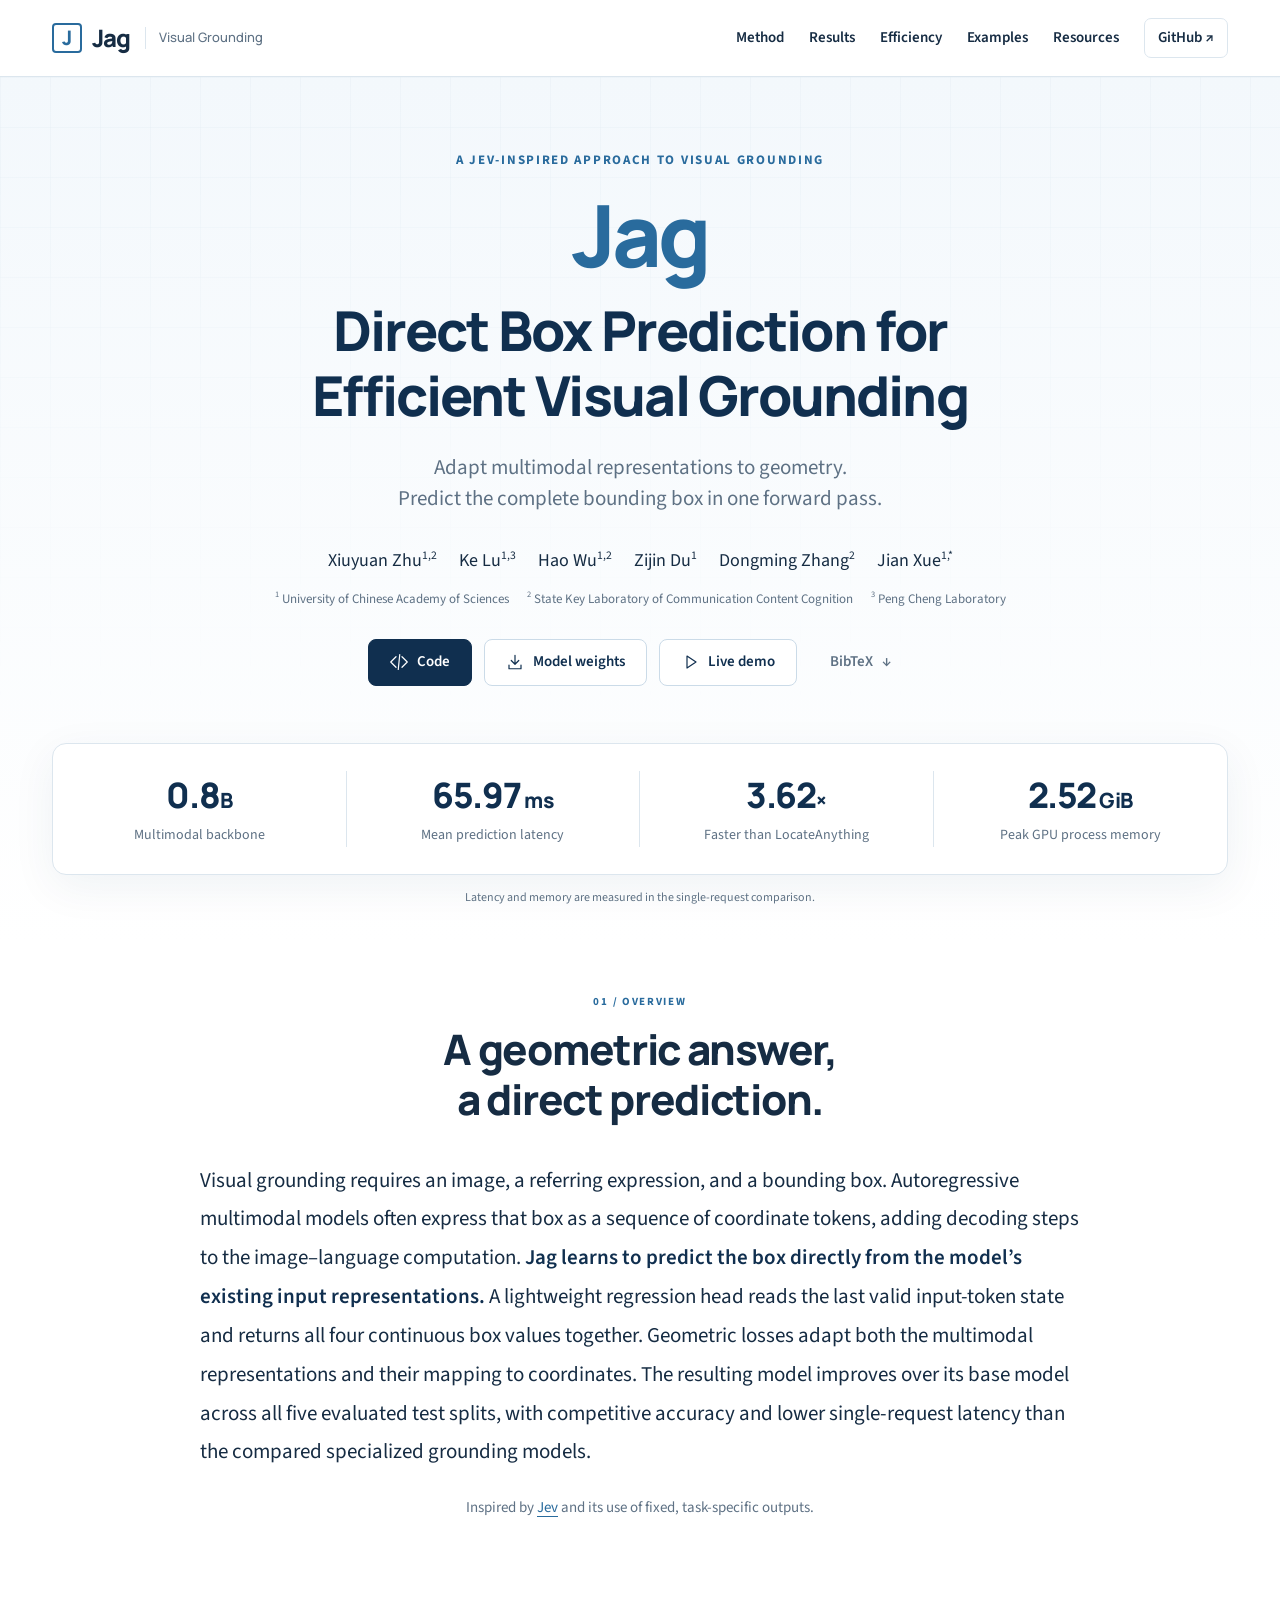
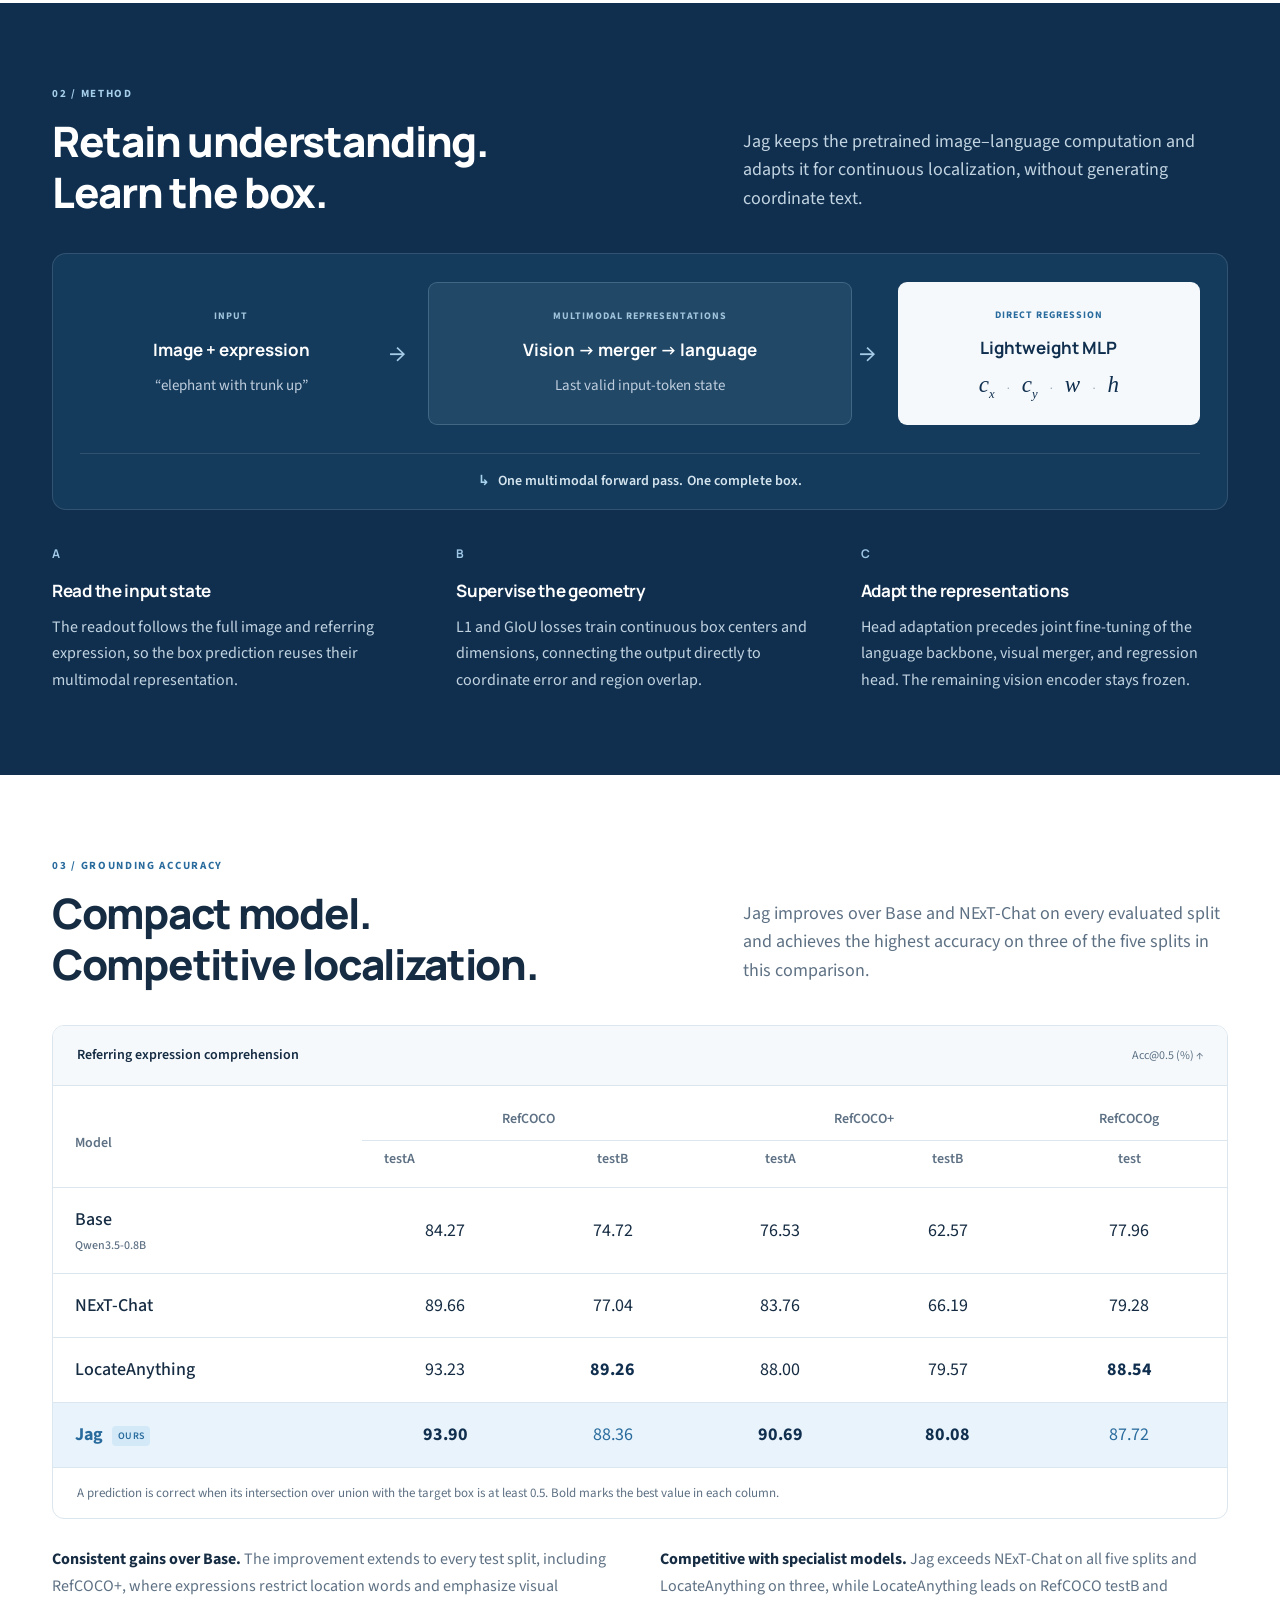
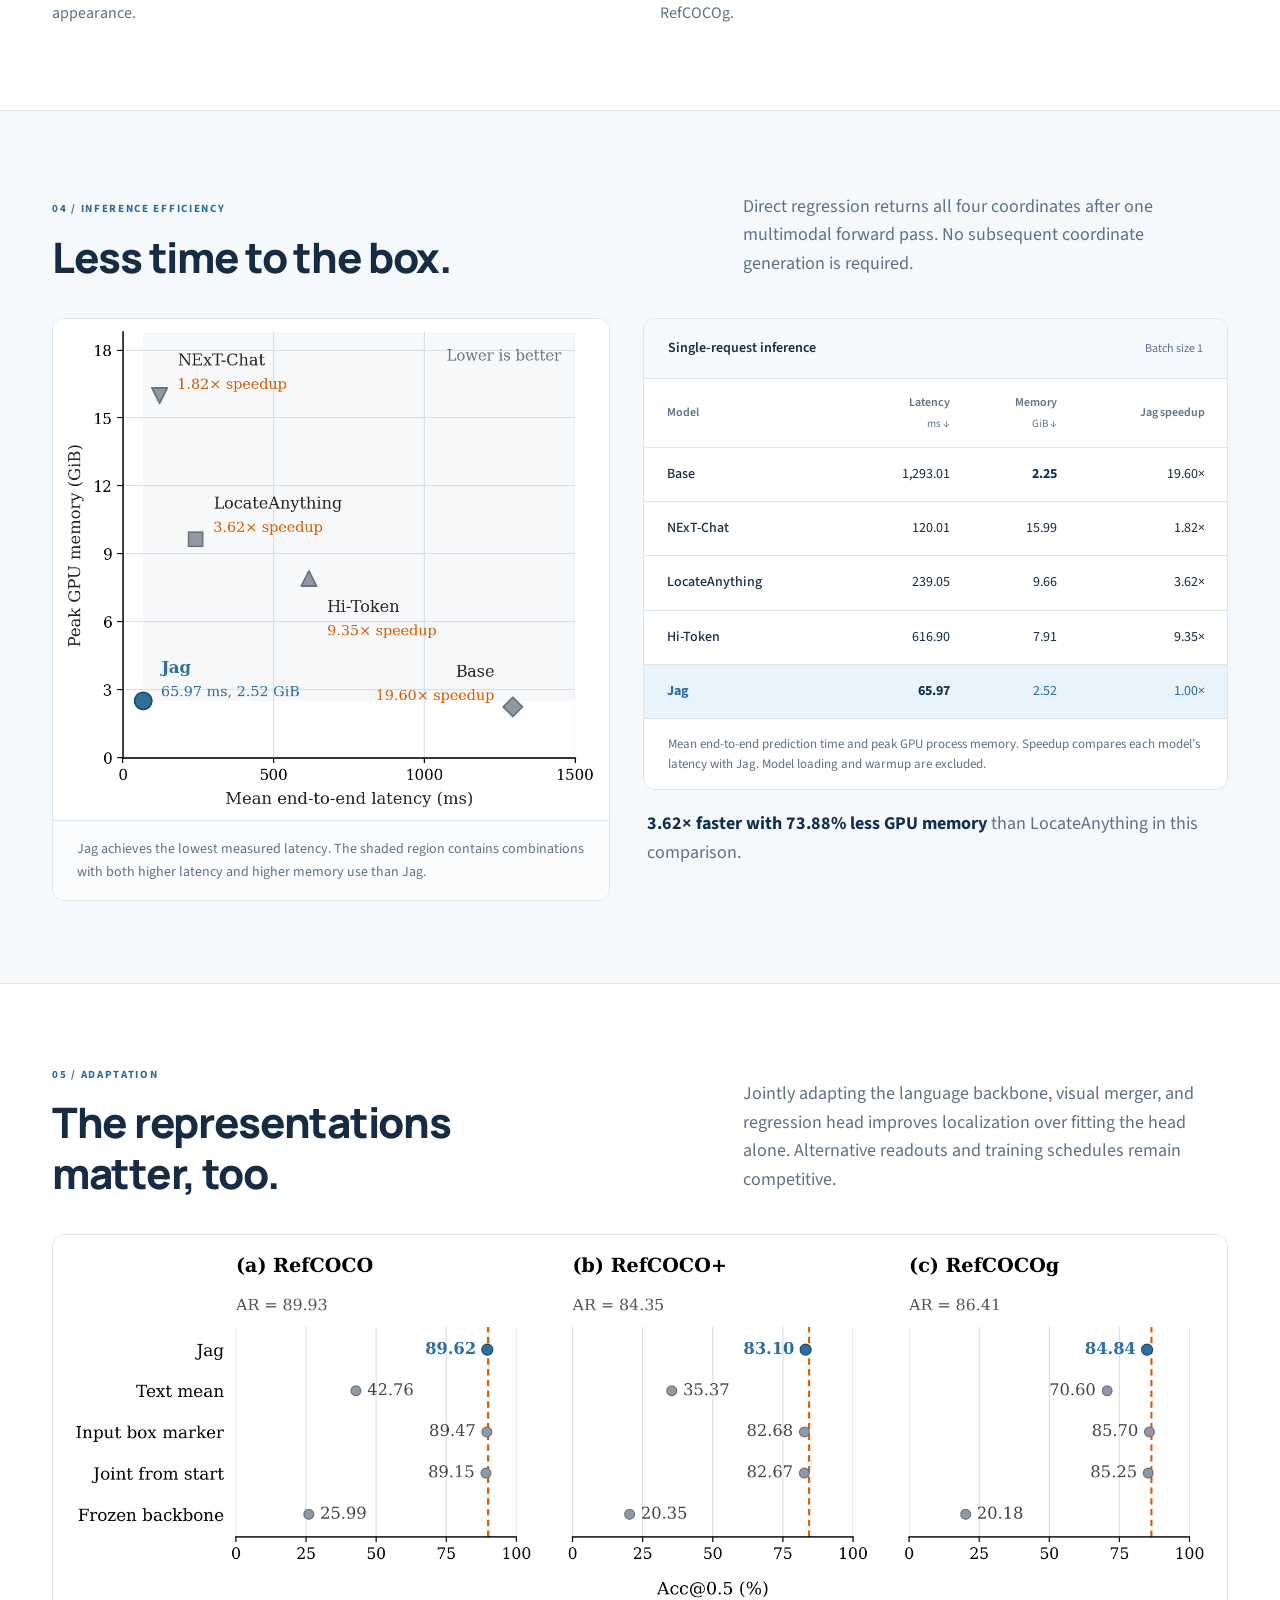
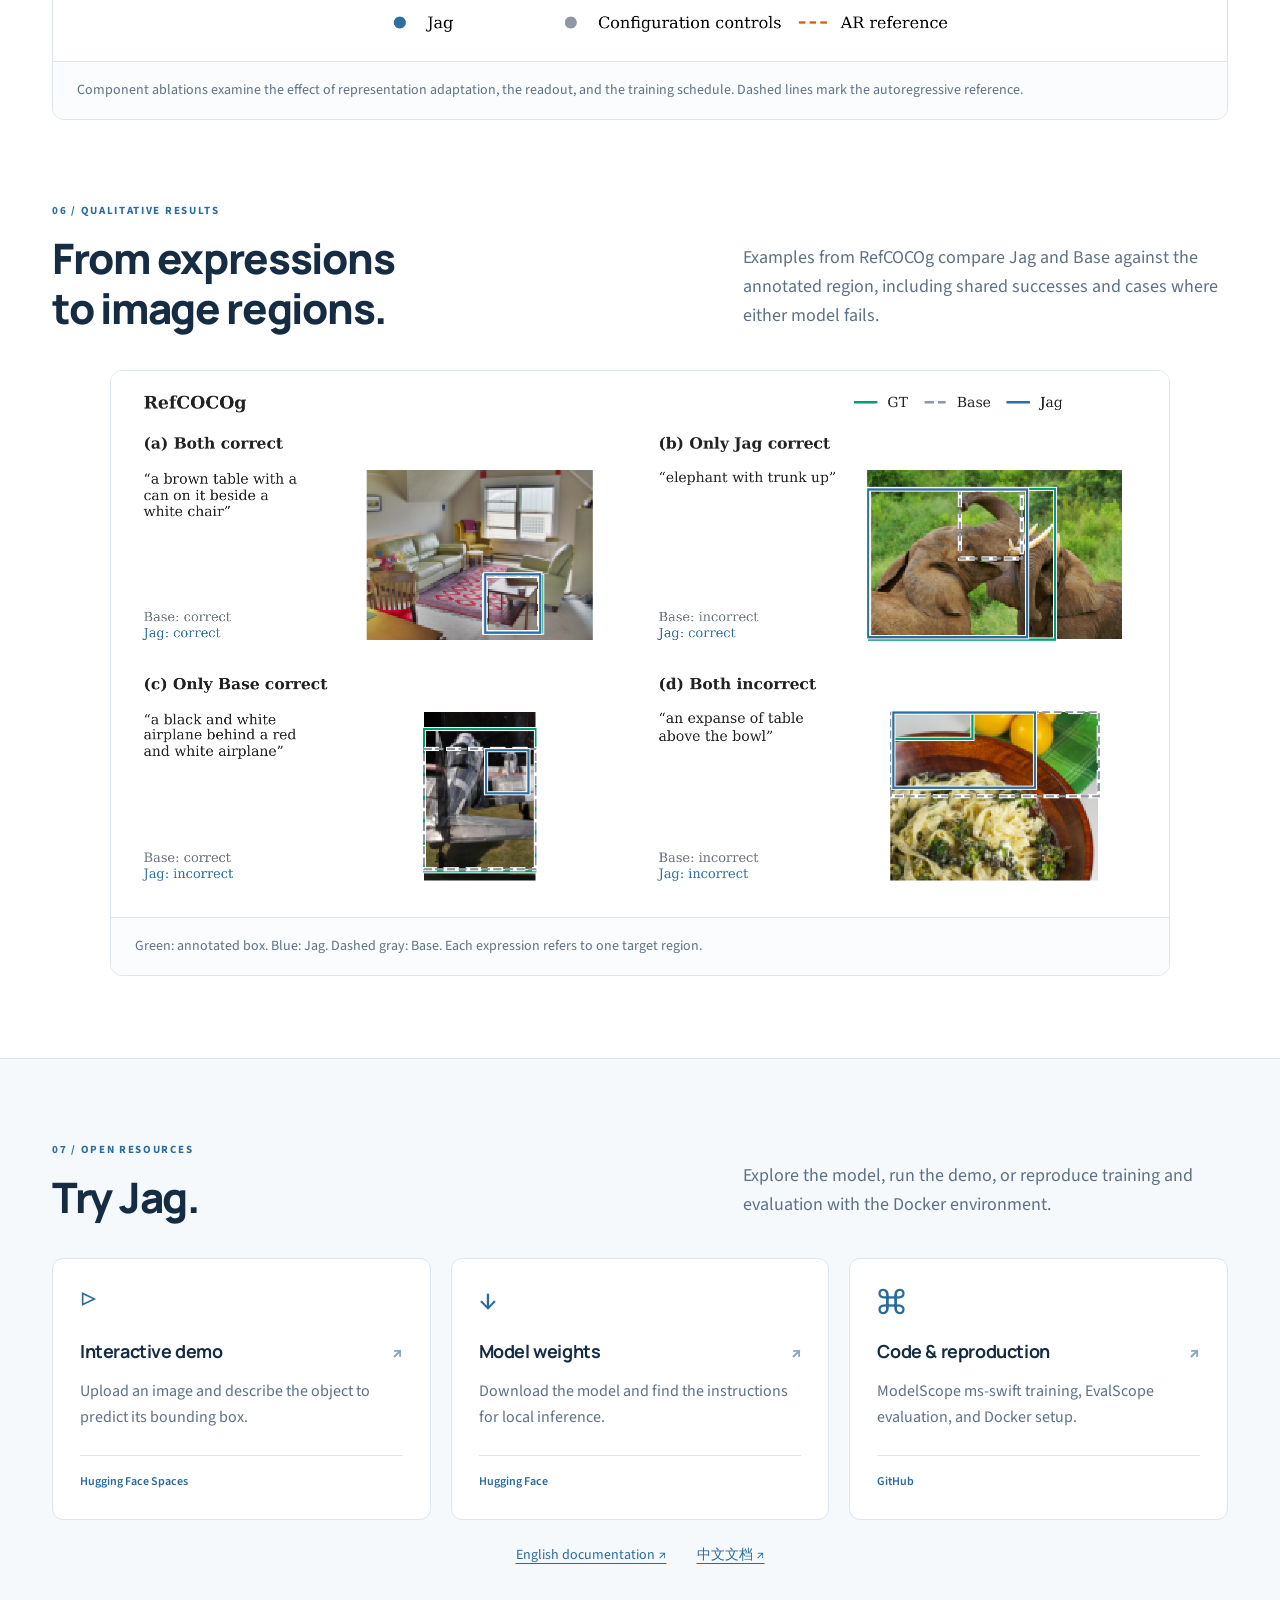
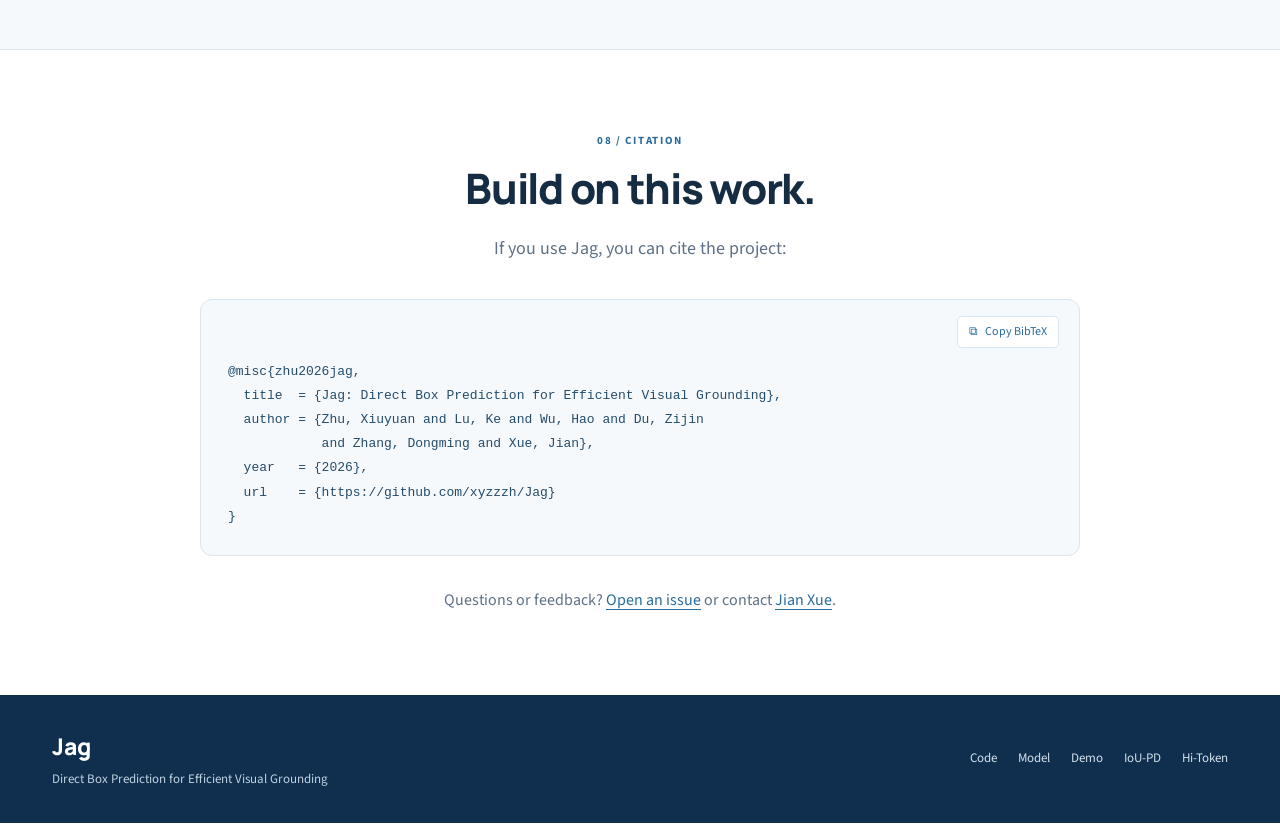
==== docs/site/index.html @ 37e62ee6 "update docs" ====
<!doctype html>
<html lang="en">
<head>
  <meta charset="utf-8">
  <meta name="viewport" content="width=device-width, initial-scale=1">
  <meta name="description" content="Jag adapts a compact multimodal model for direct box prediction. Accurate visual grounding in one forward pass, with lower single-request latency than the compared grounding models.">
  <meta name="theme-color" content="#102f4f">
  <link rel="canonical" href="https://xyzzzh.github.io/Jag/">
  <meta property="og:type" content="website">
  <meta property="og:url" content="https://xyzzzh.github.io/Jag/">
  <meta property="og:title" content="Jag: Direct Box Prediction for Efficient Visual Grounding">
  <meta property="og:description" content="Continuous box prediction from a compact multimodal model. One forward pass, competitive grounding accuracy, and efficient inference.">
  <meta property="og:image" content="https://xyzzzh.github.io/Jag/assets/inference-cost.png">
  <meta name="twitter:card" content="summary_large_image">
  <meta name="twitter:title" content="Jag: Direct Box Prediction for Efficient Visual Grounding">
  <meta name="twitter:description" content="A compact multimodal model for accurate and efficient direct box prediction.">
  <meta name="twitter:image" content="https://xyzzzh.github.io/Jag/assets/inference-cost.png">
  <title>Jag | Direct Box Prediction for Efficient Visual Grounding</title>
  <link rel="icon" type="image/svg+xml" href="assets/favicon.svg">
  <link rel="preconnect" href="https://fonts.googleapis.com">
  <link rel="preconnect" href="https://fonts.gstatic.com" crossorigin>
  <link href="https://fonts.googleapis.com/css2?family=Manrope:wght@400;500;600;700;800&family=Source+Sans+3:wght@400;500;600;700&display=swap" rel="stylesheet">
  <link rel="stylesheet" href="styles.css">
</head>
<body>
  <a class="skip-link" href="#main">Skip to content</a>
  <header class="site-header">
    <div class="nav-shell">
      <a class="brand" href="#top" aria-label="Jag home"><span class="brand-mark" aria-hidden="true">J</span>Jag<span class="brand-description">Visual Grounding</span></a>
      <button class="menu-toggle" type="button" aria-expanded="false" aria-controls="site-nav"><span class="sr-only">Toggle navigation</span><span></span><span></span><span></span></button>
      <nav id="site-nav" class="site-nav" aria-label="Primary navigation">
        <a href="#method">Method</a><a href="#results">Results</a><a href="#efficiency">Efficiency</a><a href="#examples">Examples</a><a href="#resources">Resources</a>
        <a class="nav-code" href="https://github.com/xyzzzh/Jag" target="_blank" rel="noopener">GitHub <span aria-hidden="true">↗</span></a>
      </nav>
    </div>
  </header>

  <main id="main">
    <section class="hero" id="top">
      <div class="hero-grid" aria-hidden="true"></div>
      <div class="container hero-content">
        <p class="eyebrow">A Jev-inspired approach to visual grounding</p>
        <h1><span>Jag</span><br>Direct Box Prediction for<br class="desktop-break"> Efficient Visual Grounding</h1>
        <p class="hero-lead">Adapt multimodal representations to geometry.<br>Predict the complete bounding box in one forward pass.</p>
        <div class="authors" aria-label="Authors">
          <span>Xiuyuan Zhu<sup>1,2</sup></span><span>Ke Lu<sup>1,3</sup></span><span>Hao Wu<sup>1,2</sup></span><span>Zijin Du<sup>1</sup></span><span>Dongming Zhang<sup>2</sup></span><span>Jian Xue<sup>1,*</sup></span>
        </div>
        <div class="affiliations"><span><sup>1</sup> University of Chinese Academy of Sciences</span><span><sup>2</sup> State Key Laboratory of Communication Content Cognition</span><span><sup>3</sup> Peng Cheng Laboratory</span></div>
        <div class="hero-actions" aria-label="Project links">
          <a class="button button-primary" href="https://github.com/xyzzzh/Jag" target="_blank" rel="noopener"><svg aria-hidden="true" viewBox="0 0 24 24"><path d="m8 5-7 7 7 7m8-14 7 7-7 7m-3-17-2 20"/></svg>Code</a>
          <a class="button button-secondary" href="https://huggingface.co/xyzzzh/Jag" target="_blank" rel="noopener"><svg aria-hidden="true" viewBox="0 0 24 24"><path d="M12 3v12m-5-5 5 5 5-5M4 16v5h16v-5"/></svg>Model weights</a>
          <a class="button button-secondary" href="https://huggingface.co/spaces/xyzzzh/Jag" target="_blank" rel="noopener"><svg aria-hidden="true" viewBox="0 0 24 24"><path d="m8 4 12 8-12 8Z"/></svg>Live demo</a>
          <a class="button button-quiet" href="#citation">BibTeX <span aria-hidden="true">↓</span></a>
        </div>
        <div class="hero-stats" aria-label="Measured single-request inference results">
          <div><strong>0.8<span>B</span></strong><span>Multimodal backbone</span></div>
          <div><strong>65.97<span> ms</span></strong><span>Mean prediction latency</span></div>
          <div><strong>3.62<span>×</span></strong><span>Faster than LocateAnything</span></div>
          <div><strong>2.52<span> GiB</span></strong><span>Peak GPU process memory</span></div>
        </div>
        <p class="measurement-caption">Latency and memory are measured in the single-request comparison.</p>
      </div>
    </section>

    <section class="section abstract-section" id="abstract">
      <div class="container narrow">
        <div class="section-heading centered"><span class="section-index">01 / OVERVIEW</span><h2>A geometric answer,<br>a direct prediction.</h2></div>
        <p class="abstract-copy">Visual grounding requires an image, a referring expression, and a bounding box. Autoregressive multimodal models often express that box as a sequence of coordinate tokens, adding decoding steps to the image–language computation. <strong>Jag learns to predict the box directly from the model’s existing input representations.</strong> A lightweight regression head reads the last valid input-token state and returns all four continuous box values together. Geometric losses adapt both the multimodal representations and their mapping to coordinates. The resulting model improves over its base model across all five evaluated test splits, with competitive accuracy and lower single-request latency than the compared specialized grounding models.</p>
        <p class="inspiration">Inspired by <a href="https://typesafe.ai/blog/introducing-system-one-models-and-jev" target="_blank" rel="noopener">Jev</a> and its use of fixed, task-specific outputs.</p>
      </div>
    </section>

    <section class="section method-section" id="method">
      <div class="container">
        <div class="section-heading split-heading"><div><span class="section-index">02 / METHOD</span><h2>Retain understanding.<br>Learn the box.</h2></div><p>Jag keeps the pretrained image–language computation and adapts it for continuous localization, without generating coordinate text.</p></div>
        <div class="method-flow" role="img" aria-label="An image and referring expression enter a compact multimodal backbone. The last valid input state feeds an MLP, which predicts the four normalized box values in one forward pass.">
          <div class="flow-input"><span class="flow-kicker">INPUT</span><strong>Image + expression</strong><span>“elephant with trunk up”</span></div>
          <span class="flow-arrow" aria-hidden="true">→</span>
          <div class="flow-backbone"><span class="flow-kicker">MULTIMODAL REPRESENTATIONS</span><strong>Vision → merger → language</strong><span>Last valid input-token state</span></div>
          <span class="flow-arrow" aria-hidden="true">→</span>
          <div class="flow-output"><span class="flow-kicker">DIRECT REGRESSION</span><strong>Lightweight MLP</strong><span class="box-coordinates">c<sub>x</sub><i>·</i>c<sub>y</sub><i>·</i>w<i>·</i>h</span></div>
          <div class="flow-footer"><span class="forward-icon" aria-hidden="true">↳</span> One multimodal forward pass. One complete box.</div>
        </div>
        <div class="method-notes">
          <article><span class="note-index">A</span><h3>Read the input state</h3><p>The readout follows the full image and referring expression, so the box prediction reuses their multimodal representation.</p></article>
          <article><span class="note-index">B</span><h3>Supervise the geometry</h3><p>L1 and GIoU losses train continuous box centers and dimensions, connecting the output directly to coordinate error and region overlap.</p></article>
          <article><span class="note-index">C</span><h3>Adapt the representations</h3><p>Head adaptation precedes joint fine-tuning of the language backbone, visual merger, and regression head. The remaining vision encoder stays frozen.</p></article>
        </div>
      </div>
    </section>

    <section class="section results-section" id="results">
      <div class="container">
        <div class="section-heading split-heading"><div><span class="section-index">03 / GROUNDING ACCURACY</span><h2>Compact model.<br>Competitive localization.</h2></div><p>Jag improves over Base and NExT-Chat on every evaluated split and achieves the highest accuracy on three of the five splits in this comparison.</p></div>
        <div class="table-card">
          <div class="table-title"><strong>Referring expression comprehension</strong><span>Acc@0.5 (%) ↑</span></div>
          <div class="table-scroll" tabindex="0" role="region" aria-label="Grounding accuracy across five test splits">
            <table class="accuracy-table">
              <thead><tr><th rowspan="2" scope="col">Model</th><th colspan="2" scope="colgroup">RefCOCO</th><th colspan="2" scope="colgroup">RefCOCO+</th><th scope="colgroup">RefCOCOg</th></tr><tr><th scope="col">testA</th><th scope="col">testB</th><th scope="col">testA</th><th scope="col">testB</th><th scope="col">test</th></tr></thead>
              <tbody>
                <tr><th scope="row">Base <small>Qwen3.5-0.8B</small></th><td>84.27</td><td>74.72</td><td>76.53</td><td>62.57</td><td>77.96</td></tr>
                <tr><th scope="row">NExT-Chat</th><td>89.66</td><td>77.04</td><td>83.76</td><td>66.19</td><td>79.28</td></tr>
                <tr><th scope="row">LocateAnything</th><td>93.23</td><td><strong>89.26</strong></td><td>88.00</td><td>79.57</td><td><strong>88.54</strong></td></tr>
                <tr class="ours-row"><th scope="row">Jag <span class="ours-label">Ours</span></th><td><strong>93.90</strong></td><td>88.36</td><td><strong>90.69</strong></td><td><strong>80.08</strong></td><td>87.72</td></tr>
              </tbody>
            </table>
          </div>
          <p class="table-note">A prediction is correct when its intersection over union with the target box is at least 0.5. Bold marks the best value in each column.</p>
        </div>
        <div class="result-observations"><p><strong>Consistent gains over Base.</strong> The improvement extends to every test split, including RefCOCO+, where expressions restrict location words and emphasize visual appearance.</p><p><strong>Competitive with specialist models.</strong> Jag exceeds NExT-Chat on all five splits and LocateAnything on three, while LocateAnything leads on RefCOCO testB and RefCOCOg.</p></div>
      </div>
    </section>

    <section class="section efficiency-section" id="efficiency">
      <div class="container">
        <div class="section-heading split-heading"><div><span class="section-index">04 / INFERENCE EFFICIENCY</span><h2>Less time to the box.</h2></div><p>Direct regression returns all four coordinates after one multimodal forward pass. No subsequent coordinate generation is required.</p></div>
        <div class="efficiency-layout">
          <figure class="paper-figure cost-figure"><a class="figure-zoom" href="assets/inference-cost.png" target="_blank" rel="noopener" aria-label="Open full-size figure"><img src="assets/inference-cost.png" width="976" height="884" loading="lazy" alt="Latency versus peak GPU memory: Jag is the lowest-latency model at 65.97 milliseconds and uses 2.52 GiB, less memory than NExT-Chat, LocateAnything, and Hi-Token. Base uses slightly less memory than Jag."></a><figcaption>Jag achieves the lowest measured latency. The shaded region contains combinations with both higher latency and higher memory use than Jag.</figcaption></figure>
          <div class="cost-data"><div class="table-card"><div class="table-title"><strong>Single-request inference</strong><span>Batch size 1</span></div><div class="table-scroll" tabindex="0" role="region" aria-label="Single-request latency, GPU memory, and Jag speedup"><table class="cost-table"><thead><tr><th scope="col">Model</th><th scope="col">Latency <small>ms ↓</small></th><th scope="col">Memory <small>GiB ↓</small></th><th scope="col">Jag speedup</th></tr></thead><tbody>
            <tr><th scope="row">Base</th><td>1,293.01</td><td><strong>2.25</strong></td><td>19.60×</td></tr>
            <tr><th scope="row">NExT-Chat</th><td>120.01</td><td>15.99</td><td>1.82×</td></tr>
            <tr><th scope="row">LocateAnything</th><td>239.05</td><td>9.66</td><td>3.62×</td></tr>
            <tr><th scope="row">Hi-Token</th><td>616.90</td><td>7.91</td><td>9.35×</td></tr>
            <tr class="ours-row"><th scope="row">Jag</th><td><strong>65.97</strong></td><td>2.52</td><td>1.00×</td></tr>
          </tbody></table></div><p class="table-note">Mean end-to-end prediction time and peak GPU process memory. Speedup compares each model’s latency with Jag. Model loading and warmup are excluded.</p></div><p class="cost-takeaway"><strong>3.62× faster with 73.88% less GPU memory</strong> than LocateAnything in this comparison.</p></div>
        </div>
      </div>
    </section>

    <section class="section analysis-section" id="analysis">
      <div class="container">
        <div class="section-heading split-heading"><div><span class="section-index">05 / ADAPTATION</span><h2>The representations<br>matter, too.</h2></div><p>Jointly adapting the language backbone, visual merger, and regression head improves localization over fitting the head alone. Alternative readouts and training schedules remain competitive.</p></div>
        <figure class="paper-figure"><a class="figure-zoom" href="assets/component-ablation.png" target="_blank" rel="noopener" aria-label="Open full-size figure"><img src="assets/component-ablation.png" width="1978" height="676" loading="lazy" alt="Component ablations comparing joint adaptation, head-only training, readout positions, and training schedules using Acc@0.5."></a><figcaption>Component ablations examine the effect of representation adaptation, the readout, and the training schedule. Dashed lines mark the autoregressive reference.</figcaption></figure>
      </div>
    </section>

    <section class="section examples-section" id="examples">
      <div class="container">
        <div class="section-heading split-heading"><div><span class="section-index">06 / QUALITATIVE RESULTS</span><h2>From expressions<br>to image regions.</h2></div><p>Examples from RefCOCOg compare Jag and Base against the annotated region, including shared successes and cases where either model fails.</p></div>
        <figure class="paper-figure"><a class="figure-zoom" href="assets/qualitative-cases.png" target="_blank" rel="noopener" aria-label="Open full-size figure"><img src="assets/qualitative-cases.png" width="2055" height="1035" loading="lazy" alt="Four RefCOCOg examples: both models correctly localize a table; only Jag correctly localizes an elephant with its trunk up; only Base correctly localizes an airplane; both models fail on an expanse of table above a bowl."></a><figcaption>Green: annotated box. Blue: Jag. Dashed gray: Base. Each expression refers to one target region.</figcaption></figure>
      </div>
    </section>

    <section class="section resources-section" id="resources">
      <div class="container">
        <div class="section-heading split-heading"><div><span class="section-index">07 / OPEN RESOURCES</span><h2>Try Jag.</h2></div><p>Explore the model, run the demo, or reproduce training and evaluation with the Docker environment.</p></div>
        <div class="resource-grid">
          <a class="resource-card" href="https://huggingface.co/spaces/xyzzzh/Jag" target="_blank" rel="noopener"><span class="resource-symbol" aria-hidden="true">▷</span><h3>Interactive demo <span aria-hidden="true">↗</span></h3><p>Upload an image and describe the object to predict its bounding box.</p><small>Hugging Face Spaces</small></a>
          <a class="resource-card" href="https://huggingface.co/xyzzzh/Jag" target="_blank" rel="noopener"><span class="resource-symbol" aria-hidden="true">↓</span><h3>Model weights <span aria-hidden="true">↗</span></h3><p>Download the model and find the instructions for local inference.</p><small>Hugging Face</small></a>
          <a class="resource-card" href="https://github.com/xyzzzh/Jag#quick-start" target="_blank" rel="noopener"><span class="resource-symbol" aria-hidden="true">⌘</span><h3>Code &amp; reproduction <span aria-hidden="true">↗</span></h3><p>ModelScope ms-swift training, EvalScope evaluation, and Docker setup.</p><small>GitHub</small></a>
        </div>
        <p class="documentation-links"><a href="https://github.com/xyzzzh/Jag/blob/main/README.md" target="_blank" rel="noopener">English documentation ↗</a><a href="https://github.com/xyzzzh/Jag/blob/main/README_zh.md" lang="zh-CN" target="_blank" rel="noopener">中文文档 ↗</a></p>
      </div>
    </section>

    <section class="section citation-section" id="citation">
      <div class="container narrow"><div class="section-heading centered"><span class="section-index">08 / CITATION</span><h2>Build on this work.</h2><p>If you use Jag, you can cite the project:</p></div>
        <div class="citation-box"><button class="copy-button" type="button" data-copy="bibtex"><span aria-hidden="true">⧉</span> <span data-copy-label>Copy BibTeX</span></button><pre id="bibtex"><code>@misc{zhu2026jag,
  title  = {Jag: Direct Box Prediction for Efficient Visual Grounding},
  author = {Zhu, Xiuyuan and Lu, Ke and Wu, Hao and Du, Zijin
            and Zhang, Dongming and Xue, Jian},
  year   = {2026},
  url    = {https://github.com/xyzzzh/Jag}
}</code></pre><span class="copy-status sr-only" role="status" aria-live="polite"></span></div>
        <p class="contact">Questions or feedback? <a href="https://github.com/xyzzzh/Jag/issues" target="_blank" rel="noopener">Open an issue</a> or contact <a href="mailto:xuejian@ucas.ac.cn">Jian Xue</a>.</p>
      </div>
    </section>
  </main>
  <footer class="site-footer"><div class="container footer-inner"><div><a class="footer-brand" href="#top">Jag</a><p>Direct Box Prediction for Efficient Visual Grounding</p></div><div class="footer-links"><a href="https://github.com/xyzzzh/Jag" target="_blank" rel="noopener">Code</a><a href="https://huggingface.co/xyzzzh/Jag" target="_blank" rel="noopener">Model</a><a href="https://huggingface.co/spaces/xyzzzh/Jag" target="_blank" rel="noopener">Demo</a><a href="https://xyzzzh.github.io/IoU-PD/" target="_blank" rel="noopener">IoU-PD</a><a href="https://xyzzzh.github.io/Hi-Token/" target="_blank" rel="noopener">Hi-Token</a></div></div></footer>
  <script src="script.js"></script>
</body>
</html>
---- docs/site/styles.css ----
:root{--ink:#162c43;--muted:#5e7184;--navy:#102f4f;--blue:#296b9d;--blue-soft:#e9f3fb;--pale:#f5f9fc;--line:#dce6ee;--orange:#cd7529;--white:#fff;--container:1176px;--sans:"Source Sans 3",system-ui,-apple-system,BlinkMacSystemFont,"Segoe UI",sans-serif;--heading:"Manrope",var(--sans)}
*{box-sizing:border-box}html{scroll-behavior:smooth;scroll-padding-top:90px}body{margin:0;color:var(--ink);background:var(--white);font-family:var(--sans);font-size:18px;line-height:1.65;text-rendering:optimizeLegibility}a{color:inherit;text-underline-offset:4px}button{font:inherit}img{display:block;max-width:100%;height:auto}button,a{-webkit-tap-highlight-color:transparent}button:focus-visible,a:focus-visible,[tabindex]:focus-visible{outline:3px solid #317baa;outline-offset:5px}h1,h2,h3,p,figure{margin:0}h1,h2,h3{font-family:var(--heading)}a:hover{color:var(--blue)}sup{font-size:.65em;line-height:0;position:relative;vertical-align:super}strong{font-weight:700}.container{width:min(calc(100% - 48px),var(--container));margin:0 auto}.narrow{max-width:880px}.sr-only{position:absolute;width:1px;height:1px;padding:0;margin:-1px;overflow:hidden;clip:rect(0,0,0,0);white-space:nowrap;border:0}.skip-link{position:fixed;z-index:1000;top:12px;left:12px;padding:10px 16px;color:white;background:var(--navy);transform:translateY(-160%);border-radius:6px}.skip-link:focus{transform:translateY(0)}
.site-header{position:sticky;z-index:50;top:0;background:rgba(255,255,255,.95);border-bottom:1px solid var(--line);backdrop-filter:blur(16px)}.nav-shell{width:min(calc(100% - 48px),var(--container));height:76px;margin:auto;display:flex;align-items:center;justify-content:space-between;gap:24px}.brand{display:flex;align-items:center;gap:10px;font-family:var(--heading);font-weight:800;font-size:24px;letter-spacing:-.8px;text-decoration:none}.brand-mark{width:30px;height:30px;border:2px solid var(--blue);border-radius:4px;display:grid;place-items:center;color:var(--blue);font-size:20px;line-height:1}.brand-description{padding-left:13px;margin-left:4px;border-left:1px solid var(--line);font-size:13px;font-weight:500;letter-spacing:.05px;color:var(--muted)}.site-nav{display:flex;align-items:center;gap:25px}.site-nav a{font-size:15px;font-weight:600;text-decoration:none}.site-nav a:hover{color:var(--blue)}.site-nav .nav-code{border:1px solid var(--line);border-radius:7px;padding:7px 13px}.menu-toggle{display:none;background:none;border:0;padding:10px;cursor:pointer}.menu-toggle>span:not(.sr-only){display:block;width:22px;height:2px;background:var(--navy);margin:4px}
.hero{position:relative;overflow:hidden;background:linear-gradient(180deg,#f3f8fc 0%,#fff 100%);padding:73px 0 36px}.hero-grid{position:absolute;inset:0;pointer-events:none;background-image:linear-gradient(#b6cdda26 1px,transparent 1px),linear-gradient(90deg,#b6cdda26 1px,transparent 1px);background-size:50px 50px;mask-image:linear-gradient(#0009,transparent 73%)}.hero-content{position:relative;text-align:center}.eyebrow{color:var(--blue);font-size:13px;font-weight:700;letter-spacing:1.7px;text-transform:uppercase;margin-bottom:15px}h1{font-size:clamp(31px,4.4vw,55px);font-weight:800;line-height:1.18;letter-spacing:-1.7px;color:var(--navy)}h1>span{font-size:1.56em;letter-spacing:-4px;color:var(--blue);line-height:1.15;display:inline-block;margin-bottom:13px}.hero-lead{margin-top:24px;color:var(--muted);font-size:21px;line-height:1.5}.authors{display:flex;justify-content:center;flex-wrap:wrap;gap:8px 22px;font-size:18px;margin:31px auto 13px}.affiliations{display:flex;justify-content:center;flex-wrap:wrap;gap:4px 18px;font-size:13px;color:var(--muted);max-width:940px;margin:auto}.hero-actions{display:flex;align-items:center;justify-content:center;flex-wrap:wrap;gap:12px;margin-top:29px}.button{display:inline-flex;align-items:center;justify-content:center;gap:9px;min-height:46px;border-radius:8px;padding:10px 21px;text-decoration:none;font-size:15px;font-weight:600;transition:transform .15s,background .15s}.button:hover{transform:translateY(-2px)}.button svg{width:18px;height:18px;fill:none;stroke:currentColor;stroke-width:1.6;stroke-linejoin:round;stroke-linecap:round}.button-primary{color:white;background:var(--navy);border:1px solid var(--navy)}.button-primary:hover{color:white;background:#1c4a72}.button-secondary{color:var(--navy);border:1px solid #cbdbe8;background:white}.button-secondary:hover{background:var(--blue-soft)}.button-quiet{color:var(--muted)}.hero-stats{display:grid;grid-template-columns:repeat(4,1fr);margin-top:57px;background:white;border:1px solid var(--line);border-radius:14px;box-shadow:0 12px 44px #163d5910;padding:27px 0}.hero-stats>div{display:flex;flex-direction:column;align-items:center;padding:0 12px;border-right:1px solid var(--line)}.hero-stats>div:last-child{border-right:0}.hero-stats strong{font-family:var(--heading);font-size:35px;font-weight:800;letter-spacing:-1.3px;color:var(--navy);line-height:1.4}.hero-stats strong span{font-size:.6em;letter-spacing:-.4px}.hero-stats>div>span{font-size:14px;color:var(--muted);margin-top:4px}.measurement-caption{font-size:12px;color:var(--muted);margin-top:13px}
.section{padding:82px 0;scroll-margin-top:15px}.section-heading{margin-bottom:36px}.section-index{display:block;font-size:11px;font-weight:700;letter-spacing:1.7px;color:var(--blue);margin-bottom:13px}h2{font-size:clamp(29px,3.5vw,42px);line-height:1.2;font-weight:800;letter-spacing:-1.3px}.centered{text-align:center}.section-heading>p{margin-top:20px;color:var(--muted)}.split-heading{display:flex;justify-content:space-between;align-items:flex-end;gap:60px}.split-heading>div{flex:1}.split-heading>p{flex:1;max-width:485px;color:var(--muted);font-size:18px;line-height:1.6;margin:0;padding-bottom:3px}.abstract-section{padding-top:49px}.abstract-copy{font-size:21px;line-height:1.85}.abstract-copy strong{color:var(--navy);font-weight:600}.inspiration{margin-top:25px;font-size:15px;color:var(--muted);text-align:center}.inspiration a{color:var(--blue)}.method-section{background:var(--navy);color:white;position:relative}.method-section .section-index{color:#a6cfe9}.method-section .split-heading>p{color:#c2d4e1}.method-flow{display:grid;grid-template-columns:1fr 32px 1.4fr 32px 1fr;align-items:stretch;background:#153b5c;border:1px solid #58748c6b;border-radius:14px;padding:28px 27px 0;overflow:hidden;gap:7px}.flow-input,.flow-backbone,.flow-output{display:flex;flex-direction:column;justify-content:center;gap:12px;min-height:143px;padding:12px 8px;text-align:center}.flow-kicker{font-size:10px;letter-spacing:1px;color:#a1c5dd;font-weight:700}.method-flow strong{font-family:var(--heading);font-size:17px;line-height:1.5}.flow-input>span:last-child,.flow-backbone>span:last-child{font-size:15px;color:#bfcede}.flow-backbone{background:#214867;border:1px solid #7196b266;border-radius:9px}.flow-output{background:#f5f9fc;color:var(--navy);border-radius:9px}.flow-output .flow-kicker{color:var(--blue)}.flow-arrow{align-self:center;font-size:27px;color:#a7cce8}.box-coordinates{font-family:Georgia,serif;font-size:23px;font-style:italic;line-height:1}.box-coordinates sub{font-size:.55em}.box-coordinates i{color:#9cabb8;font-size:13px;margin:0 12px}.flow-footer{grid-column:1/-1;text-align:center;font-size:14px;font-weight:600;letter-spacing:.1px;margin-top:21px;padding:16px;border-top:1px solid #7895aa42;color:#d4e5ef}.forward-icon{color:#a8d3ee;margin-right:5px}.method-notes{display:grid;grid-template-columns:repeat(3,1fr);gap:37px;margin-top:34px}.note-index{display:block;color:#9ec8e6;font-family:var(--heading);font-size:12px;font-weight:700;margin-bottom:13px}.method-notes h3{font-size:17px;font-weight:700;margin-bottom:9px;letter-spacing:-.3px}.method-notes p{font-size:16px;line-height:1.65;color:#c2d4e1}
.table-card{border:1px solid var(--line);border-radius:12px;overflow:hidden;background:white}.table-title{display:flex;align-items:center;justify-content:space-between;gap:15px;padding:18px 24px;background:var(--pale);border-bottom:1px solid var(--line);font-size:14px}.table-title strong{font-weight:600}.table-title>span{font-size:12px;color:var(--muted)}.table-scroll{overflow:auto}table{width:100%;border-collapse:collapse;font-variant-numeric:tabular-nums}th,td{text-align:right;padding:17px 22px;white-space:nowrap;border-bottom:1px solid var(--line);font-size:18px}thead th{font-weight:600;font-size:14px;color:var(--muted)}thead tr:first-child th{padding-top:22px;padding-bottom:9px}thead tr:last-child th{padding-top:7px;padding-bottom:16px}th:first-child,td:first-child{text-align:left}tbody th{font-weight:500}tbody th small{display:block;font-size:12px;color:var(--muted);margin-top:1px}thead th:not(:first-child){text-align:center}td strong{font-weight:700;color:var(--navy)}.accuracy-table tbody td{text-align:center}.ours-row{background:var(--blue-soft)}.ours-row th,.ours-row td{color:var(--blue)}.ours-row th{font-weight:700}.ours-label{display:inline-block;font-size:10px;line-height:1.6;font-weight:600;letter-spacing:.3px;text-transform:uppercase;vertical-align:middle;margin-left:5px;color:var(--blue);background:#d4e9f8;padding:2px 6px;border-radius:4px}tbody tr:last-child th,tbody tr:last-child td{border-bottom:0}.table-note{padding:15px 24px;font-size:13px;line-height:1.55;color:var(--muted);border-top:1px solid var(--line)}.result-observations{display:grid;grid-template-columns:1fr 1fr;gap:40px;margin-top:27px}.result-observations p{font-size:16px;line-height:1.7;color:var(--muted)}.result-observations strong{color:var(--ink)}
.efficiency-section{background:var(--pale);border-top:1px solid var(--line);border-bottom:1px solid var(--line)}.efficiency-layout{display:grid;grid-template-columns:1fr 1.05fr;gap:33px;align-items:start}.paper-figure{border:1px solid var(--line);border-radius:12px;overflow:hidden;background:white}.paper-figure img{width:100%;padding:19px;background:white}.paper-figure figcaption{padding:17px 24px;font-size:14px;line-height:1.6;color:var(--muted);background:#fbfcfd;border-top:1px solid var(--line)}.cost-figure img{padding:10px 12px}.cost-table th,.cost-table td{padding:15px 14px;font-size:14px}.cost-table th:first-child{padding-left:23px}.cost-table th:last-child,.cost-table td:last-child{padding-right:22px}.cost-table thead th{font-size:12px;white-space:normal;line-height:1.4;text-align:right;padding-top:16px!important;padding-bottom:16px!important}.cost-table thead th:first-child{text-align:left}.cost-table thead small{display:block;font-size:11px;font-weight:400;margin-top:4px}.cost-takeaway{margin:20px 4px 0;font-size:18px;color:var(--muted);line-height:1.6}.cost-takeaway strong{color:var(--navy)}.analysis-section{padding-bottom:0}.examples-section .paper-figure img{padding:14px}.examples-section .paper-figure{max-width:1060px;margin:auto}.resources-section{background:var(--pale);border-top:1px solid var(--line);border-bottom:1px solid var(--line)}.resource-grid{display:grid;grid-template-columns:repeat(3,1fr);gap:20px}.resource-card{display:block;text-decoration:none;border:1px solid var(--line);border-radius:11px;background:white;padding:27px;transition:transform .15s,border-color .15s;display:flex;flex-direction:column}.resource-card:hover{transform:translateY(-3px);border-color:#8eb4cf}.resource-symbol{font-size:29px;color:var(--blue);font-weight:500;margin-bottom:22px;line-height:1}.resource-card h3{font-size:18px;font-weight:700;letter-spacing:-.4px;margin-bottom:12px;display:flex;justify-content:space-between;gap:7px}.resource-card h3>span{color:#8ba9bf}.resource-card p{font-size:16px;color:var(--muted);line-height:1.6}.resource-card small{font-size:12px;font-weight:600;color:var(--blue);margin-top:25px;padding-top:16px;border-top:1px solid var(--line)}.documentation-links{display:flex;justify-content:center;gap:30px;flex-wrap:wrap;margin-top:24px;font-size:14px;color:var(--blue)}.citation-box{position:relative;border:1px solid var(--line);border-radius:12px;background:#f6f9fc;padding:60px 27px 26px}.citation-box pre{margin:0;overflow:auto;color:#244c6b;font-size:13px;line-height:1.85;tab-size:2}.citation-box code{font-family:"SFMono-Regular",Consolas,"Liberation Mono",monospace}.copy-button{position:absolute;top:16px;right:20px;display:inline-flex;gap:7px;align-items:center;border:1px solid var(--line);border-radius:5px;background:white;padding:5px 11px;font-size:12px;color:var(--blue);cursor:pointer}.copy-button:hover{background:var(--blue-soft)}.contact{font-size:16px;text-align:center;color:var(--muted);margin-top:31px}.contact a{color:var(--blue)}.site-footer{background:var(--navy);color:white;padding:33px 0}.footer-inner{display:flex;align-items:center;justify-content:space-between;gap:30px}.footer-brand{font-family:var(--heading);font-size:23px;font-weight:800;text-decoration:none}.footer-inner p{color:#bed1e0;font-size:13px;margin-top:3px}.footer-links{display:flex;gap:21px;flex-wrap:wrap}.footer-links a{color:#d0dfeb;font-size:13px;text-decoration:none}.footer-links a:hover{color:white;text-decoration:underline}
@media(min-width:1400px){.hero{padding-top:89px}}@media(max-width:1100px){.brand-description{display:none}.site-nav{gap:21px}.hero-stats strong{font-size:31px}.efficiency-layout{grid-template-columns:1fr 1.12fr;gap:22px}.cost-table th,.cost-table td{padding-left:10px;padding-right:10px}.cost-table th:first-child{padding-left:17px}.cost-table th:last-child,.cost-table td:last-child{padding-right:16px}.split-heading{gap:35px}.method-flow{padding-left:16px;padding-right:16px}.method-flow strong{font-size:15px}.flow-kicker{font-size:9px}.flow-input>span:last-child,.flow-backbone>span:last-child{font-size:13px}}
@media(max-width:800px){.nav-shell{height:66px}.site-nav{gap:16px}.site-nav a{font-size:13px}.hero{padding-top:48px}.hero-lead{font-size:18px}.authors{font-size:16px;gap:9px 18px}.hero-stats{grid-template-columns:repeat(2,1fr);row-gap:25px;margin-top:39px}.hero-stats>div:nth-child(2){border-right:0}.hero-stats strong{font-size:30px}.section{padding:60px 0}.abstract-section{padding-top:35px}.section-heading{margin-bottom:28px}.split-heading{display:block}.split-heading>p{max-width:unset;margin-top:20px;font-size:17px}.abstract-copy{font-size:19px}.efficiency-layout{grid-template-columns:1fr;gap:23px}.cost-figure{max-width:550px;justify-self:center}.cost-table th,.cost-table td{padding:15px 22px;font-size:16px}.cost-table thead th{font-size:13px}.cost-table thead small{font-size:12px}.method-flow{grid-template-columns:1fr 24px 1.15fr 24px 1fr;padding:17px 11px 0;gap:4px}.method-flow strong{font-size:13px}.flow-input>span:last-child,.flow-backbone>span:last-child{font-size:12px}.flow-kicker{font-size:8px}.box-coordinates{font-size:21px}.box-coordinates i{margin:0 8px}.method-notes{gap:20px}.method-notes p{font-size:14px}.method-notes h3{font-size:15px}.result-observations{gap:25px}.analysis-section{padding-bottom:0}.resource-grid{gap:13px}.resource-card{padding:20px}.resource-card h3{font-size:16px}.resource-card p{font-size:14px}.footer-inner{align-items:flex-start;flex-direction:column;gap:22px}}
@media(max-width:620px){html{scroll-padding-top:77px}.container,.nav-shell{width:calc(100% - 36px)}.brand-description{display:inline;font-size:12px}.site-nav{display:none;position:absolute;left:0;right:0;top:66px;background:white;flex-direction:column;align-items:stretch;gap:0;padding:9px 18px 17px;border-bottom:1px solid var(--line);box-shadow:0 14px 20px #1738510b}.site-nav.is-open{display:flex}.site-nav a{padding:12px 14px;font-size:16px}.site-nav .nav-code{margin:9px 13px 0;text-align:center;padding:9px 13px}.menu-toggle{display:block}.hero{padding-top:40px;padding-bottom:22px}.eyebrow{font-size:10px;letter-spacing:1.25px}.desktop-break{display:none}h1{font-size:31px;letter-spacing:-1px;line-height:1.2}h1>span{font-size:2em;letter-spacing:-3px;margin-bottom:16px}.hero-lead{font-size:17px;margin-top:22px}.authors{margin-top:24px;font-size:15px;gap:6px 15px;max-width:400px}.affiliations{font-size:11px;line-height:1.7;gap:2px}.hero-actions{gap:9px;margin-top:24px}.button{font-size:13px;min-height:42px;padding:9px 15px}.button svg{width:15px;height:15px}.hero-stats{margin-top:32px;padding:20px 0;row-gap:23px;border-radius:10px}.hero-stats strong{font-size:27px}.hero-stats>div>span{font-size:11px;margin-top:3px}.measurement-caption{font-size:10px}.section{padding:49px 0}.abstract-section{padding-top:27px}.section-index{font-size:10px;margin-bottom:11px}h2{font-size:29px;letter-spacing:-.8px}.abstract-copy{font-size:18px;line-height:1.8}.inspiration{font-size:14px}.section-heading{margin-bottom:25px}.split-heading>p{font-size:16px}.method-flow{grid-template-columns:1fr;padding:20px 20px 0;gap:12px}.flow-input,.flow-backbone,.flow-output{min-height:115px;padding:15px;gap:8px}.flow-arrow{transform:rotate(90deg);font-size:24px;line-height:1;justify-self:center}.method-flow strong{font-size:18px}.flow-input>span:last-child,.flow-backbone>span:last-child{font-size:15px}.flow-kicker{font-size:9px}.box-coordinates{font-size:23px}.box-coordinates i{margin:0 15px}.flow-footer{margin-top:0;font-size:12px;padding-left:0;padding-right:0}.method-notes{grid-template-columns:1fr;gap:25px;margin-top:27px}.note-index{margin-bottom:6px}.method-notes h3{font-size:17px;margin-bottom:7px}.method-notes p{font-size:16px}.table-title{padding:15px 17px;align-items:flex-start;font-size:13px;gap:12px}.table-title>span{font-size:11px;white-space:nowrap}.accuracy-table th,.accuracy-table td{padding:16px 17px;font-size:16px}.accuracy-table thead th{font-size:13px}.accuracy-table th:first-child{position:sticky;left:0;background:white;box-shadow:1px 0 0 var(--line);z-index:1}.accuracy-table .ours-row th{background:var(--blue-soft)}.accuracy-table tbody th small{font-size:10px}.table-note{padding:13px 17px;font-size:12px}.result-observations{grid-template-columns:1fr;gap:19px;margin-top:22px}.result-observations p{font-size:15px}.paper-figure img{padding:8px}.paper-figure figcaption{font-size:12px;padding:13px 17px}.cost-table th,.cost-table td{padding:14px 12px;font-size:13px}.cost-table thead th{font-size:11px}.cost-table thead small{font-size:10px}.cost-table th:first-child{padding-left:15px}.cost-table th:last-child,.cost-table td:last-child{padding-right:15px}.cost-takeaway{font-size:16px;margin-top:17px}.analysis-section{padding-bottom:0}.resource-grid{grid-template-columns:1fr;gap:15px}.resource-card{padding:23px}.resource-symbol{margin-bottom:17px}.resource-card h3{font-size:18px}.resource-card p{font-size:16px}.resource-card small{margin-top:20px}.documentation-links{gap:20px;font-size:13px}.citation-box{padding:58px 18px 20px}.citation-box pre{font-size:11px;line-height:1.8}.contact{font-size:14px;margin-top:25px}.footer-inner p{font-size:12px}.footer-links{gap:21px}.footer-links a{font-size:12px}.site-footer{padding:26px 0}}
@media(prefers-reduced-motion:reduce){html{scroll-behavior:auto}*,*::before,*::after{transition:none!important;animation:none!important}}

.figure-zoom{display:block;cursor:zoom-in}.figure-zoom:focus-visible{outline-offset:-4px}
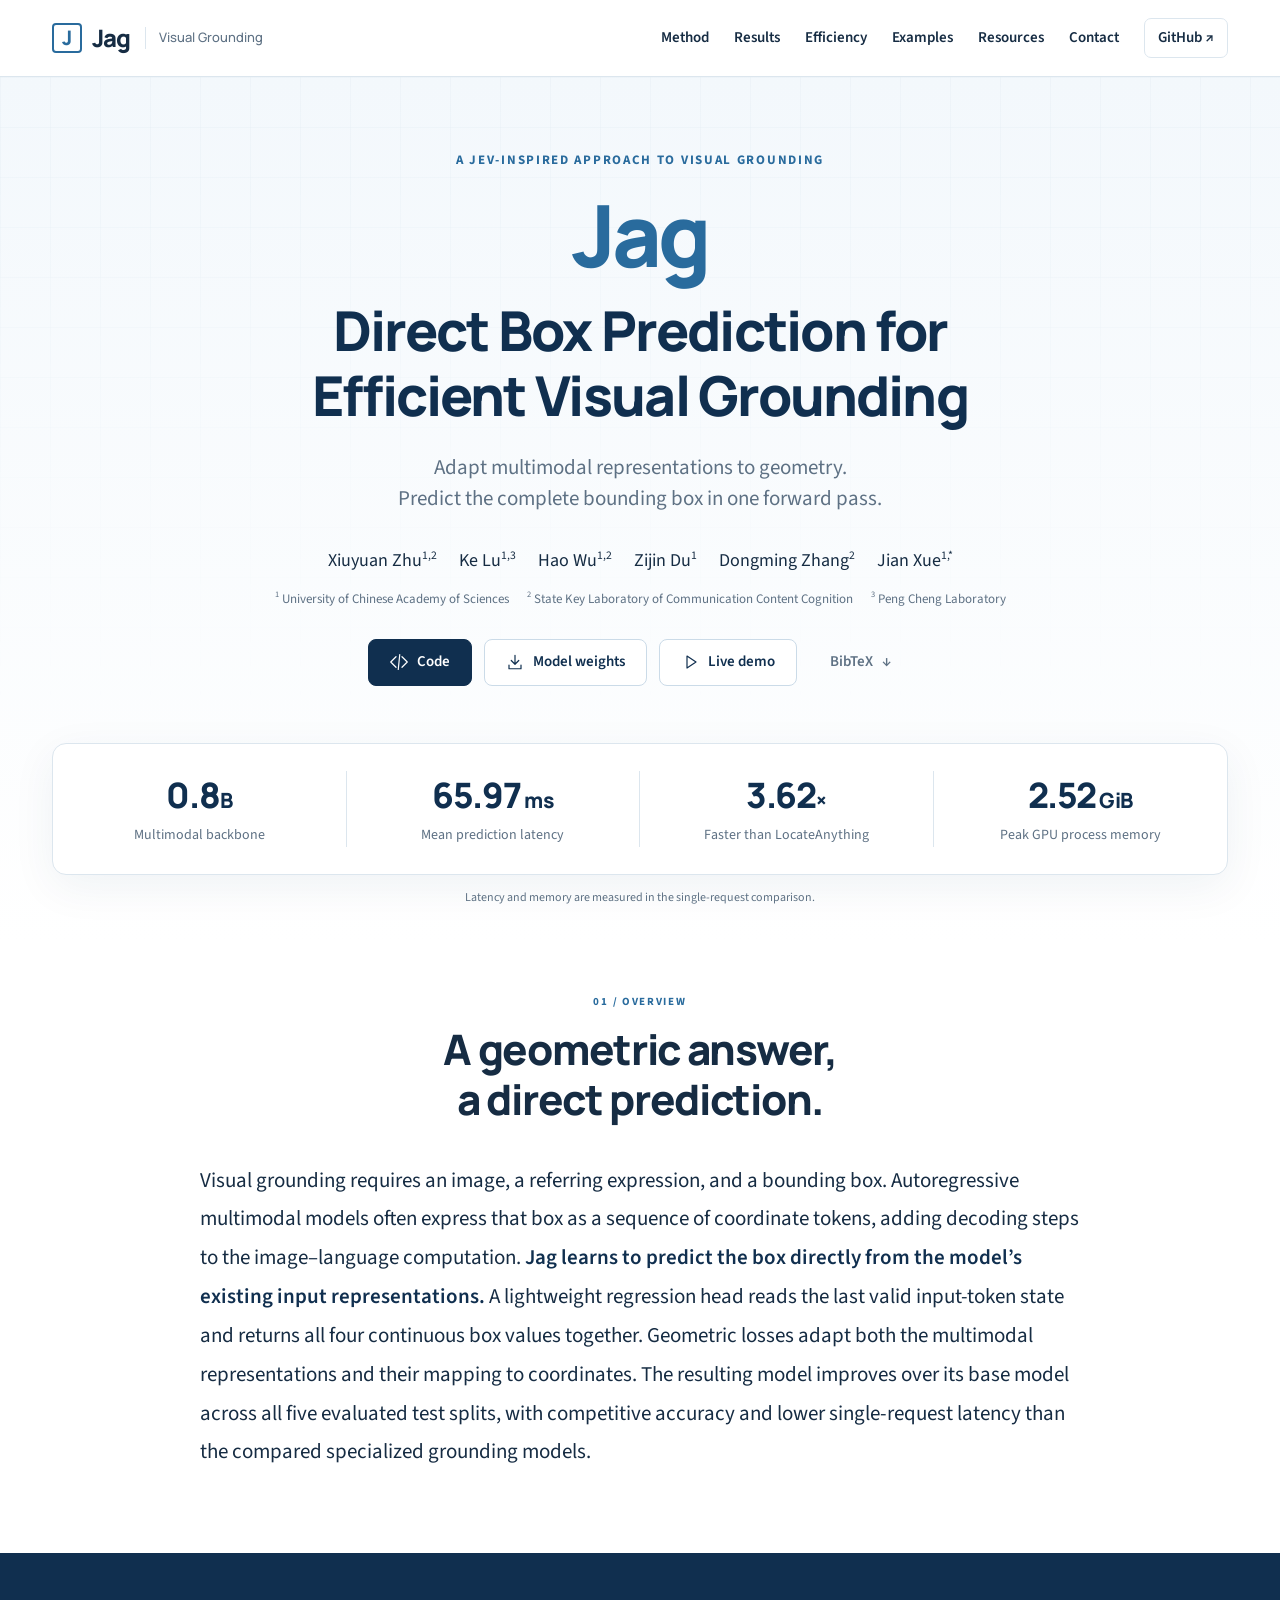
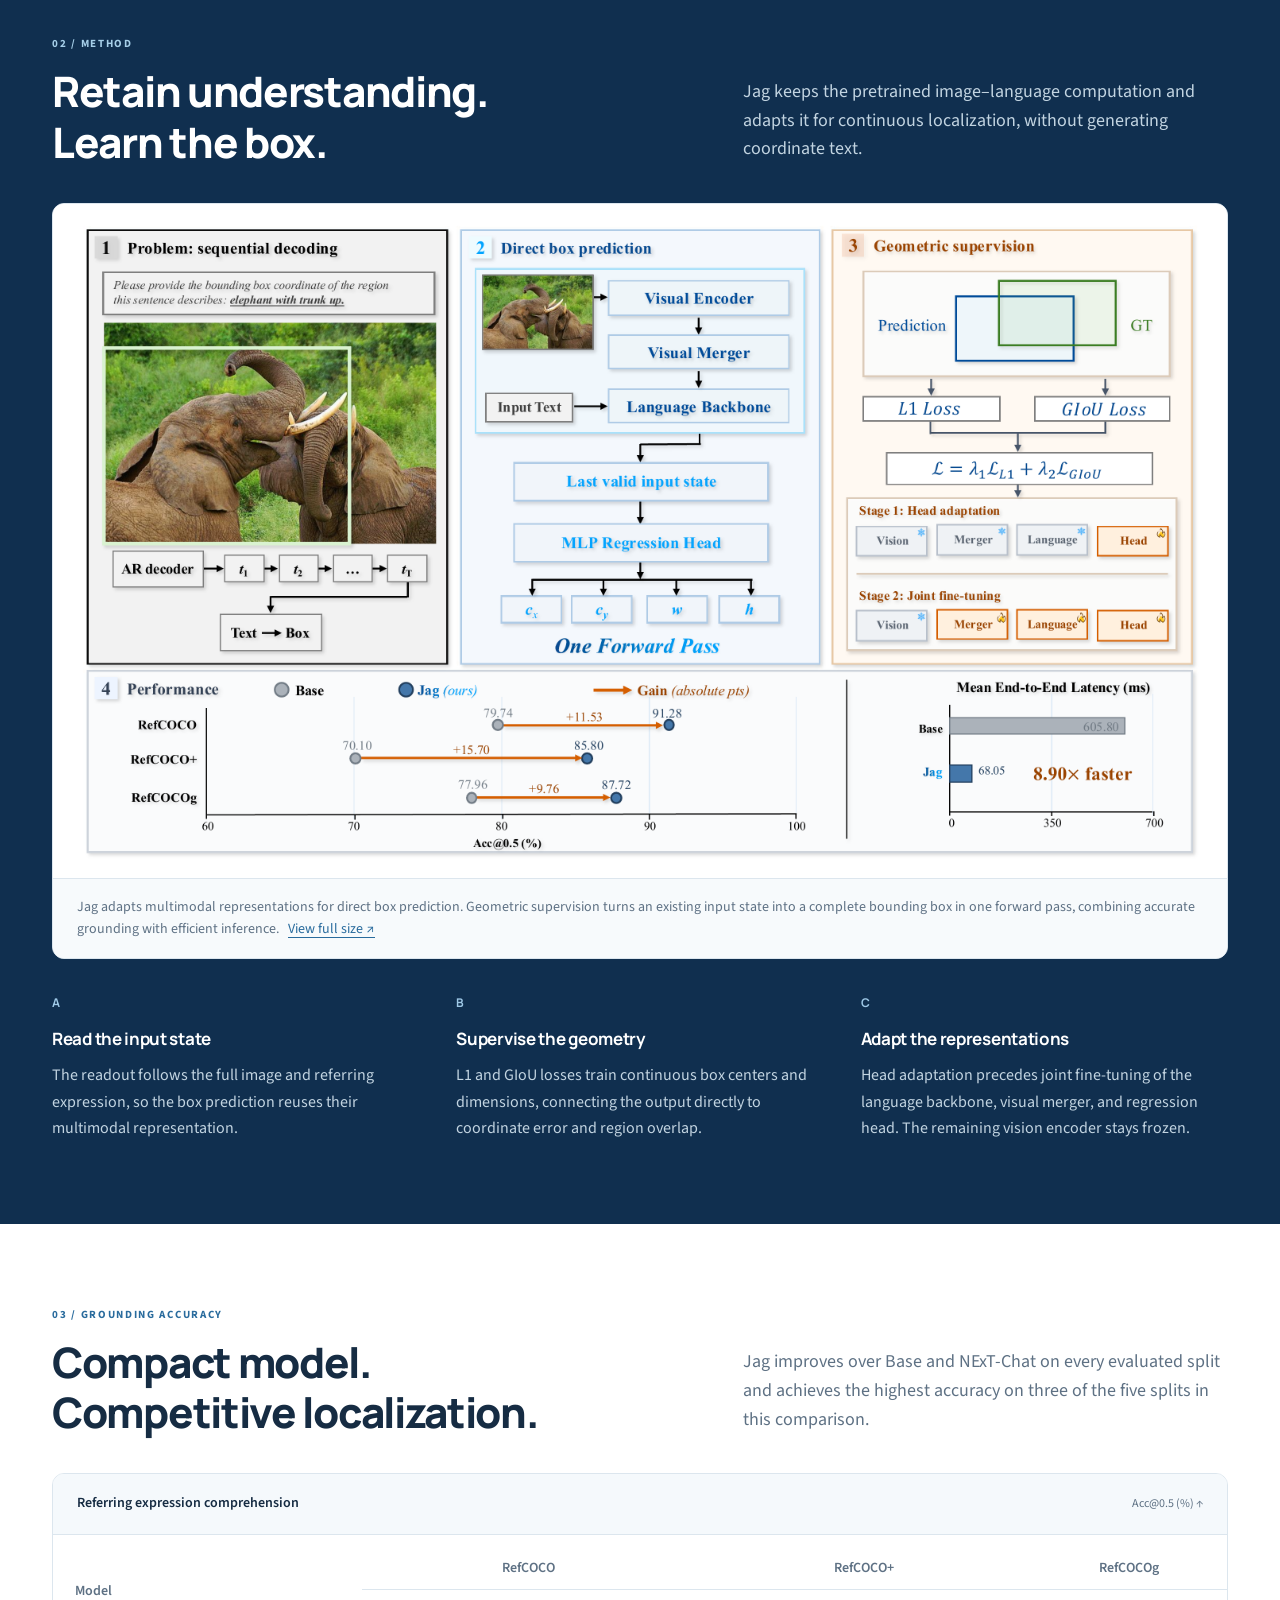
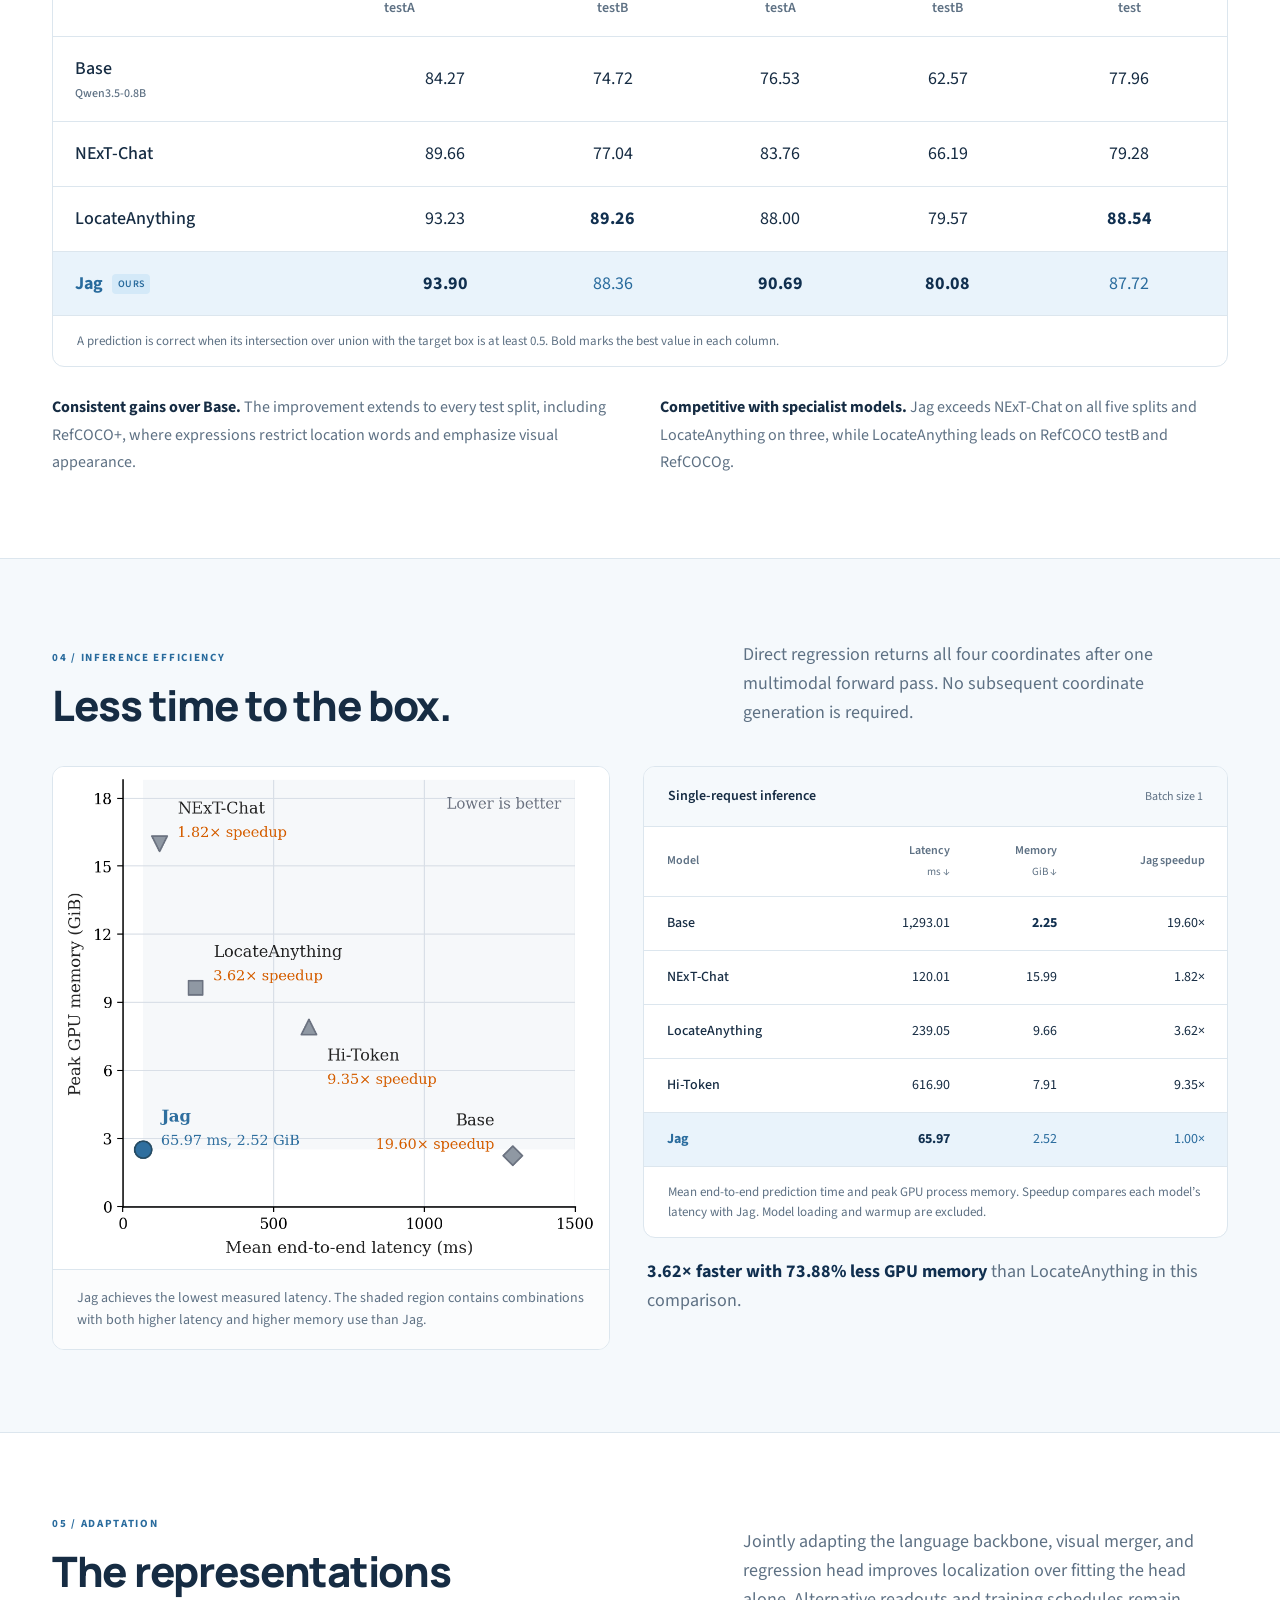
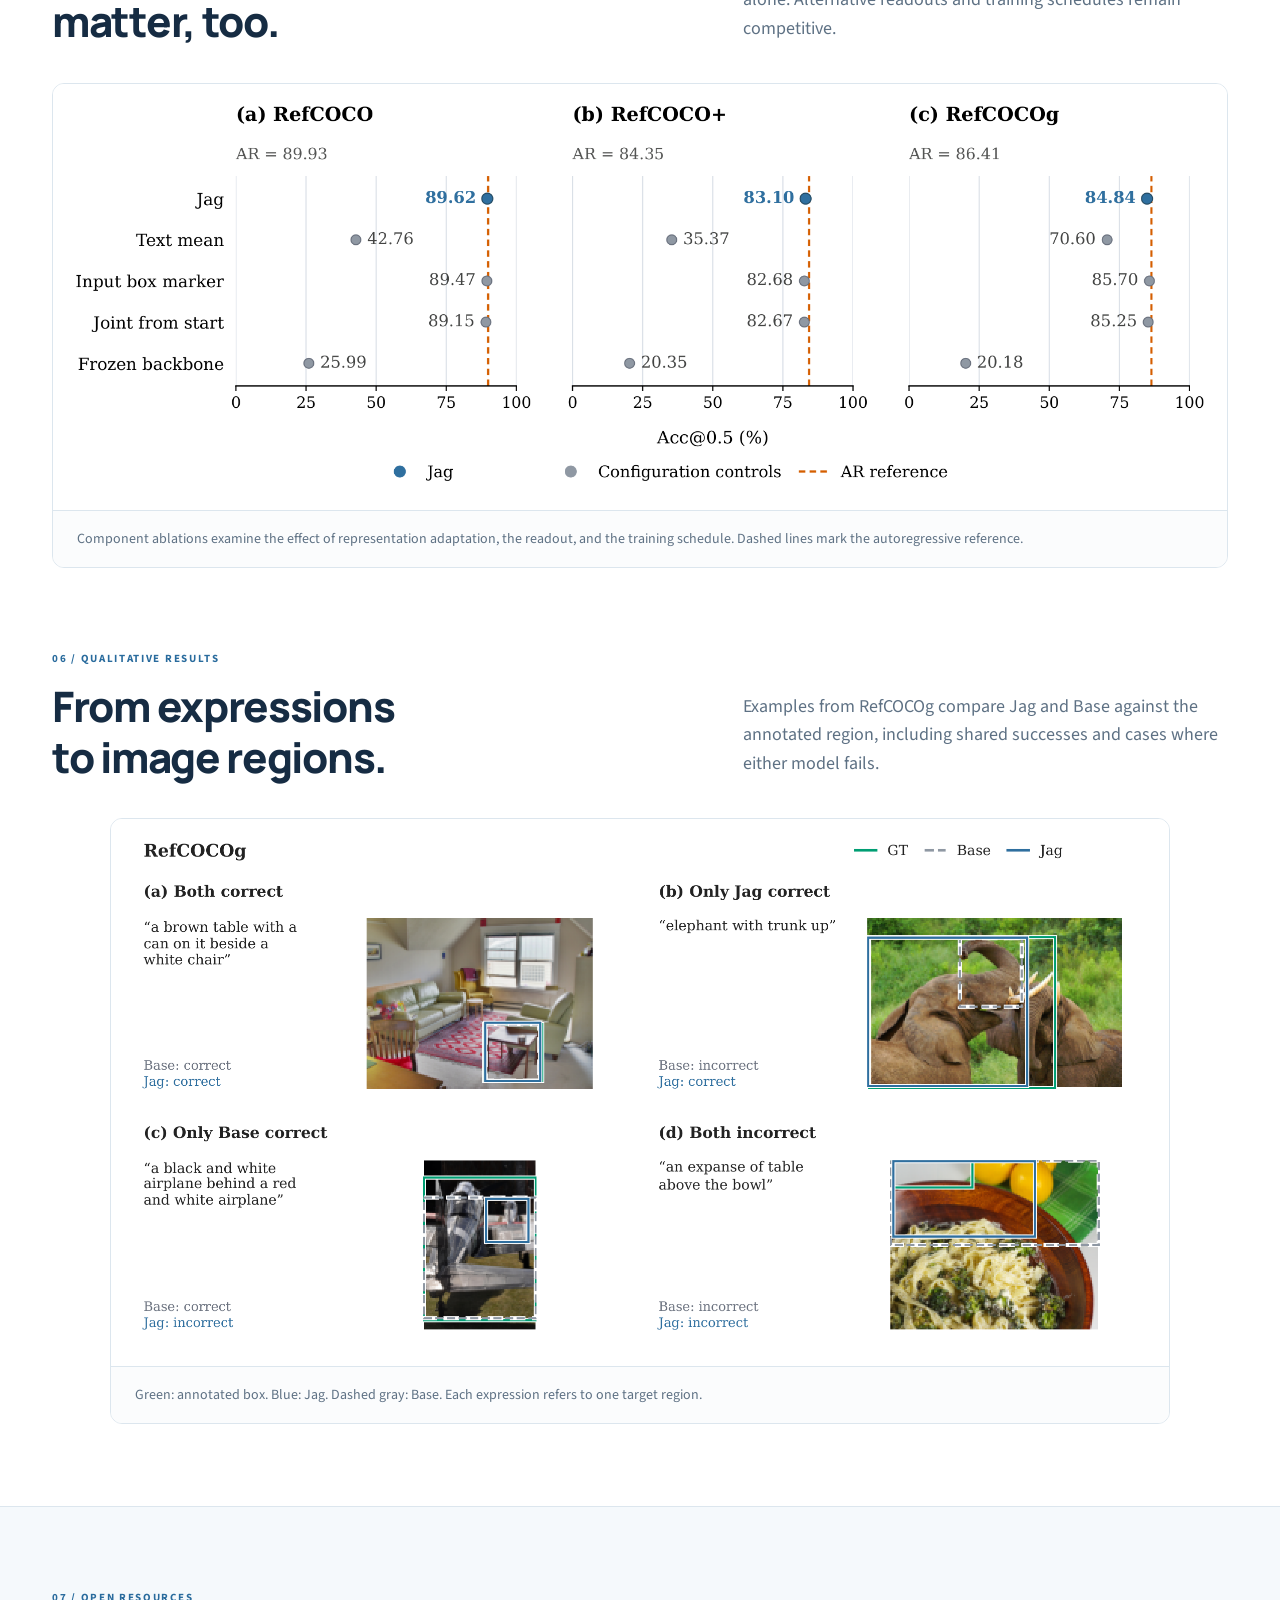
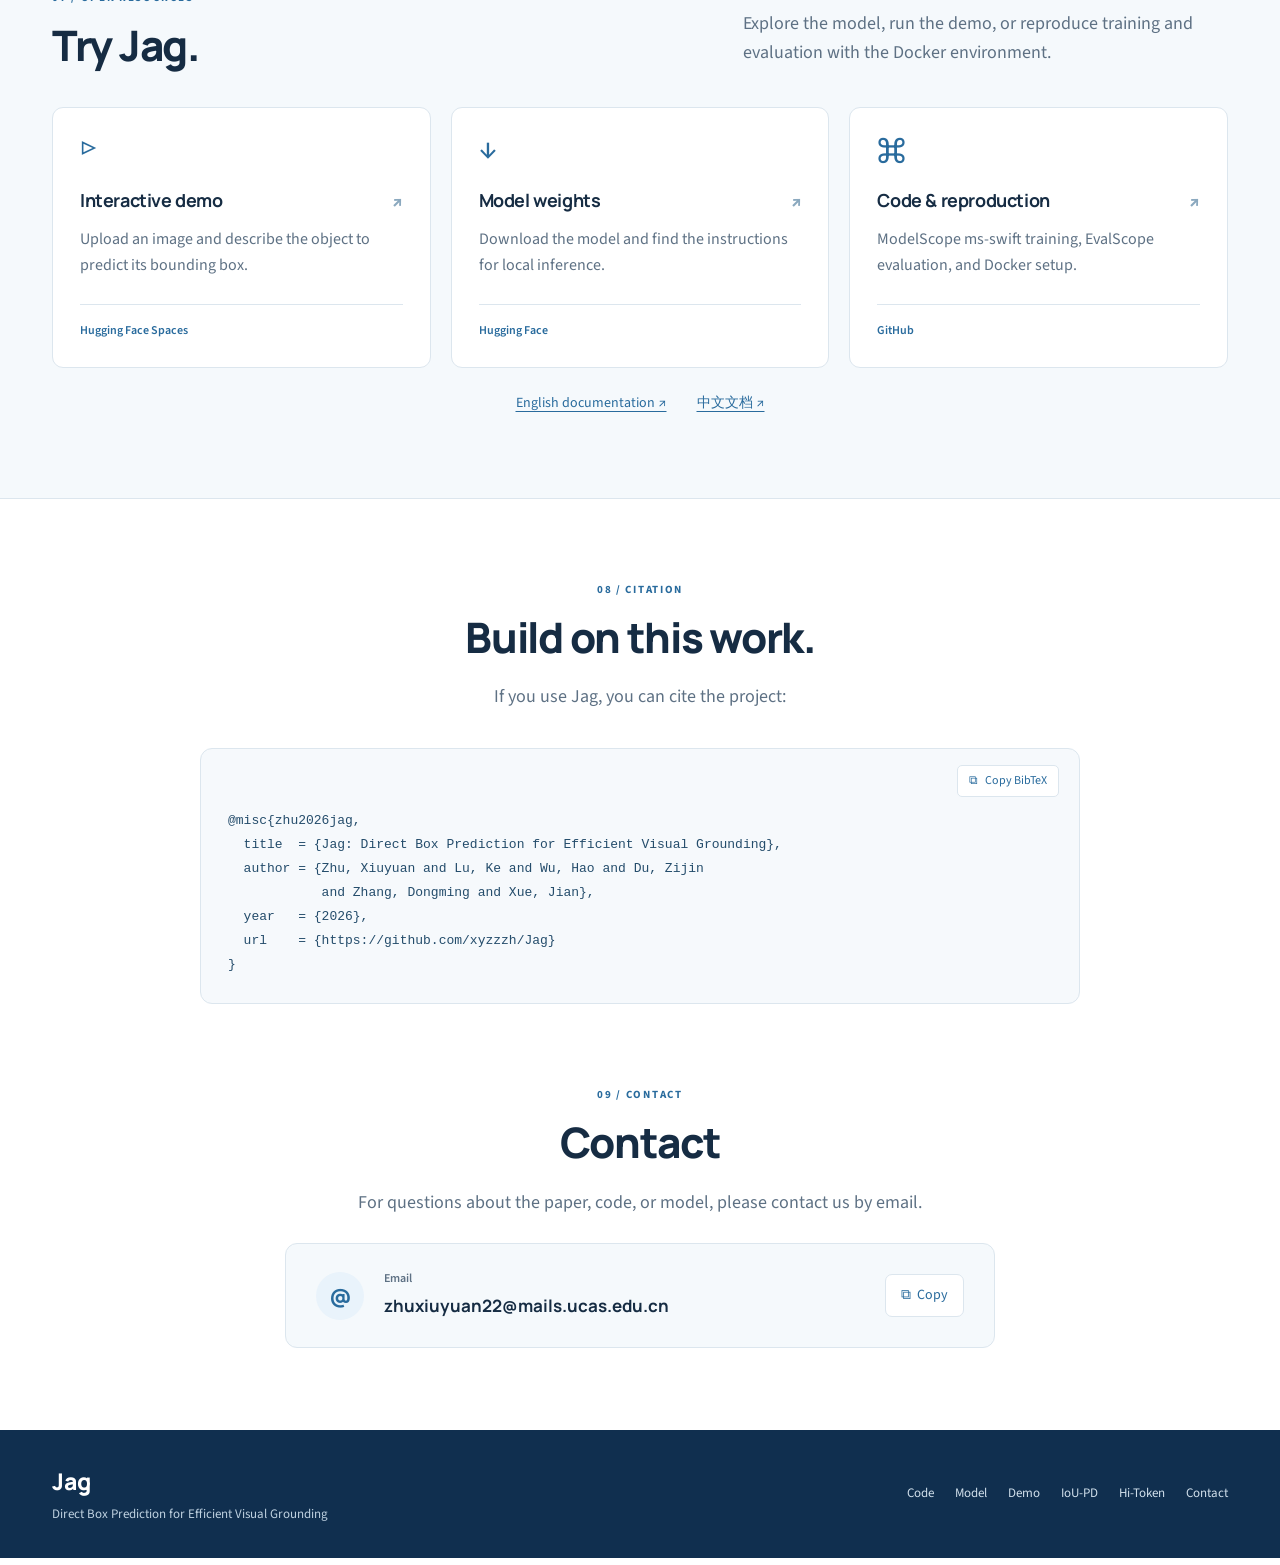
==== commit 5a51588e: "update docs" ====
--- a/docs/site/index.html
+++ b/docs/site/index.html
@@ -10,11 +10,11 @@
   <meta property="og:url" content="https://xyzzzh.github.io/Jag/">
   <meta property="og:title" content="Jag: Direct Box Prediction for Efficient Visual Grounding">
   <meta property="og:description" content="Continuous box prediction from a compact multimodal model. One forward pass, competitive grounding accuracy, and efficient inference.">
-  <meta property="og:image" content="https://xyzzzh.github.io/Jag/assets/inference-cost.png">
+  <meta property="og:image" content="https://xyzzzh.github.io/Jag/assets/framework.png">
   <meta name="twitter:card" content="summary_large_image">
   <meta name="twitter:title" content="Jag: Direct Box Prediction for Efficient Visual Grounding">
   <meta name="twitter:description" content="A compact multimodal model for accurate and efficient direct box prediction.">
-  <meta name="twitter:image" content="https://xyzzzh.github.io/Jag/assets/inference-cost.png">
+  <meta name="twitter:image" content="https://xyzzzh.github.io/Jag/assets/framework.png">
   <title>Jag | Direct Box Prediction for Efficient Visual Grounding</title>
   <link rel="icon" type="image/svg+xml" href="assets/favicon.svg">
   <link rel="preconnect" href="https://fonts.googleapis.com">
@@ -29,7 +29,7 @@
       <a class="brand" href="#top" aria-label="Jag home"><span class="brand-mark" aria-hidden="true">J</span>Jag<span class="brand-description">Visual Grounding</span></a>
       <button class="menu-toggle" type="button" aria-expanded="false" aria-controls="site-nav"><span class="sr-only">Toggle navigation</span><span></span><span></span><span></span></button>
       <nav id="site-nav" class="site-nav" aria-label="Primary navigation">
-        <a href="#method">Method</a><a href="#results">Results</a><a href="#efficiency">Efficiency</a><a href="#examples">Examples</a><a href="#resources">Resources</a>
+        <a href="#method">Method</a><a href="#results">Results</a><a href="#efficiency">Efficiency</a><a href="#examples">Examples</a><a href="#resources">Resources</a><a href="#contact">Contact</a>
         <a class="nav-code" href="https://github.com/xyzzzh/Jag" target="_blank" rel="noopener">GitHub <span aria-hidden="true">↗</span></a>
       </nav>
     </div>
@@ -66,21 +66,16 @@
       <div class="container narrow">
         <div class="section-heading centered"><span class="section-index">01 / OVERVIEW</span><h2>A geometric answer,<br>a direct prediction.</h2></div>
         <p class="abstract-copy">Visual grounding requires an image, a referring expression, and a bounding box. Autoregressive multimodal models often express that box as a sequence of coordinate tokens, adding decoding steps to the image–language computation. <strong>Jag learns to predict the box directly from the model’s existing input representations.</strong> A lightweight regression head reads the last valid input-token state and returns all four continuous box values together. Geometric losses adapt both the multimodal representations and their mapping to coordinates. The resulting model improves over its base model across all five evaluated test splits, with competitive accuracy and lower single-request latency than the compared specialized grounding models.</p>
-        <p class="inspiration">Inspired by <a href="https://typesafe.ai/blog/introducing-system-one-models-and-jev" target="_blank" rel="noopener">Jev</a> and its use of fixed, task-specific outputs.</p>
       </div>
     </section>
 
     <section class="section method-section" id="method">
       <div class="container">
         <div class="section-heading split-heading"><div><span class="section-index">02 / METHOD</span><h2>Retain understanding.<br>Learn the box.</h2></div><p>Jag keeps the pretrained image–language computation and adapts it for continuous localization, without generating coordinate text.</p></div>
-        <div class="method-flow" role="img" aria-label="An image and referring expression enter a compact multimodal backbone. The last valid input state feeds an MLP, which predicts the four normalized box values in one forward pass.">
-          <div class="flow-input"><span class="flow-kicker">INPUT</span><strong>Image + expression</strong><span>“elephant with trunk up”</span></div>
-          <span class="flow-arrow" aria-hidden="true">→</span>
-          <div class="flow-backbone"><span class="flow-kicker">MULTIMODAL REPRESENTATIONS</span><strong>Vision → merger → language</strong><span>Last valid input-token state</span></div>
-          <span class="flow-arrow" aria-hidden="true">→</span>
-          <div class="flow-output"><span class="flow-kicker">DIRECT REGRESSION</span><strong>Lightweight MLP</strong><span class="box-coordinates">c<sub>x</sub><i>·</i>c<sub>y</sub><i>·</i>w<i>·</i>h</span></div>
-          <div class="flow-footer"><span class="forward-icon" aria-hidden="true">↳</span> One multimodal forward pass. One complete box.</div>
-        </div>
+        <figure class="paper-figure framework-figure">
+          <a class="figure-zoom" href="assets/framework.png" target="_blank" rel="noopener" aria-label="Open the Jag framework at full resolution"><img src="assets/framework.png" width="2880" height="1620" alt="Jag replaces sequential coordinate decoding with direct continuous box prediction from the last valid input-token state. L1 and GIoU losses train the regression head and adapt the multimodal representations, improving grounding accuracy and inference efficiency."></a>
+          <figcaption>Jag adapts multimodal representations for direct box prediction. Geometric supervision turns an existing input state into a complete bounding box in one forward pass, combining accurate grounding with efficient inference. <a href="assets/framework.png" target="_blank" rel="noopener">View full size ↗</a></figcaption>
+        </figure>
         <div class="method-notes">
           <article><span class="note-index">A</span><h3>Read the input state</h3><p>The readout follows the full image and referring expression, so the box prediction reuses their multimodal representation.</p></article>
           <article><span class="note-index">B</span><h3>Supervise the geometry</h3><p>L1 and GIoU losses train continuous box centers and dimensions, connecting the output directly to coordinate error and region overlap.</p></article>
@@ -155,18 +150,28 @@
 
     <section class="section citation-section" id="citation">
       <div class="container narrow"><div class="section-heading centered"><span class="section-index">08 / CITATION</span><h2>Build on this work.</h2><p>If you use Jag, you can cite the project:</p></div>
-        <div class="citation-box"><button class="copy-button" type="button" data-copy="bibtex"><span aria-hidden="true">⧉</span> <span data-copy-label>Copy BibTeX</span></button><pre id="bibtex"><code>@misc{zhu2026jag,
+        <div class="citation-box"><button class="copy-button" type="button" data-copy="bibtex" data-copy-name="BibTeX"><span aria-hidden="true">⧉</span> <span data-copy-label>Copy BibTeX</span></button><pre id="bibtex"><code>@misc{zhu2026jag,
   title  = {Jag: Direct Box Prediction for Efficient Visual Grounding},
   author = {Zhu, Xiuyuan and Lu, Ke and Wu, Hao and Du, Zijin
             and Zhang, Dongming and Xue, Jian},
   year   = {2026},
   url    = {https://github.com/xyzzzh/Jag}
 }</code></pre><span class="copy-status sr-only" role="status" aria-live="polite"></span></div>
-        <p class="contact">Questions or feedback? <a href="https://github.com/xyzzzh/Jag/issues" target="_blank" rel="noopener">Open an issue</a> or contact <a href="mailto:xuejian@ucas.ac.cn">Jian Xue</a>.</p>
+      </div>
+    </section>
+    <section class="section contact-section" id="contact">
+      <div class="container narrow">
+        <div class="section-heading centered"><span class="section-index">09 / CONTACT</span><h2>Contact</h2><p>For questions about the paper, code, or model, please contact us by email.</p></div>
+        <div class="contact-address">
+          <span class="contact-address-icon" aria-hidden="true">@</span>
+          <div class="contact-address-copy"><small>Email</small><a id="contact-email" href="mailto:zhuxiuyuan22@mails.ucas.edu.cn">zhuxiuyuan22@mails.ucas.edu.cn</a></div>
+          <button class="contact-copy-button" type="button" data-copy="contact-email" data-copy-name="Email" aria-label="Copy email address"><span aria-hidden="true">⧉</span> <span data-copy-label>Copy</span></button>
+          <span class="copy-status sr-only" role="status" aria-live="polite"></span>
+        </div>
       </div>
     </section>
   </main>
-  <footer class="site-footer"><div class="container footer-inner"><div><a class="footer-brand" href="#top">Jag</a><p>Direct Box Prediction for Efficient Visual Grounding</p></div><div class="footer-links"><a href="https://github.com/xyzzzh/Jag" target="_blank" rel="noopener">Code</a><a href="https://huggingface.co/xyzzzh/Jag" target="_blank" rel="noopener">Model</a><a href="https://huggingface.co/spaces/xyzzzh/Jag" target="_blank" rel="noopener">Demo</a><a href="https://xyzzzh.github.io/IoU-PD/" target="_blank" rel="noopener">IoU-PD</a><a href="https://xyzzzh.github.io/Hi-Token/" target="_blank" rel="noopener">Hi-Token</a></div></div></footer>
+  <footer class="site-footer"><div class="container footer-inner"><div><a class="footer-brand" href="#top">Jag</a><p>Direct Box Prediction for Efficient Visual Grounding</p></div><div class="footer-links"><a href="https://github.com/xyzzzh/Jag" target="_blank" rel="noopener">Code</a><a href="https://huggingface.co/xyzzzh/Jag" target="_blank" rel="noopener">Model</a><a href="https://huggingface.co/spaces/xyzzzh/Jag" target="_blank" rel="noopener">Demo</a><a href="https://xyzzzh.github.io/IoU-PD/" target="_blank" rel="noopener">IoU-PD</a><a href="https://xyzzzh.github.io/Hi-Token/" target="_blank" rel="noopener">Hi-Token</a><a href="#contact">Contact</a></div></div></footer>
   <script src="script.js"></script>
 </body>
 </html>
--- a/docs/site/styles.css
+++ b/docs/site/styles.css
@@ -11,3 +11,8 @@
 @media(prefers-reduced-motion:reduce){html{scroll-behavior:auto}*,*::before,*::after{transition:none!important;animation:none!important}}
 
 .figure-zoom{display:block;cursor:zoom-in}.figure-zoom:focus-visible{outline-offset:-4px}
+
+.framework-figure img{padding:15px}.framework-figure figcaption{background:#f7fafc;color:var(--muted)}.framework-figure figcaption a{color:var(--blue);white-space:nowrap;margin-left:6px}.contact-section{padding-top:0}.contact-section .section-heading{margin-bottom:26px}.contact-address{position:relative;display:flex;align-items:center;gap:20px;margin:auto;padding:25px 30px;border:1px solid var(--line);border-radius:12px;background:var(--pale);max-width:710px}.contact-address-icon{display:grid;place-items:center;width:48px;height:48px;flex-shrink:0;border-radius:50%;background:var(--blue-soft);color:var(--blue);font-family:var(--heading);font-size:25px;font-weight:700}.contact-address-copy{flex:1;min-width:0}.contact-address-copy small{display:block;font-size:12px;font-weight:600;color:var(--muted);margin-bottom:3px}.contact-address-copy a{font-family:var(--heading);font-size:17px;font-weight:700;text-decoration:none;overflow-wrap:anywhere}.contact-copy-button{display:inline-flex;align-items:center;gap:6px;flex-shrink:0;border:1px solid var(--line);border-radius:7px;background:white;padding:9px 15px;font-size:14px;color:var(--blue);cursor:pointer}.contact-copy-button:hover{background:var(--blue-soft)}
+@media(max-width:800px){.site-nav{gap:13px}.framework-figure img{padding:8px}.contact-address{padding:22px;gap:15px}.contact-address-copy a{font-size:15px}}
+@media(max-width:620px){.framework-figure img{padding:5px}.contact-address{display:grid;grid-template-columns:36px minmax(0,1fr);padding:21px 18px;gap:12px}.contact-address-icon{width:36px;height:36px;font-size:21px}.contact-address-copy a{font-size:14px}.contact-copy-button{grid-column:2;justify-self:start;font-size:13px;padding:7px 15px}.contact-section .section-heading p{font-size:16px}.contact-section{padding-top:0}}
+.efficiency-layout>*{min-width:0;max-width:100%}.cost-figure{width:100%}
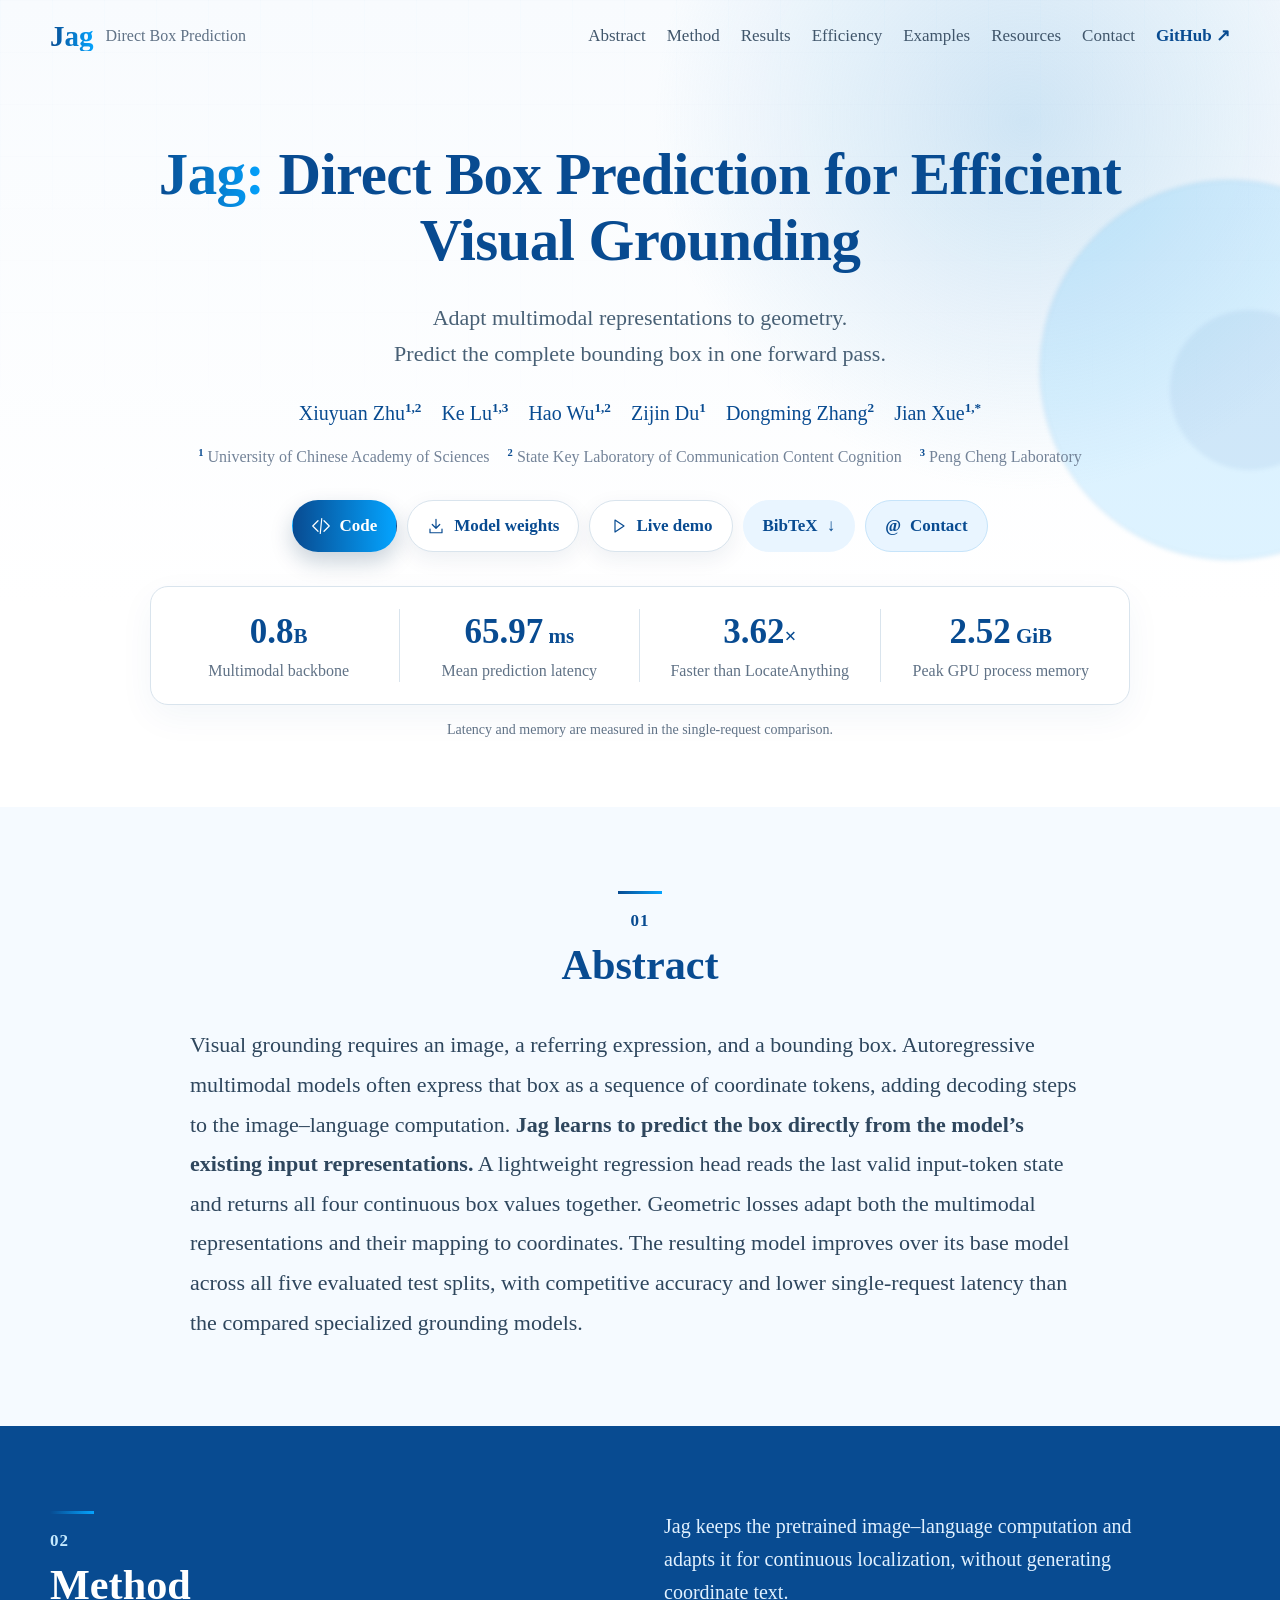
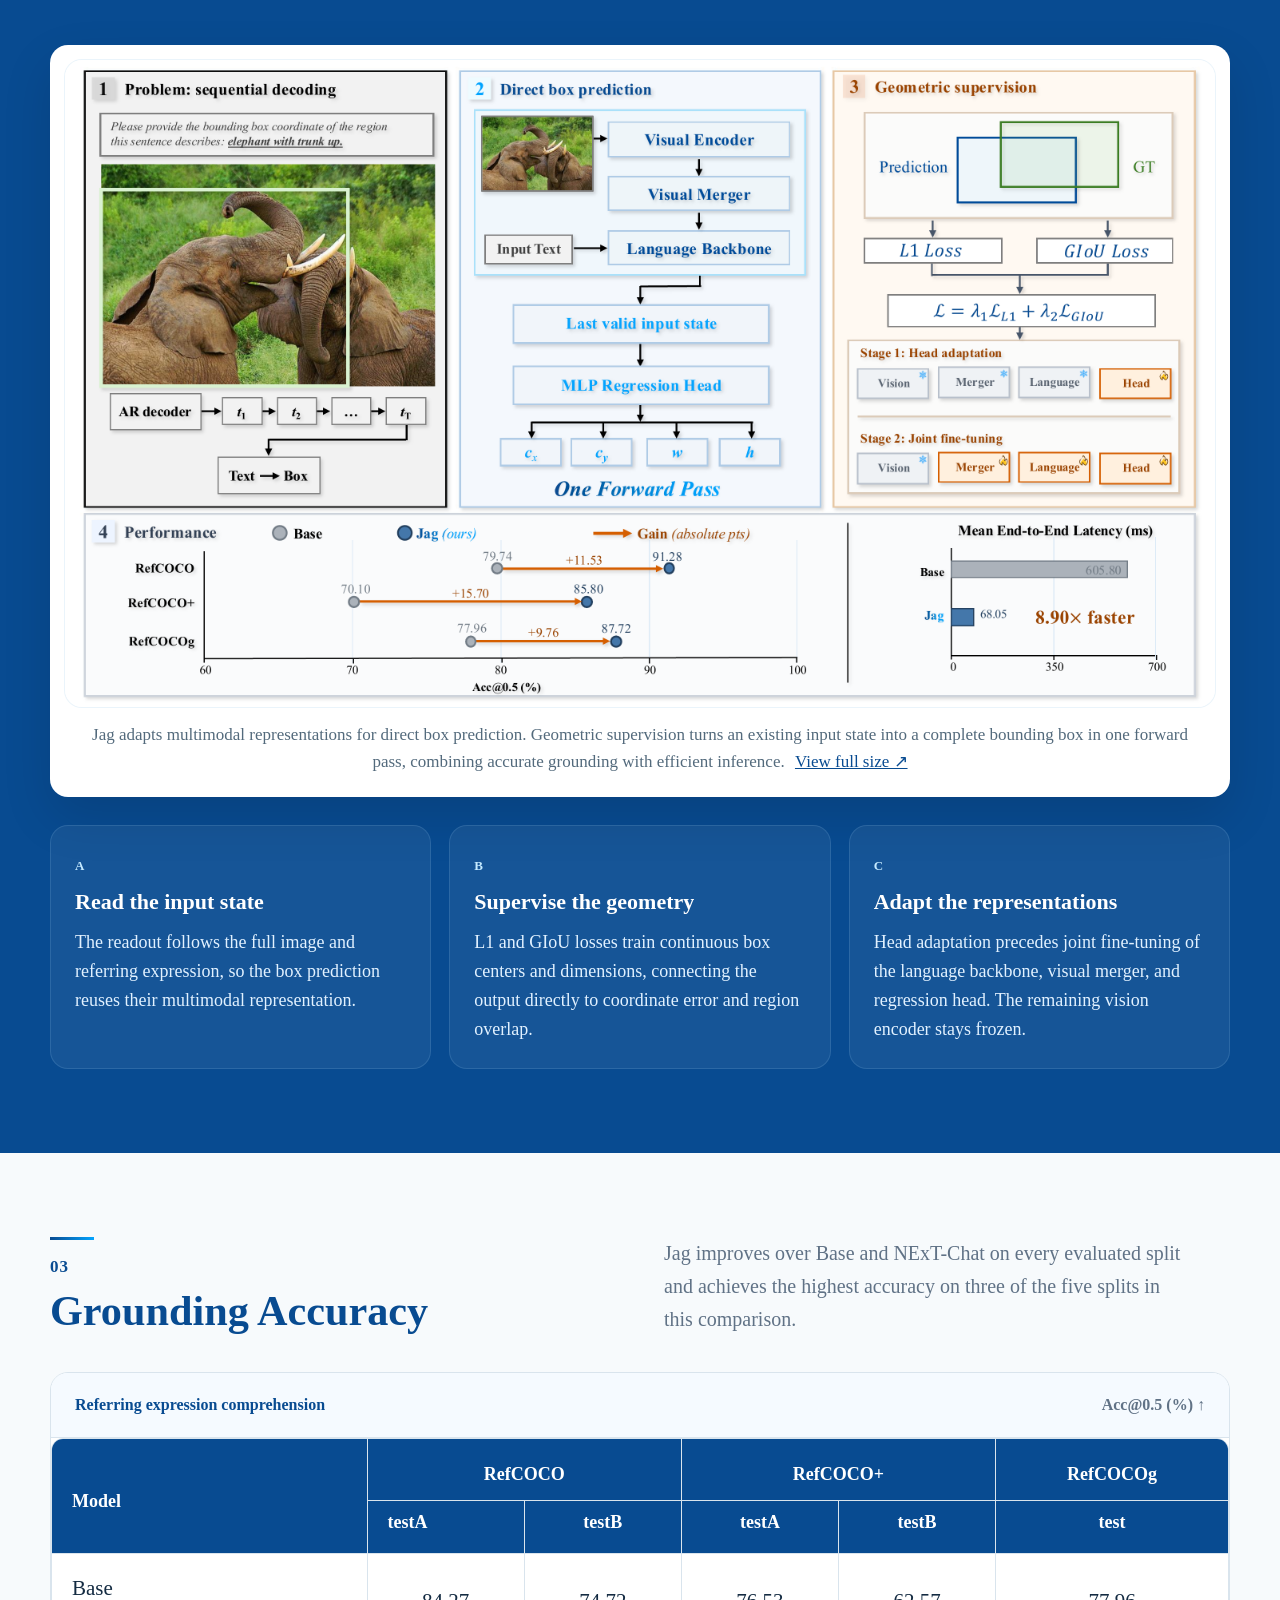
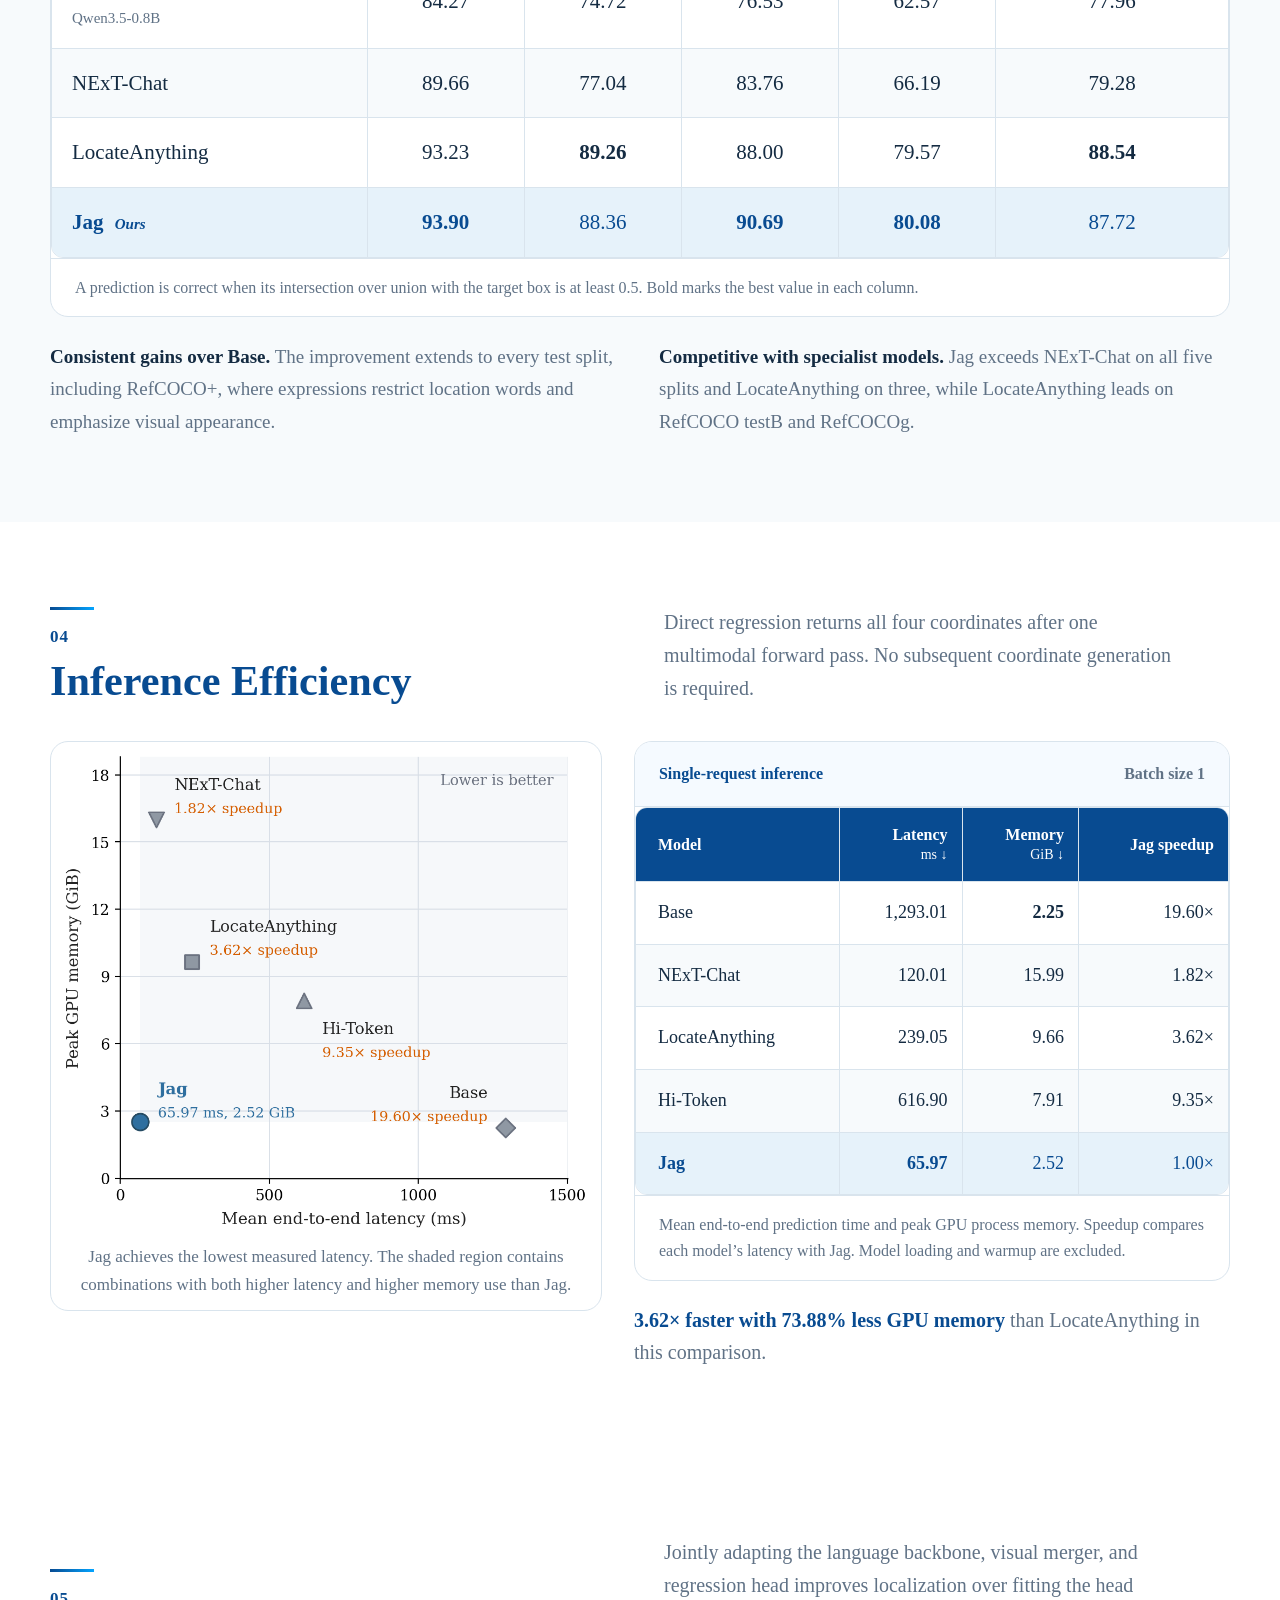
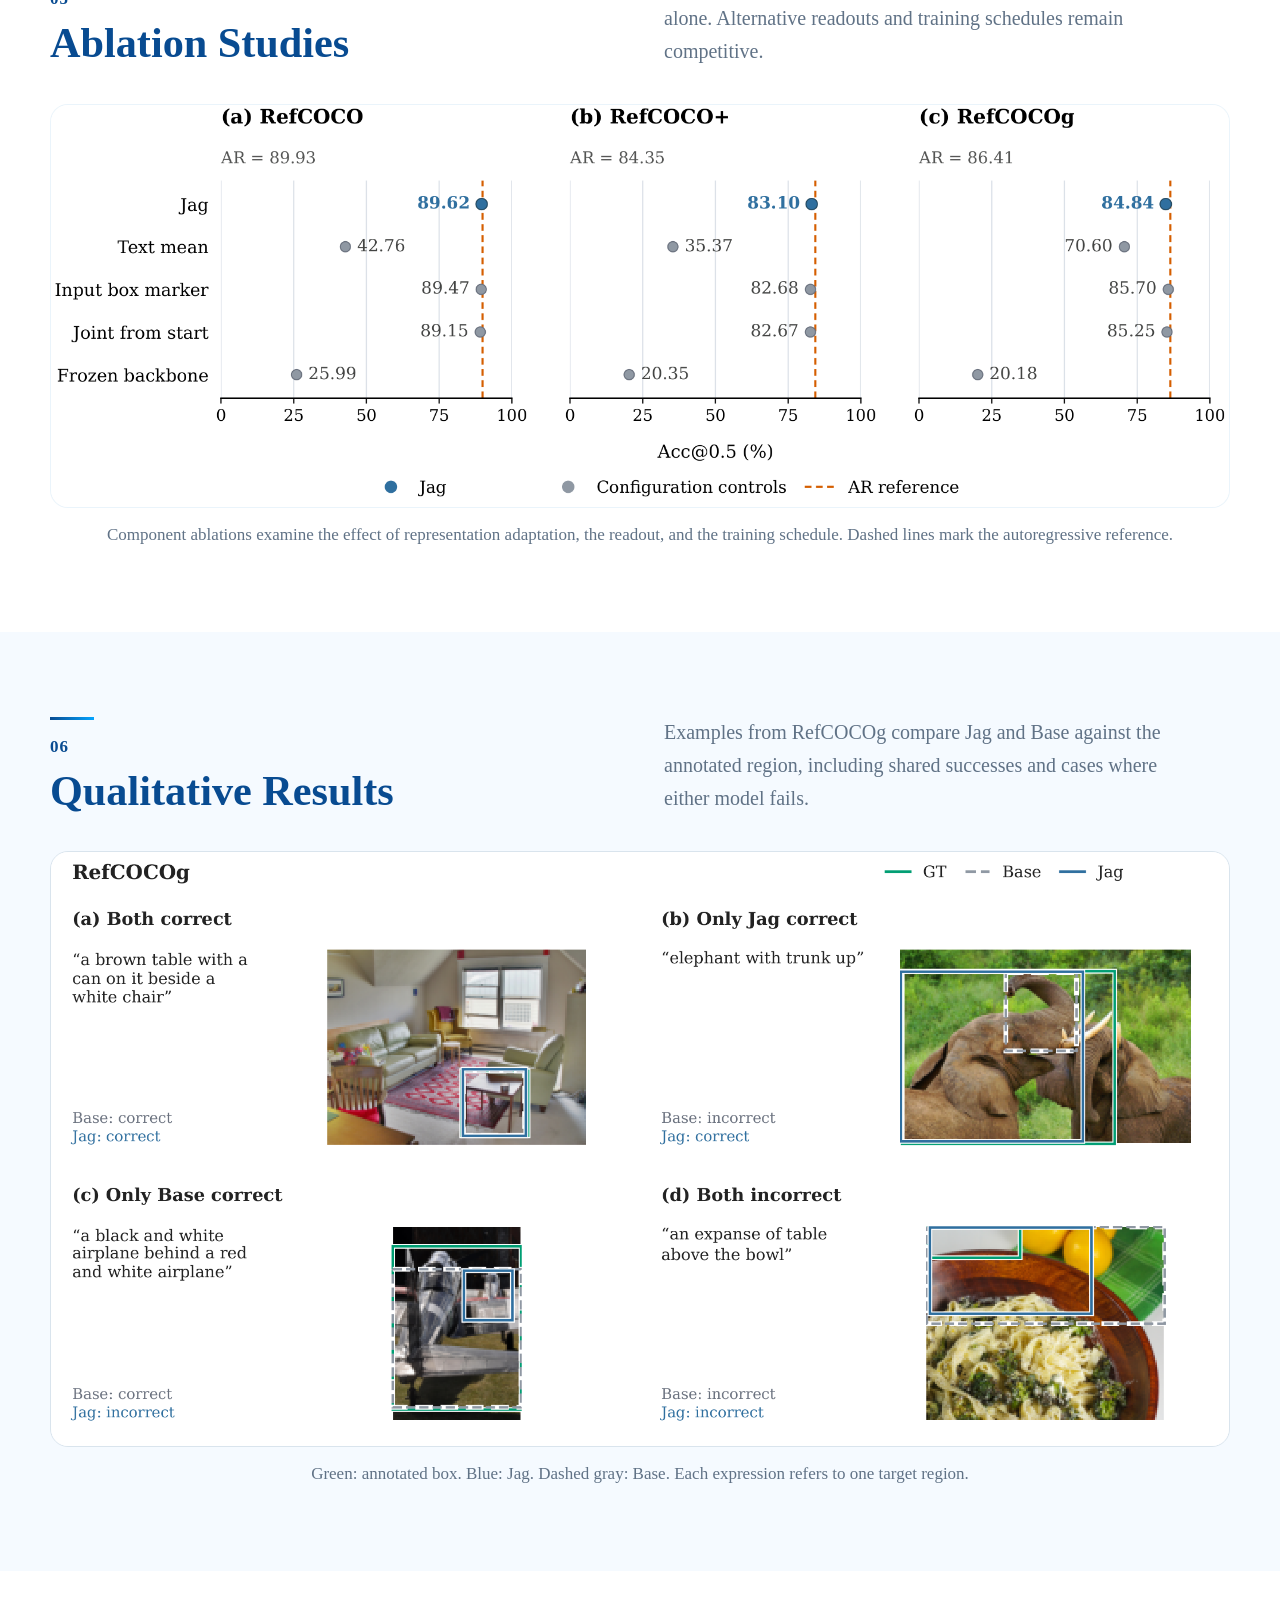
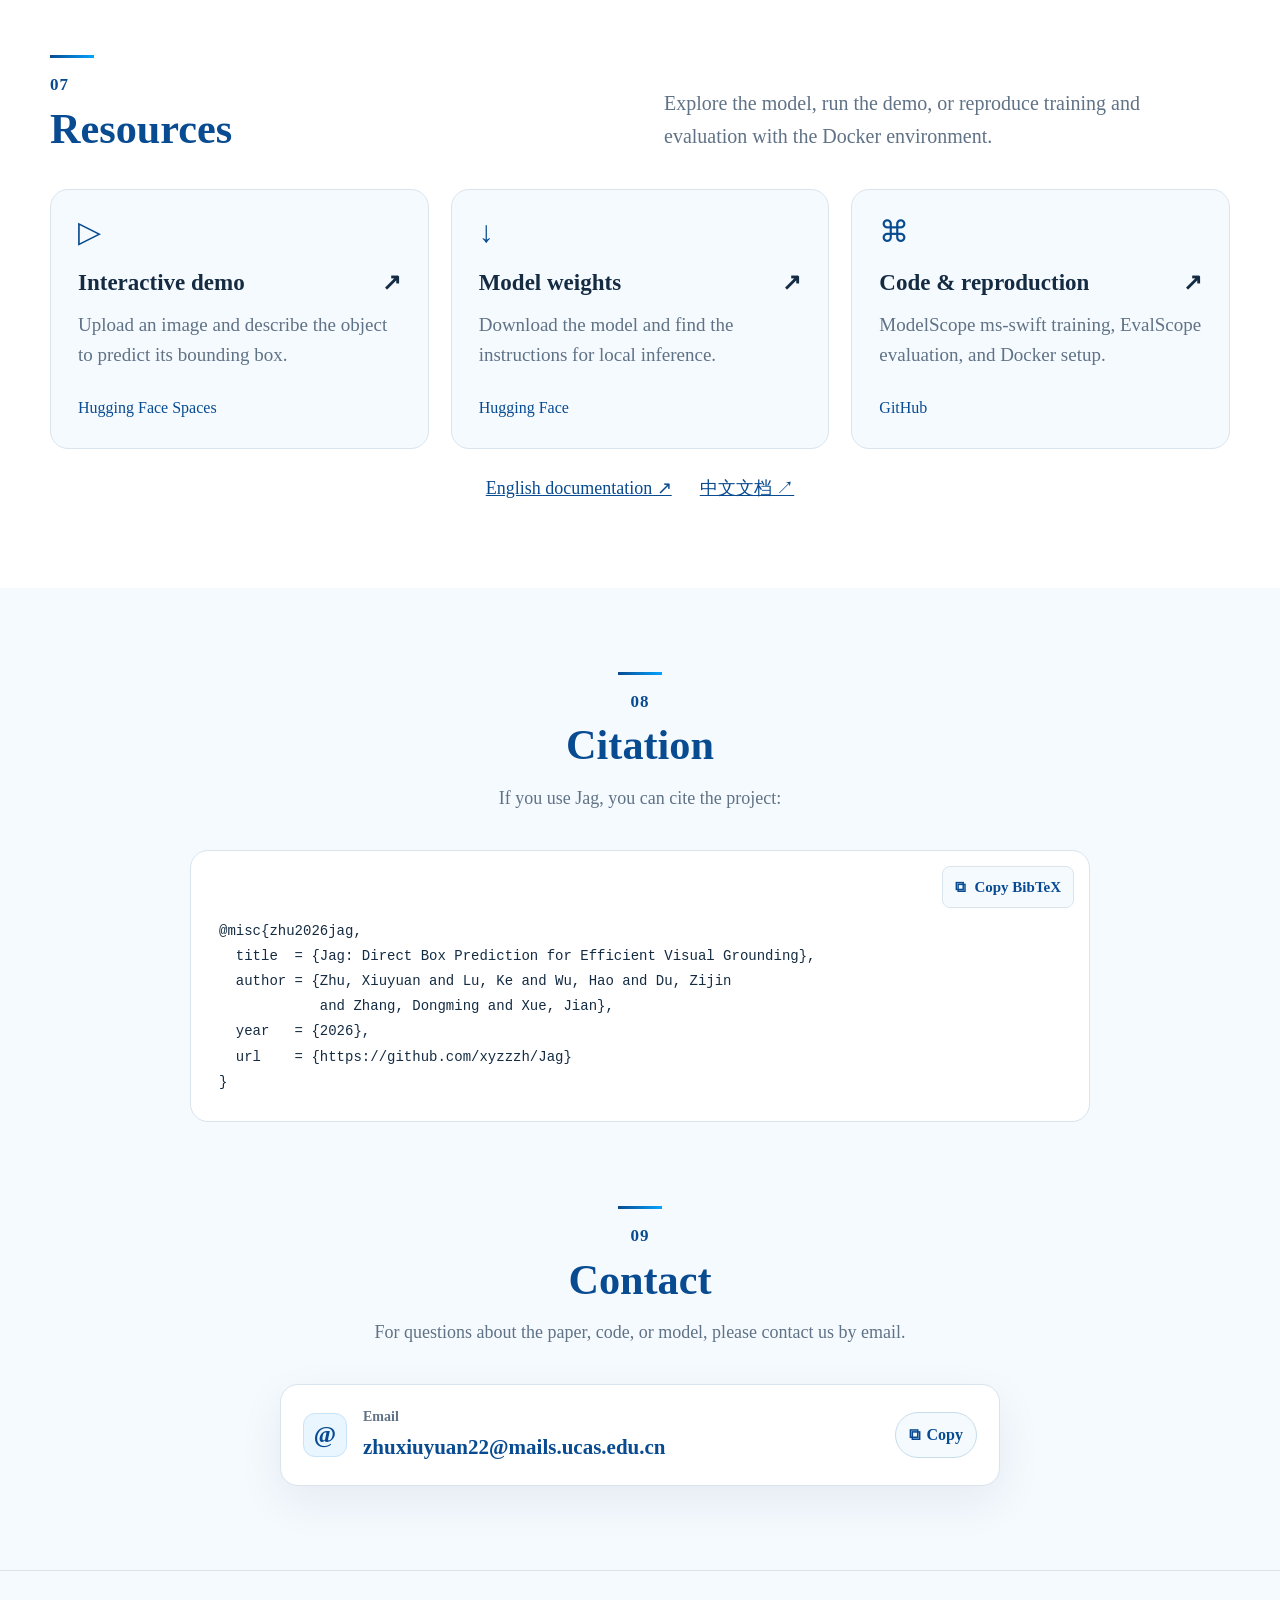
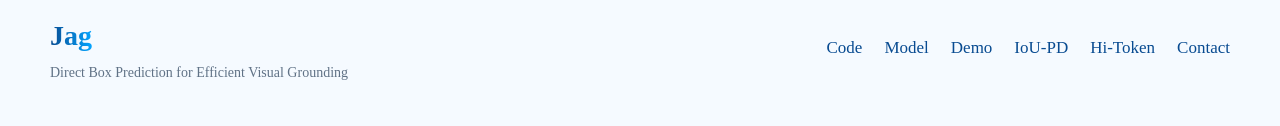
==== commit 6b40d4ce: "update docs" ====
--- a/docs/site/index.html
+++ b/docs/site/index.html
@@ -4,7 +4,7 @@
   <meta charset="utf-8">
   <meta name="viewport" content="width=device-width, initial-scale=1">
   <meta name="description" content="Jag adapts a compact multimodal model for direct box prediction. Accurate visual grounding in one forward pass, with lower single-request latency than the compared grounding models.">
-  <meta name="theme-color" content="#102f4f">
+  <meta name="theme-color" content="#084B91">
   <link rel="canonical" href="https://xyzzzh.github.io/Jag/">
   <meta property="og:type" content="website">
   <meta property="og:url" content="https://xyzzzh.github.io/Jag/">
@@ -17,19 +17,16 @@
   <meta name="twitter:image" content="https://xyzzzh.github.io/Jag/assets/framework.png">
   <title>Jag | Direct Box Prediction for Efficient Visual Grounding</title>
   <link rel="icon" type="image/svg+xml" href="assets/favicon.svg">
-  <link rel="preconnect" href="https://fonts.googleapis.com">
-  <link rel="preconnect" href="https://fonts.gstatic.com" crossorigin>
-  <link href="https://fonts.googleapis.com/css2?family=Manrope:wght@400;500;600;700;800&family=Source+Sans+3:wght@400;500;600;700&display=swap" rel="stylesheet">
   <link rel="stylesheet" href="styles.css">
 </head>
 <body>
   <a class="skip-link" href="#main">Skip to content</a>
-  <header class="site-header">
+  <header class="site-header" data-header>
     <div class="nav-shell">
-      <a class="brand" href="#top" aria-label="Jag home"><span class="brand-mark" aria-hidden="true">J</span>Jag<span class="brand-description">Visual Grounding</span></a>
+      <a class="brand" href="#top" aria-label="Jag home"><span class="brand-wordmark">Jag</span><span class="brand-description">Direct Box Prediction</span></a>
       <button class="menu-toggle" type="button" aria-expanded="false" aria-controls="site-nav"><span class="sr-only">Toggle navigation</span><span></span><span></span><span></span></button>
       <nav id="site-nav" class="site-nav" aria-label="Primary navigation">
-        <a href="#method">Method</a><a href="#results">Results</a><a href="#efficiency">Efficiency</a><a href="#examples">Examples</a><a href="#resources">Resources</a><a href="#contact">Contact</a>
+        <a href="#abstract">Abstract</a><a href="#method">Method</a><a href="#results">Results</a><a href="#efficiency">Efficiency</a><a href="#examples">Examples</a><a href="#resources">Resources</a><a href="#contact">Contact</a>
         <a class="nav-code" href="https://github.com/xyzzzh/Jag" target="_blank" rel="noopener">GitHub <span aria-hidden="true">↗</span></a>
       </nav>
     </div>
@@ -38,9 +35,10 @@
   <main id="main">
     <section class="hero" id="top">
       <div class="hero-grid" aria-hidden="true"></div>
+      <div class="hero-orb hero-orb-one" aria-hidden="true"></div>
+      <div class="hero-orb hero-orb-two" aria-hidden="true"></div>
       <div class="container hero-content">
-        <p class="eyebrow">A Jev-inspired approach to visual grounding</p>
-        <h1><span>Jag</span><br>Direct Box Prediction for<br class="desktop-break"> Efficient Visual Grounding</h1>
+        <h1><span class="title-accent">Jag:</span> Direct Box Prediction for Efficient Visual Grounding</h1>
         <p class="hero-lead">Adapt multimodal representations to geometry.<br>Predict the complete bounding box in one forward pass.</p>
         <div class="authors" aria-label="Authors">
           <span>Xiuyuan Zhu<sup>1,2</sup></span><span>Ke Lu<sup>1,3</sup></span><span>Hao Wu<sup>1,2</sup></span><span>Zijin Du<sup>1</sup></span><span>Dongming Zhang<sup>2</sup></span><span>Jian Xue<sup>1,*</sup></span>
@@ -51,6 +49,7 @@
           <a class="button button-secondary" href="https://huggingface.co/xyzzzh/Jag" target="_blank" rel="noopener"><svg aria-hidden="true" viewBox="0 0 24 24"><path d="M12 3v12m-5-5 5 5 5-5M4 16v5h16v-5"/></svg>Model weights</a>
           <a class="button button-secondary" href="https://huggingface.co/spaces/xyzzzh/Jag" target="_blank" rel="noopener"><svg aria-hidden="true" viewBox="0 0 24 24"><path d="m8 4 12 8-12 8Z"/></svg>Live demo</a>
           <a class="button button-quiet" href="#citation">BibTeX <span aria-hidden="true">↓</span></a>
+          <a class="button button-contact" href="#contact"><span aria-hidden="true">@</span>Contact</a>
         </div>
         <div class="hero-stats" aria-label="Measured single-request inference results">
           <div><strong>0.8<span>B</span></strong><span>Multimodal backbone</span></div>
@@ -64,14 +63,14 @@
 
     <section class="section abstract-section" id="abstract">
       <div class="container narrow">
-        <div class="section-heading centered"><span class="section-index">01 / OVERVIEW</span><h2>A geometric answer,<br>a direct prediction.</h2></div>
+        <div class="section-heading centered"><span class="section-index">01</span><h2>Abstract</h2></div>
         <p class="abstract-copy">Visual grounding requires an image, a referring expression, and a bounding box. Autoregressive multimodal models often express that box as a sequence of coordinate tokens, adding decoding steps to the image–language computation. <strong>Jag learns to predict the box directly from the model’s existing input representations.</strong> A lightweight regression head reads the last valid input-token state and returns all four continuous box values together. Geometric losses adapt both the multimodal representations and their mapping to coordinates. The resulting model improves over its base model across all five evaluated test splits, with competitive accuracy and lower single-request latency than the compared specialized grounding models.</p>
       </div>
     </section>
 
     <section class="section method-section" id="method">
       <div class="container">
-        <div class="section-heading split-heading"><div><span class="section-index">02 / METHOD</span><h2>Retain understanding.<br>Learn the box.</h2></div><p>Jag keeps the pretrained image–language computation and adapts it for continuous localization, without generating coordinate text.</p></div>
+        <div class="section-heading split-heading light-heading"><div><span class="section-index">02</span><h2>Method</h2></div><p>Jag keeps the pretrained image–language computation and adapts it for continuous localization, without generating coordinate text.</p></div>
         <figure class="paper-figure framework-figure">
           <a class="figure-zoom" href="assets/framework.png" target="_blank" rel="noopener" aria-label="Open the Jag framework at full resolution"><img src="assets/framework.png" width="2880" height="1620" alt="Jag replaces sequential coordinate decoding with direct continuous box prediction from the last valid input-token state. L1 and GIoU losses train the regression head and adapt the multimodal representations, improving grounding accuracy and inference efficiency."></a>
           <figcaption>Jag adapts multimodal representations for direct box prediction. Geometric supervision turns an existing input state into a complete bounding box in one forward pass, combining accurate grounding with efficient inference. <a href="assets/framework.png" target="_blank" rel="noopener">View full size ↗</a></figcaption>
@@ -86,7 +85,7 @@
 
     <section class="section results-section" id="results">
       <div class="container">
-        <div class="section-heading split-heading"><div><span class="section-index">03 / GROUNDING ACCURACY</span><h2>Compact model.<br>Competitive localization.</h2></div><p>Jag improves over Base and NExT-Chat on every evaluated split and achieves the highest accuracy on three of the five splits in this comparison.</p></div>
+        <div class="section-heading split-heading"><div><span class="section-index">03</span><h2>Grounding Accuracy</h2></div><p>Jag improves over Base and NExT-Chat on every evaluated split and achieves the highest accuracy on three of the five splits in this comparison.</p></div>
         <div class="table-card">
           <div class="table-title"><strong>Referring expression comprehension</strong><span>Acc@0.5 (%) ↑</span></div>
           <div class="table-scroll" tabindex="0" role="region" aria-label="Grounding accuracy across five test splits">
@@ -108,7 +107,7 @@
 
     <section class="section efficiency-section" id="efficiency">
       <div class="container">
-        <div class="section-heading split-heading"><div><span class="section-index">04 / INFERENCE EFFICIENCY</span><h2>Less time to the box.</h2></div><p>Direct regression returns all four coordinates after one multimodal forward pass. No subsequent coordinate generation is required.</p></div>
+        <div class="section-heading split-heading"><div><span class="section-index">04</span><h2>Inference Efficiency</h2></div><p>Direct regression returns all four coordinates after one multimodal forward pass. No subsequent coordinate generation is required.</p></div>
         <div class="efficiency-layout">
           <figure class="paper-figure cost-figure"><a class="figure-zoom" href="assets/inference-cost.png" target="_blank" rel="noopener" aria-label="Open full-size figure"><img src="assets/inference-cost.png" width="976" height="884" loading="lazy" alt="Latency versus peak GPU memory: Jag is the lowest-latency model at 65.97 milliseconds and uses 2.52 GiB, less memory than NExT-Chat, LocateAnything, and Hi-Token. Base uses slightly less memory than Jag."></a><figcaption>Jag achieves the lowest measured latency. The shaded region contains combinations with both higher latency and higher memory use than Jag.</figcaption></figure>
           <div class="cost-data"><div class="table-card"><div class="table-title"><strong>Single-request inference</strong><span>Batch size 1</span></div><div class="table-scroll" tabindex="0" role="region" aria-label="Single-request latency, GPU memory, and Jag speedup"><table class="cost-table"><thead><tr><th scope="col">Model</th><th scope="col">Latency <small>ms ↓</small></th><th scope="col">Memory <small>GiB ↓</small></th><th scope="col">Jag speedup</th></tr></thead><tbody>
@@ -124,21 +123,21 @@
 
     <section class="section analysis-section" id="analysis">
       <div class="container">
-        <div class="section-heading split-heading"><div><span class="section-index">05 / ADAPTATION</span><h2>The representations<br>matter, too.</h2></div><p>Jointly adapting the language backbone, visual merger, and regression head improves localization over fitting the head alone. Alternative readouts and training schedules remain competitive.</p></div>
+        <div class="section-heading split-heading"><div><span class="section-index">05</span><h2>Ablation Studies</h2></div><p>Jointly adapting the language backbone, visual merger, and regression head improves localization over fitting the head alone. Alternative readouts and training schedules remain competitive.</p></div>
         <figure class="paper-figure"><a class="figure-zoom" href="assets/component-ablation.png" target="_blank" rel="noopener" aria-label="Open full-size figure"><img src="assets/component-ablation.png" width="1978" height="676" loading="lazy" alt="Component ablations comparing joint adaptation, head-only training, readout positions, and training schedules using Acc@0.5."></a><figcaption>Component ablations examine the effect of representation adaptation, the readout, and the training schedule. Dashed lines mark the autoregressive reference.</figcaption></figure>
       </div>
     </section>
 
     <section class="section examples-section" id="examples">
       <div class="container">
-        <div class="section-heading split-heading"><div><span class="section-index">06 / QUALITATIVE RESULTS</span><h2>From expressions<br>to image regions.</h2></div><p>Examples from RefCOCOg compare Jag and Base against the annotated region, including shared successes and cases where either model fails.</p></div>
+        <div class="section-heading split-heading"><div><span class="section-index">06</span><h2>Qualitative Results</h2></div><p>Examples from RefCOCOg compare Jag and Base against the annotated region, including shared successes and cases where either model fails.</p></div>
         <figure class="paper-figure"><a class="figure-zoom" href="assets/qualitative-cases.png" target="_blank" rel="noopener" aria-label="Open full-size figure"><img src="assets/qualitative-cases.png" width="2055" height="1035" loading="lazy" alt="Four RefCOCOg examples: both models correctly localize a table; only Jag correctly localizes an elephant with its trunk up; only Base correctly localizes an airplane; both models fail on an expanse of table above a bowl."></a><figcaption>Green: annotated box. Blue: Jag. Dashed gray: Base. Each expression refers to one target region.</figcaption></figure>
       </div>
     </section>
 
     <section class="section resources-section" id="resources">
       <div class="container">
-        <div class="section-heading split-heading"><div><span class="section-index">07 / OPEN RESOURCES</span><h2>Try Jag.</h2></div><p>Explore the model, run the demo, or reproduce training and evaluation with the Docker environment.</p></div>
+        <div class="section-heading split-heading"><div><span class="section-index">07</span><h2>Resources</h2></div><p>Explore the model, run the demo, or reproduce training and evaluation with the Docker environment.</p></div>
         <div class="resource-grid">
           <a class="resource-card" href="https://huggingface.co/spaces/xyzzzh/Jag" target="_blank" rel="noopener"><span class="resource-symbol" aria-hidden="true">▷</span><h3>Interactive demo <span aria-hidden="true">↗</span></h3><p>Upload an image and describe the object to predict its bounding box.</p><small>Hugging Face Spaces</small></a>
           <a class="resource-card" href="https://huggingface.co/xyzzzh/Jag" target="_blank" rel="noopener"><span class="resource-symbol" aria-hidden="true">↓</span><h3>Model weights <span aria-hidden="true">↗</span></h3><p>Download the model and find the instructions for local inference.</p><small>Hugging Face</small></a>
@@ -149,8 +148,8 @@
     </section>
 
     <section class="section citation-section" id="citation">
-      <div class="container narrow"><div class="section-heading centered"><span class="section-index">08 / CITATION</span><h2>Build on this work.</h2><p>If you use Jag, you can cite the project:</p></div>
-        <div class="citation-box"><button class="copy-button" type="button" data-copy="bibtex" data-copy-name="BibTeX"><span aria-hidden="true">⧉</span> <span data-copy-label>Copy BibTeX</span></button><pre id="bibtex"><code>@misc{zhu2026jag,
+      <div class="container narrow"><div class="section-heading centered"><span class="section-index">08</span><h2>Citation</h2><p>If you use Jag, you can cite the project:</p></div>
+        <div class="citation-box"><button class="copy-button" type="button" data-copy="bibtex" data-copy-name="BibTeX" data-copy-button><span aria-hidden="true">⧉</span> <span data-copy-label>Copy BibTeX</span></button><pre id="bibtex"><code>@misc{zhu2026jag,
   title  = {Jag: Direct Box Prediction for Efficient Visual Grounding},
   author = {Zhu, Xiuyuan and Lu, Ke and Wu, Hao and Du, Zijin
             and Zhang, Dongming and Xue, Jian},
@@ -161,11 +160,11 @@
     </section>
     <section class="section contact-section" id="contact">
       <div class="container narrow">
-        <div class="section-heading centered"><span class="section-index">09 / CONTACT</span><h2>Contact</h2><p>For questions about the paper, code, or model, please contact us by email.</p></div>
+        <div class="section-heading centered"><span class="section-index">09</span><h2>Contact</h2><p>For questions about the paper, code, or model, please contact us by email.</p></div>
         <div class="contact-address">
           <span class="contact-address-icon" aria-hidden="true">@</span>
           <div class="contact-address-copy"><small>Email</small><a id="contact-email" href="mailto:zhuxiuyuan22@mails.ucas.edu.cn">zhuxiuyuan22@mails.ucas.edu.cn</a></div>
-          <button class="contact-copy-button" type="button" data-copy="contact-email" data-copy-name="Email" aria-label="Copy email address"><span aria-hidden="true">⧉</span> <span data-copy-label>Copy</span></button>
+          <button class="contact-copy-button" type="button" data-copy="contact-email" data-copy-name="Email" data-copy-contact data-email="zhuxiuyuan22@mails.ucas.edu.cn" aria-label="Copy email address"><span aria-hidden="true">⧉</span> <span data-copy-label data-contact-copy-label>Copy</span></button>
           <span class="copy-status sr-only" role="status" aria-live="polite"></span>
         </div>
       </div>
--- a/docs/site/styles.css
+++ b/docs/site/styles.css
@@ -1,18 +1,1768 @@
-:root{--ink:#162c43;--muted:#5e7184;--navy:#102f4f;--blue:#296b9d;--blue-soft:#e9f3fb;--pale:#f5f9fc;--line:#dce6ee;--orange:#cd7529;--white:#fff;--container:1176px;--sans:"Source Sans 3",system-ui,-apple-system,BlinkMacSystemFont,"Segoe UI",sans-serif;--heading:"Manrope",var(--sans)}
-*{box-sizing:border-box}html{scroll-behavior:smooth;scroll-padding-top:90px}body{margin:0;color:var(--ink);background:var(--white);font-family:var(--sans);font-size:18px;line-height:1.65;text-rendering:optimizeLegibility}a{color:inherit;text-underline-offset:4px}button{font:inherit}img{display:block;max-width:100%;height:auto}button,a{-webkit-tap-highlight-color:transparent}button:focus-visible,a:focus-visible,[tabindex]:focus-visible{outline:3px solid #317baa;outline-offset:5px}h1,h2,h3,p,figure{margin:0}h1,h2,h3{font-family:var(--heading)}a:hover{color:var(--blue)}sup{font-size:.65em;line-height:0;position:relative;vertical-align:super}strong{font-weight:700}.container{width:min(calc(100% - 48px),var(--container));margin:0 auto}.narrow{max-width:880px}.sr-only{position:absolute;width:1px;height:1px;padding:0;margin:-1px;overflow:hidden;clip:rect(0,0,0,0);white-space:nowrap;border:0}.skip-link{position:fixed;z-index:1000;top:12px;left:12px;padding:10px 16px;color:white;background:var(--navy);transform:translateY(-160%);border-radius:6px}.skip-link:focus{transform:translateY(0)}
-.site-header{position:sticky;z-index:50;top:0;background:rgba(255,255,255,.95);border-bottom:1px solid var(--line);backdrop-filter:blur(16px)}.nav-shell{width:min(calc(100% - 48px),var(--container));height:76px;margin:auto;display:flex;align-items:center;justify-content:space-between;gap:24px}.brand{display:flex;align-items:center;gap:10px;font-family:var(--heading);font-weight:800;font-size:24px;letter-spacing:-.8px;text-decoration:none}.brand-mark{width:30px;height:30px;border:2px solid var(--blue);border-radius:4px;display:grid;place-items:center;color:var(--blue);font-size:20px;line-height:1}.brand-description{padding-left:13px;margin-left:4px;border-left:1px solid var(--line);font-size:13px;font-weight:500;letter-spacing:.05px;color:var(--muted)}.site-nav{display:flex;align-items:center;gap:25px}.site-nav a{font-size:15px;font-weight:600;text-decoration:none}.site-nav a:hover{color:var(--blue)}.site-nav .nav-code{border:1px solid var(--line);border-radius:7px;padding:7px 13px}.menu-toggle{display:none;background:none;border:0;padding:10px;cursor:pointer}.menu-toggle>span:not(.sr-only){display:block;width:22px;height:2px;background:var(--navy);margin:4px}
-.hero{position:relative;overflow:hidden;background:linear-gradient(180deg,#f3f8fc 0%,#fff 100%);padding:73px 0 36px}.hero-grid{position:absolute;inset:0;pointer-events:none;background-image:linear-gradient(#b6cdda26 1px,transparent 1px),linear-gradient(90deg,#b6cdda26 1px,transparent 1px);background-size:50px 50px;mask-image:linear-gradient(#0009,transparent 73%)}.hero-content{position:relative;text-align:center}.eyebrow{color:var(--blue);font-size:13px;font-weight:700;letter-spacing:1.7px;text-transform:uppercase;margin-bottom:15px}h1{font-size:clamp(31px,4.4vw,55px);font-weight:800;line-height:1.18;letter-spacing:-1.7px;color:var(--navy)}h1>span{font-size:1.56em;letter-spacing:-4px;color:var(--blue);line-height:1.15;display:inline-block;margin-bottom:13px}.hero-lead{margin-top:24px;color:var(--muted);font-size:21px;line-height:1.5}.authors{display:flex;justify-content:center;flex-wrap:wrap;gap:8px 22px;font-size:18px;margin:31px auto 13px}.affiliations{display:flex;justify-content:center;flex-wrap:wrap;gap:4px 18px;font-size:13px;color:var(--muted);max-width:940px;margin:auto}.hero-actions{display:flex;align-items:center;justify-content:center;flex-wrap:wrap;gap:12px;margin-top:29px}.button{display:inline-flex;align-items:center;justify-content:center;gap:9px;min-height:46px;border-radius:8px;padding:10px 21px;text-decoration:none;font-size:15px;font-weight:600;transition:transform .15s,background .15s}.button:hover{transform:translateY(-2px)}.button svg{width:18px;height:18px;fill:none;stroke:currentColor;stroke-width:1.6;stroke-linejoin:round;stroke-linecap:round}.button-primary{color:white;background:var(--navy);border:1px solid var(--navy)}.button-primary:hover{color:white;background:#1c4a72}.button-secondary{color:var(--navy);border:1px solid #cbdbe8;background:white}.button-secondary:hover{background:var(--blue-soft)}.button-quiet{color:var(--muted)}.hero-stats{display:grid;grid-template-columns:repeat(4,1fr);margin-top:57px;background:white;border:1px solid var(--line);border-radius:14px;box-shadow:0 12px 44px #163d5910;padding:27px 0}.hero-stats>div{display:flex;flex-direction:column;align-items:center;padding:0 12px;border-right:1px solid var(--line)}.hero-stats>div:last-child{border-right:0}.hero-stats strong{font-family:var(--heading);font-size:35px;font-weight:800;letter-spacing:-1.3px;color:var(--navy);line-height:1.4}.hero-stats strong span{font-size:.6em;letter-spacing:-.4px}.hero-stats>div>span{font-size:14px;color:var(--muted);margin-top:4px}.measurement-caption{font-size:12px;color:var(--muted);margin-top:13px}
-.section{padding:82px 0;scroll-margin-top:15px}.section-heading{margin-bottom:36px}.section-index{display:block;font-size:11px;font-weight:700;letter-spacing:1.7px;color:var(--blue);margin-bottom:13px}h2{font-size:clamp(29px,3.5vw,42px);line-height:1.2;font-weight:800;letter-spacing:-1.3px}.centered{text-align:center}.section-heading>p{margin-top:20px;color:var(--muted)}.split-heading{display:flex;justify-content:space-between;align-items:flex-end;gap:60px}.split-heading>div{flex:1}.split-heading>p{flex:1;max-width:485px;color:var(--muted);font-size:18px;line-height:1.6;margin:0;padding-bottom:3px}.abstract-section{padding-top:49px}.abstract-copy{font-size:21px;line-height:1.85}.abstract-copy strong{color:var(--navy);font-weight:600}.inspiration{margin-top:25px;font-size:15px;color:var(--muted);text-align:center}.inspiration a{color:var(--blue)}.method-section{background:var(--navy);color:white;position:relative}.method-section .section-index{color:#a6cfe9}.method-section .split-heading>p{color:#c2d4e1}.method-flow{display:grid;grid-template-columns:1fr 32px 1.4fr 32px 1fr;align-items:stretch;background:#153b5c;border:1px solid #58748c6b;border-radius:14px;padding:28px 27px 0;overflow:hidden;gap:7px}.flow-input,.flow-backbone,.flow-output{display:flex;flex-direction:column;justify-content:center;gap:12px;min-height:143px;padding:12px 8px;text-align:center}.flow-kicker{font-size:10px;letter-spacing:1px;color:#a1c5dd;font-weight:700}.method-flow strong{font-family:var(--heading);font-size:17px;line-height:1.5}.flow-input>span:last-child,.flow-backbone>span:last-child{font-size:15px;color:#bfcede}.flow-backbone{background:#214867;border:1px solid #7196b266;border-radius:9px}.flow-output{background:#f5f9fc;color:var(--navy);border-radius:9px}.flow-output .flow-kicker{color:var(--blue)}.flow-arrow{align-self:center;font-size:27px;color:#a7cce8}.box-coordinates{font-family:Georgia,serif;font-size:23px;font-style:italic;line-height:1}.box-coordinates sub{font-size:.55em}.box-coordinates i{color:#9cabb8;font-size:13px;margin:0 12px}.flow-footer{grid-column:1/-1;text-align:center;font-size:14px;font-weight:600;letter-spacing:.1px;margin-top:21px;padding:16px;border-top:1px solid #7895aa42;color:#d4e5ef}.forward-icon{color:#a8d3ee;margin-right:5px}.method-notes{display:grid;grid-template-columns:repeat(3,1fr);gap:37px;margin-top:34px}.note-index{display:block;color:#9ec8e6;font-family:var(--heading);font-size:12px;font-weight:700;margin-bottom:13px}.method-notes h3{font-size:17px;font-weight:700;margin-bottom:9px;letter-spacing:-.3px}.method-notes p{font-size:16px;line-height:1.65;color:#c2d4e1}
-.table-card{border:1px solid var(--line);border-radius:12px;overflow:hidden;background:white}.table-title{display:flex;align-items:center;justify-content:space-between;gap:15px;padding:18px 24px;background:var(--pale);border-bottom:1px solid var(--line);font-size:14px}.table-title strong{font-weight:600}.table-title>span{font-size:12px;color:var(--muted)}.table-scroll{overflow:auto}table{width:100%;border-collapse:collapse;font-variant-numeric:tabular-nums}th,td{text-align:right;padding:17px 22px;white-space:nowrap;border-bottom:1px solid var(--line);font-size:18px}thead th{font-weight:600;font-size:14px;color:var(--muted)}thead tr:first-child th{padding-top:22px;padding-bottom:9px}thead tr:last-child th{padding-top:7px;padding-bottom:16px}th:first-child,td:first-child{text-align:left}tbody th{font-weight:500}tbody th small{display:block;font-size:12px;color:var(--muted);margin-top:1px}thead th:not(:first-child){text-align:center}td strong{font-weight:700;color:var(--navy)}.accuracy-table tbody td{text-align:center}.ours-row{background:var(--blue-soft)}.ours-row th,.ours-row td{color:var(--blue)}.ours-row th{font-weight:700}.ours-label{display:inline-block;font-size:10px;line-height:1.6;font-weight:600;letter-spacing:.3px;text-transform:uppercase;vertical-align:middle;margin-left:5px;color:var(--blue);background:#d4e9f8;padding:2px 6px;border-radius:4px}tbody tr:last-child th,tbody tr:last-child td{border-bottom:0}.table-note{padding:15px 24px;font-size:13px;line-height:1.55;color:var(--muted);border-top:1px solid var(--line)}.result-observations{display:grid;grid-template-columns:1fr 1fr;gap:40px;margin-top:27px}.result-observations p{font-size:16px;line-height:1.7;color:var(--muted)}.result-observations strong{color:var(--ink)}
-.efficiency-section{background:var(--pale);border-top:1px solid var(--line);border-bottom:1px solid var(--line)}.efficiency-layout{display:grid;grid-template-columns:1fr 1.05fr;gap:33px;align-items:start}.paper-figure{border:1px solid var(--line);border-radius:12px;overflow:hidden;background:white}.paper-figure img{width:100%;padding:19px;background:white}.paper-figure figcaption{padding:17px 24px;font-size:14px;line-height:1.6;color:var(--muted);background:#fbfcfd;border-top:1px solid var(--line)}.cost-figure img{padding:10px 12px}.cost-table th,.cost-table td{padding:15px 14px;font-size:14px}.cost-table th:first-child{padding-left:23px}.cost-table th:last-child,.cost-table td:last-child{padding-right:22px}.cost-table thead th{font-size:12px;white-space:normal;line-height:1.4;text-align:right;padding-top:16px!important;padding-bottom:16px!important}.cost-table thead th:first-child{text-align:left}.cost-table thead small{display:block;font-size:11px;font-weight:400;margin-top:4px}.cost-takeaway{margin:20px 4px 0;font-size:18px;color:var(--muted);line-height:1.6}.cost-takeaway strong{color:var(--navy)}.analysis-section{padding-bottom:0}.examples-section .paper-figure img{padding:14px}.examples-section .paper-figure{max-width:1060px;margin:auto}.resources-section{background:var(--pale);border-top:1px solid var(--line);border-bottom:1px solid var(--line)}.resource-grid{display:grid;grid-template-columns:repeat(3,1fr);gap:20px}.resource-card{display:block;text-decoration:none;border:1px solid var(--line);border-radius:11px;background:white;padding:27px;transition:transform .15s,border-color .15s;display:flex;flex-direction:column}.resource-card:hover{transform:translateY(-3px);border-color:#8eb4cf}.resource-symbol{font-size:29px;color:var(--blue);font-weight:500;margin-bottom:22px;line-height:1}.resource-card h3{font-size:18px;font-weight:700;letter-spacing:-.4px;margin-bottom:12px;display:flex;justify-content:space-between;gap:7px}.resource-card h3>span{color:#8ba9bf}.resource-card p{font-size:16px;color:var(--muted);line-height:1.6}.resource-card small{font-size:12px;font-weight:600;color:var(--blue);margin-top:25px;padding-top:16px;border-top:1px solid var(--line)}.documentation-links{display:flex;justify-content:center;gap:30px;flex-wrap:wrap;margin-top:24px;font-size:14px;color:var(--blue)}.citation-box{position:relative;border:1px solid var(--line);border-radius:12px;background:#f6f9fc;padding:60px 27px 26px}.citation-box pre{margin:0;overflow:auto;color:#244c6b;font-size:13px;line-height:1.85;tab-size:2}.citation-box code{font-family:"SFMono-Regular",Consolas,"Liberation Mono",monospace}.copy-button{position:absolute;top:16px;right:20px;display:inline-flex;gap:7px;align-items:center;border:1px solid var(--line);border-radius:5px;background:white;padding:5px 11px;font-size:12px;color:var(--blue);cursor:pointer}.copy-button:hover{background:var(--blue-soft)}.contact{font-size:16px;text-align:center;color:var(--muted);margin-top:31px}.contact a{color:var(--blue)}.site-footer{background:var(--navy);color:white;padding:33px 0}.footer-inner{display:flex;align-items:center;justify-content:space-between;gap:30px}.footer-brand{font-family:var(--heading);font-size:23px;font-weight:800;text-decoration:none}.footer-inner p{color:#bed1e0;font-size:13px;margin-top:3px}.footer-links{display:flex;gap:21px;flex-wrap:wrap}.footer-links a{color:#d0dfeb;font-size:13px;text-decoration:none}.footer-links a:hover{color:white;text-decoration:underline}
-@media(min-width:1400px){.hero{padding-top:89px}}@media(max-width:1100px){.brand-description{display:none}.site-nav{gap:21px}.hero-stats strong{font-size:31px}.efficiency-layout{grid-template-columns:1fr 1.12fr;gap:22px}.cost-table th,.cost-table td{padding-left:10px;padding-right:10px}.cost-table th:first-child{padding-left:17px}.cost-table th:last-child,.cost-table td:last-child{padding-right:16px}.split-heading{gap:35px}.method-flow{padding-left:16px;padding-right:16px}.method-flow strong{font-size:15px}.flow-kicker{font-size:9px}.flow-input>span:last-child,.flow-backbone>span:last-child{font-size:13px}}
-@media(max-width:800px){.nav-shell{height:66px}.site-nav{gap:16px}.site-nav a{font-size:13px}.hero{padding-top:48px}.hero-lead{font-size:18px}.authors{font-size:16px;gap:9px 18px}.hero-stats{grid-template-columns:repeat(2,1fr);row-gap:25px;margin-top:39px}.hero-stats>div:nth-child(2){border-right:0}.hero-stats strong{font-size:30px}.section{padding:60px 0}.abstract-section{padding-top:35px}.section-heading{margin-bottom:28px}.split-heading{display:block}.split-heading>p{max-width:unset;margin-top:20px;font-size:17px}.abstract-copy{font-size:19px}.efficiency-layout{grid-template-columns:1fr;gap:23px}.cost-figure{max-width:550px;justify-self:center}.cost-table th,.cost-table td{padding:15px 22px;font-size:16px}.cost-table thead th{font-size:13px}.cost-table thead small{font-size:12px}.method-flow{grid-template-columns:1fr 24px 1.15fr 24px 1fr;padding:17px 11px 0;gap:4px}.method-flow strong{font-size:13px}.flow-input>span:last-child,.flow-backbone>span:last-child{font-size:12px}.flow-kicker{font-size:8px}.box-coordinates{font-size:21px}.box-coordinates i{margin:0 8px}.method-notes{gap:20px}.method-notes p{font-size:14px}.method-notes h3{font-size:15px}.result-observations{gap:25px}.analysis-section{padding-bottom:0}.resource-grid{gap:13px}.resource-card{padding:20px}.resource-card h3{font-size:16px}.resource-card p{font-size:14px}.footer-inner{align-items:flex-start;flex-direction:column;gap:22px}}
-@media(max-width:620px){html{scroll-padding-top:77px}.container,.nav-shell{width:calc(100% - 36px)}.brand-description{display:inline;font-size:12px}.site-nav{display:none;position:absolute;left:0;right:0;top:66px;background:white;flex-direction:column;align-items:stretch;gap:0;padding:9px 18px 17px;border-bottom:1px solid var(--line);box-shadow:0 14px 20px #1738510b}.site-nav.is-open{display:flex}.site-nav a{padding:12px 14px;font-size:16px}.site-nav .nav-code{margin:9px 13px 0;text-align:center;padding:9px 13px}.menu-toggle{display:block}.hero{padding-top:40px;padding-bottom:22px}.eyebrow{font-size:10px;letter-spacing:1.25px}.desktop-break{display:none}h1{font-size:31px;letter-spacing:-1px;line-height:1.2}h1>span{font-size:2em;letter-spacing:-3px;margin-bottom:16px}.hero-lead{font-size:17px;margin-top:22px}.authors{margin-top:24px;font-size:15px;gap:6px 15px;max-width:400px}.affiliations{font-size:11px;line-height:1.7;gap:2px}.hero-actions{gap:9px;margin-top:24px}.button{font-size:13px;min-height:42px;padding:9px 15px}.button svg{width:15px;height:15px}.hero-stats{margin-top:32px;padding:20px 0;row-gap:23px;border-radius:10px}.hero-stats strong{font-size:27px}.hero-stats>div>span{font-size:11px;margin-top:3px}.measurement-caption{font-size:10px}.section{padding:49px 0}.abstract-section{padding-top:27px}.section-index{font-size:10px;margin-bottom:11px}h2{font-size:29px;letter-spacing:-.8px}.abstract-copy{font-size:18px;line-height:1.8}.inspiration{font-size:14px}.section-heading{margin-bottom:25px}.split-heading>p{font-size:16px}.method-flow{grid-template-columns:1fr;padding:20px 20px 0;gap:12px}.flow-input,.flow-backbone,.flow-output{min-height:115px;padding:15px;gap:8px}.flow-arrow{transform:rotate(90deg);font-size:24px;line-height:1;justify-self:center}.method-flow strong{font-size:18px}.flow-input>span:last-child,.flow-backbone>span:last-child{font-size:15px}.flow-kicker{font-size:9px}.box-coordinates{font-size:23px}.box-coordinates i{margin:0 15px}.flow-footer{margin-top:0;font-size:12px;padding-left:0;padding-right:0}.method-notes{grid-template-columns:1fr;gap:25px;margin-top:27px}.note-index{margin-bottom:6px}.method-notes h3{font-size:17px;margin-bottom:7px}.method-notes p{font-size:16px}.table-title{padding:15px 17px;align-items:flex-start;font-size:13px;gap:12px}.table-title>span{font-size:11px;white-space:nowrap}.accuracy-table th,.accuracy-table td{padding:16px 17px;font-size:16px}.accuracy-table thead th{font-size:13px}.accuracy-table th:first-child{position:sticky;left:0;background:white;box-shadow:1px 0 0 var(--line);z-index:1}.accuracy-table .ours-row th{background:var(--blue-soft)}.accuracy-table tbody th small{font-size:10px}.table-note{padding:13px 17px;font-size:12px}.result-observations{grid-template-columns:1fr;gap:19px;margin-top:22px}.result-observations p{font-size:15px}.paper-figure img{padding:8px}.paper-figure figcaption{font-size:12px;padding:13px 17px}.cost-table th,.cost-table td{padding:14px 12px;font-size:13px}.cost-table thead th{font-size:11px}.cost-table thead small{font-size:10px}.cost-table th:first-child{padding-left:15px}.cost-table th:last-child,.cost-table td:last-child{padding-right:15px}.cost-takeaway{font-size:16px;margin-top:17px}.analysis-section{padding-bottom:0}.resource-grid{grid-template-columns:1fr;gap:15px}.resource-card{padding:23px}.resource-symbol{margin-bottom:17px}.resource-card h3{font-size:18px}.resource-card p{font-size:16px}.resource-card small{margin-top:20px}.documentation-links{gap:20px;font-size:13px}.citation-box{padding:58px 18px 20px}.citation-box pre{font-size:11px;line-height:1.8}.contact{font-size:14px;margin-top:25px}.footer-inner p{font-size:12px}.footer-links{gap:21px}.footer-links a{font-size:12px}.site-footer{padding:26px 0}}
-@media(prefers-reduced-motion:reduce){html{scroll-behavior:auto}*,*::before,*::after{transition:none!important;animation:none!important}}
-
-.figure-zoom{display:block;cursor:zoom-in}.figure-zoom:focus-visible{outline-offset:-4px}
-
-.framework-figure img{padding:15px}.framework-figure figcaption{background:#f7fafc;color:var(--muted)}.framework-figure figcaption a{color:var(--blue);white-space:nowrap;margin-left:6px}.contact-section{padding-top:0}.contact-section .section-heading{margin-bottom:26px}.contact-address{position:relative;display:flex;align-items:center;gap:20px;margin:auto;padding:25px 30px;border:1px solid var(--line);border-radius:12px;background:var(--pale);max-width:710px}.contact-address-icon{display:grid;place-items:center;width:48px;height:48px;flex-shrink:0;border-radius:50%;background:var(--blue-soft);color:var(--blue);font-family:var(--heading);font-size:25px;font-weight:700}.contact-address-copy{flex:1;min-width:0}.contact-address-copy small{display:block;font-size:12px;font-weight:600;color:var(--muted);margin-bottom:3px}.contact-address-copy a{font-family:var(--heading);font-size:17px;font-weight:700;text-decoration:none;overflow-wrap:anywhere}.contact-copy-button{display:inline-flex;align-items:center;gap:6px;flex-shrink:0;border:1px solid var(--line);border-radius:7px;background:white;padding:9px 15px;font-size:14px;color:var(--blue);cursor:pointer}.contact-copy-button:hover{background:var(--blue-soft)}
-@media(max-width:800px){.site-nav{gap:13px}.framework-figure img{padding:8px}.contact-address{padding:22px;gap:15px}.contact-address-copy a{font-size:15px}}
-@media(max-width:620px){.framework-figure img{padding:5px}.contact-address{display:grid;grid-template-columns:36px minmax(0,1fr);padding:21px 18px;gap:12px}.contact-address-icon{width:36px;height:36px;font-size:21px}.contact-address-copy a{font-size:14px}.contact-copy-button{grid-column:2;justify-self:start;font-size:13px;padding:7px 15px}.contact-section .section-heading p{font-size:16px}.contact-section{padding-top:0}}
-.efficiency-layout>*{min-width:0;max-width:100%}.cost-figure{width:100%}
+/* Adapted from the Hi-Token / IoU-PD project-page styles. */
+:root {
+  --brand-start: #084B91;
+  --brand-end: #04A4FF;
+  --brand-gradient: linear-gradient(90deg, var(--brand-start) 0%, var(--brand-end) 100%);
+  --font-serif: "Times New Roman", Times, Tinos, "Liberation Serif", serif;
+  --ink: #142b42;
+  --muted: #607286;
+  --blue-950: #084B91;
+  --blue-900: #084B91;
+  --blue-800: #084B91;
+  --blue-700: #084B91;
+  --blue-600: #04A4FF;
+  --blue-300: #9edcff;
+  --blue-100: #e9f5ff;
+  --blue-50: #f5faff;
+  --orange: #084B91;
+  --orange-soft: #e9f5ff;
+  --green: #3c8e5e;
+  --green-soft: #e8f5ed;
+  --line: #d9e4ed;
+  --paper: #ffffff;
+  --surface: #f7fafc;
+  --shadow: 0 24px 80px rgba(7, 31, 57, 0.12);
+  --radius-lg: 28px;
+  --radius-md: 18px;
+  --radius-sm: 12px;
+  --container: 1180px;
+}
+
+* {
+  box-sizing: border-box;
+}
+
+html {
+  scroll-behavior: smooth;
+  scroll-padding-top: 88px;
+}
+
+body {
+  margin: 0;
+  color: var(--ink);
+  background: var(--paper);
+  font-family: var(--font-serif);
+  font-size: 18px;
+  line-height: 1.65;
+  text-rendering: optimizeLegibility;
+}
+
+body.menu-open {
+  overflow: hidden;
+}
+
+a {
+  color: inherit;
+}
+
+img {
+  display: block;
+  max-width: 100%;
+}
+
+button,
+a {
+  -webkit-tap-highlight-color: transparent;
+}
+
+button {
+  font: inherit;
+}
+
+code,
+pre {
+  font-family: "SFMono-Regular", Consolas, "Liberation Mono", monospace;
+}
+
+.sr-only {
+  position: absolute;
+  width: 1px;
+  height: 1px;
+  padding: 0;
+  margin: -1px;
+  overflow: hidden;
+  clip: rect(0, 0, 0, 0);
+  white-space: nowrap;
+  border: 0;
+}
+
+.skip-link {
+  position: fixed;
+  z-index: 1000;
+  top: 12px;
+  left: 12px;
+  padding: 10px 16px;
+  color: white;
+  background: var(--blue-900);
+  border-radius: 8px;
+  transform: translateY(-160%);
+  transition: transform 160ms ease;
+}
+
+.skip-link:focus {
+  transform: translateY(0);
+}
+
+.container {
+  width: min(calc(100% - 48px), var(--container));
+  margin: 0 auto;
+}
+
+.container.narrow {
+  width: min(calc(100% - 48px), 900px);
+}
+
+.site-header {
+  position: fixed;
+  z-index: 100;
+  top: 0;
+  left: 0;
+  width: 100%;
+  border-bottom: 1px solid transparent;
+  transition: background 180ms ease, border-color 180ms ease, box-shadow 180ms ease;
+}
+
+.site-header.is-scrolled {
+  background: rgba(255, 255, 255, 0.92);
+  border-color: rgba(217, 228, 237, 0.9);
+  box-shadow: 0 10px 35px rgba(7, 31, 57, 0.06);
+  backdrop-filter: blur(16px);
+}
+
+.nav-shell {
+  width: min(calc(100% - 48px), var(--container));
+  height: 72px;
+  margin: 0 auto;
+  display: flex;
+  align-items: center;
+  justify-content: space-between;
+}
+
+.brand {
+  display: inline-flex;
+  align-items: center;
+  max-width: 580px;
+  color: var(--blue-950);
+  font-family: var(--font-serif);
+  font-size: 14px;
+  font-weight: 700;
+  line-height: 1.25;
+  text-decoration: none;
+  letter-spacing: -0.02em;
+}
+
+.site-nav {
+  display: flex;
+  align-items: center;
+  gap: 28px;
+}
+
+.site-nav a {
+  position: relative;
+  color: #40566b;
+  font-size: 15px;
+  font-weight: 600;
+  text-decoration: none;
+}
+
+.site-nav a::after {
+  position: absolute;
+  right: 0;
+  bottom: -8px;
+  left: 0;
+  height: 2px;
+  background: var(--blue-600);
+  border-radius: 10px;
+  content: "";
+  transform: scaleX(0);
+  transition: transform 160ms ease;
+}
+
+.site-nav a:hover::after,
+.site-nav a:focus-visible::after {
+  transform: scaleX(1);
+}
+
+.menu-toggle {
+  display: none;
+  width: 42px;
+  height: 42px;
+  padding: 10px;
+  border: 0;
+  background: transparent;
+  cursor: pointer;
+}
+
+.menu-toggle > span:not(.sr-only) {
+  display: block;
+  width: 22px;
+  height: 2px;
+  margin: 5px 0;
+  background: var(--blue-950);
+  border-radius: 4px;
+  transition: transform 180ms ease, opacity 180ms ease;
+}
+
+.hero {
+  position: relative;
+  min-height: 100vh;
+  padding: 148px 0 96px;
+  overflow: hidden;
+  background:
+    radial-gradient(circle at 80% 15%, rgba(148, 197, 232, 0.42), transparent 30%),
+    linear-gradient(180deg, #f8fbfe 0%, #ffffff 75%);
+}
+
+.hero-grid {
+  position: absolute;
+  inset: 0;
+  opacity: 0.32;
+  background-image:
+    linear-gradient(rgba(43, 123, 183, 0.07) 1px, transparent 1px),
+    linear-gradient(90deg, rgba(43, 123, 183, 0.07) 1px, transparent 1px);
+  background-size: 52px 52px;
+  mask-image: linear-gradient(to bottom, black 0%, transparent 74%);
+}
+
+.hero-orb {
+  position: absolute;
+  border-radius: 50%;
+  filter: blur(2px);
+  pointer-events: none;
+}
+
+.hero-orb-one {
+  top: 180px;
+  right: -140px;
+  width: 380px;
+  height: 380px;
+  border: 1px solid rgba(43, 123, 183, 0.15);
+}
+
+.hero-orb-two {
+  top: 310px;
+  right: -50px;
+  width: 160px;
+  height: 160px;
+  background: rgba(223, 117, 25, 0.08);
+}
+
+.hero-content {
+  position: relative;
+  z-index: 1;
+  text-align: center;
+}
+
+.hero h1 {
+  max-width: 1050px;
+  margin: 0 auto;
+  color: var(--blue-950);
+  font-family: var(--font-serif);
+  font-size: clamp(2.65rem, 5.3vw, 4.85rem);
+  font-weight: 700;
+  line-height: 1.08;
+  letter-spacing: -0.01em;
+}
+
+.title-accent {
+  color: var(--blue-700);
+}
+
+.hero-lead {
+  max-width: 780px;
+  margin: 26px auto 24px;
+  color: #486075;
+  font-size: clamp(1.1rem, 2vw, 1.35rem);
+  line-height: 1.55;
+}
+
+.authors {
+  max-width: 1000px;
+  margin: 0 auto;
+  display: flex;
+  flex-wrap: wrap;
+  justify-content: center;
+  column-gap: 20px;
+  row-gap: 2px;
+  color: var(--blue-800);
+  font-size: 18px;
+  font-weight: 600;
+}
+
+.authors sup,
+.affiliations sup {
+  color: var(--orange);
+  font-size: 0.66em;
+  font-weight: 700;
+}
+
+.affiliations {
+  max-width: 980px;
+  margin: 14px auto 0;
+  display: flex;
+  flex-wrap: wrap;
+  justify-content: center;
+  gap: 2px 18px;
+  color: #738398;
+  font-size: 14px;
+}
+
+.affiliations p {
+  margin: 0;
+}
+
+.hero-actions {
+  margin: 30px auto 42px;
+  display: flex;
+  flex-wrap: wrap;
+  justify-content: center;
+  gap: 10px;
+}
+
+.button {
+  display: inline-flex;
+  min-height: 48px;
+  align-items: center;
+  justify-content: center;
+  gap: 9px;
+  padding: 11px 19px;
+  border: 1px solid transparent;
+  border-radius: 999px;
+  font-size: 15px;
+  font-weight: 700;
+  text-decoration: none;
+  transition: transform 160ms ease, background 160ms ease, border-color 160ms ease, box-shadow 160ms ease;
+}
+
+.button:hover {
+  transform: translateY(-2px);
+}
+
+.button:focus-visible,
+.copy-button:focus-visible,
+.menu-toggle:focus-visible {
+  outline: 3px solid rgba(43, 123, 183, 0.34);
+  outline-offset: 3px;
+}
+
+.button-primary {
+  color: white;
+  background: var(--blue-900);
+  box-shadow: 0 10px 22px rgba(11, 49, 88, 0.22);
+}
+
+.button-primary:hover {
+  background: var(--blue-800);
+}
+
+.button-secondary {
+  color: var(--blue-950);
+  background: white;
+  border-color: var(--line);
+  box-shadow: 0 7px 22px rgba(11, 49, 88, 0.07);
+}
+
+.button-secondary:hover {
+  border-color: var(--blue-300);
+}
+
+.button-quiet {
+  color: var(--blue-800);
+  background: var(--blue-100);
+}
+
+.button-contact {
+  color: var(--brand-start);
+  background: var(--orange-soft);
+  border-color: #c6e4fa;
+  box-shadow: 0 7px 22px rgba(171, 80, 11, 0.1);
+}
+
+.button-contact:hover {
+  background: #ffe1c1;
+  border-color: var(--orange);
+}
+
+.button-icon {
+  display: grid;
+  width: 21px;
+  height: 21px;
+  place-items: center;
+  border: 1px solid currentColor;
+  border-radius: 5px;
+  font-family: var(--font-serif);
+  font-size: 11px;
+  line-height: 1;
+}
+
+.model-icon {
+  color: var(--orange);
+}
+
+.model-picker {
+  position: relative;
+  display: inline-flex;
+  align-self: stretch;
+  isolation: isolate;
+}
+
+.model-picker:has(.model-toggle[aria-expanded="true"]) {
+  z-index: 10;
+}
+
+.model-picker .model-primary {
+  padding-right: 15px;
+  border-radius: 999px 0 0 999px;
+  box-shadow: none;
+}
+
+.model-picker .model-primary:hover {
+  transform: none;
+  background: var(--blue-50);
+}
+
+.model-toggle {
+  display: grid;
+  width: 36px;
+  flex: 0 0 36px;
+  place-items: center;
+  padding: 0;
+  color: var(--blue-800);
+  background: white;
+  border: 1px solid var(--line);
+  border-left: 0;
+  border-radius: 0 999px 999px 0;
+  cursor: pointer;
+  transition: background 160ms ease;
+}
+
+.model-toggle:hover,
+.model-toggle[aria-expanded="true"] {
+  background: var(--blue-100);
+}
+
+.model-toggle:focus-visible {
+  outline: 3px solid rgba(43, 123, 183, 0.34);
+  outline-offset: 3px;
+}
+
+.model-toggle svg {
+  transition: transform 160ms ease;
+}
+
+.model-toggle[aria-expanded="true"] svg {
+  transform: rotate(180deg);
+}
+
+.model-dropdown {
+  position: absolute;
+  z-index: 20;
+  top: calc(100% + 9px);
+  right: 0;
+  width: 204px;
+  padding: 6px;
+  color: var(--blue-950);
+  background: white;
+  border: 1px solid var(--line);
+  border-radius: 14px;
+  box-shadow: 0 14px 36px rgba(7, 31, 57, 0.16);
+  text-align: left;
+}
+
+.model-dropdown[hidden] {
+  display: none;
+}
+
+.model-dropdown a {
+  display: flex;
+  min-height: 42px;
+  align-items: center;
+  justify-content: space-between;
+  gap: 12px;
+  padding: 9px 11px;
+  border-radius: 8px;
+  font-size: 14px;
+  font-weight: 600;
+  text-decoration: none;
+}
+
+.model-dropdown a:hover,
+.model-dropdown a:focus-visible {
+  color: var(--blue-800);
+  background: var(--blue-50);
+}
+
+.model-dropdown a:focus-visible {
+  outline: 2px solid var(--blue-300);
+  outline-offset: -2px;
+}
+
+.model-dropdown small {
+  color: var(--muted);
+  font-size: 11px;
+  font-weight: 500;
+}
+
+.token-stage {
+  max-width: 1020px;
+  margin: 0 auto;
+  padding: 24px 26px 28px;
+  text-align: left;
+  background: rgba(255, 255, 255, 0.93);
+  border: 1px solid rgba(148, 197, 232, 0.58);
+  border-radius: var(--radius-lg);
+  box-shadow: var(--shadow);
+  backdrop-filter: blur(12px);
+}
+
+.token-stage-header {
+  margin-bottom: 22px;
+  display: flex;
+  align-items: flex-end;
+  justify-content: space-between;
+}
+
+.token-stage-header > div {
+  display: flex;
+  align-items: baseline;
+  gap: 12px;
+}
+
+.stage-kicker {
+  color: var(--muted);
+  font-size: 14px;
+  font-weight: 600;
+}
+
+.token-stage-header strong {
+  color: var(--blue-950);
+  font-family: var(--font-serif);
+  font-size: 32px;
+}
+
+.stage-axis {
+  padding: 4px 10px;
+  color: var(--blue-700);
+  background: var(--blue-100);
+  border-radius: 999px;
+  font-family: "SFMono-Regular", Consolas, monospace;
+  font-size: 12px;
+  font-weight: 700;
+}
+
+.token-flow {
+  display: grid;
+  grid-template-columns: minmax(130px, 0.7fr) 54px minmax(0, 3fr);
+  align-items: center;
+  gap: 12px;
+}
+
+.flat-token {
+  padding: 17px;
+  text-align: center;
+  background: #f3f5f7;
+  border: 1px dashed #a9b4bf;
+  border-radius: var(--radius-sm);
+}
+
+.token-label {
+  display: block;
+  margin-bottom: 6px;
+  color: #7f8a96;
+  font-size: 11px;
+  font-weight: 700;
+  letter-spacing: 0.12em;
+  text-transform: uppercase;
+}
+
+.flat-token code {
+  color: #536274;
+  font-size: 17px;
+}
+
+.flow-arrow {
+  color: var(--orange);
+  font-size: 28px;
+  text-align: center;
+}
+
+.hierarchy-tokens {
+  display: grid;
+  grid-template-columns: repeat(3, 1fr);
+  gap: 10px;
+}
+
+.digit-token {
+  min-width: 0;
+  padding: 14px 16px;
+  border: 1px solid;
+  border-radius: var(--radius-sm);
+}
+
+.digit-token span {
+  display: block;
+  margin-bottom: 6px;
+  font-size: 11px;
+  font-weight: 700;
+  letter-spacing: 0.1em;
+  text-transform: uppercase;
+}
+
+.digit-token code {
+  font-size: clamp(0.72rem, 1.3vw, 0.92rem);
+  white-space: nowrap;
+}
+
+.digit-hundreds {
+  color: #165686;
+  background: #ddecf7;
+  border-color: #a5cee9;
+}
+
+.digit-tens {
+  color: #246a9d;
+  background: #edf6fc;
+  border-color: #c3def0;
+}
+
+.digit-ones {
+  color: var(--brand-start);
+  background: var(--orange-soft);
+  border-color: #c6e4fa;
+}
+
+.section {
+  padding: 104px 0;
+}
+
+.section-heading {
+  margin-bottom: 48px;
+}
+
+.section-heading h2 {
+  margin: 5px 0 0;
+  color: var(--blue-950);
+  font-family: var(--font-serif);
+  font-size: clamp(2rem, 4vw, 3.15rem);
+  font-weight: 700;
+  line-height: 1.15;
+  letter-spacing: 0;
+}
+
+.section-heading > p,
+.split-heading > p {
+  color: var(--muted);
+}
+
+.section-index {
+  color: var(--orange);
+  font-family: "SFMono-Regular", Consolas, monospace;
+  font-size: 13px;
+  font-weight: 700;
+  letter-spacing: 0.1em;
+}
+
+.centered {
+  text-align: center;
+}
+
+.centered > p {
+  margin: 14px auto 0;
+}
+
+.split-heading {
+  display: grid;
+  grid-template-columns: 1fr minmax(320px, 0.7fr);
+  align-items: end;
+  gap: 60px;
+}
+
+.split-heading > p {
+  max-width: 520px;
+  margin: 0;
+  font-size: 18px;
+}
+
+.abstract-section {
+  background: var(--blue-50);
+}
+
+.abstract-copy {
+  margin: 0;
+  color: #2e465d;
+  font-size: clamp(1.16rem, 2.2vw, 1.42rem);
+  line-height: 1.78;
+  text-align: justify;
+}
+
+.comparison-grid {
+  display: grid;
+  grid-template-columns: repeat(2, 1fr);
+  gap: 24px;
+}
+
+.comparison-card {
+  padding: 26px;
+  border-radius: var(--radius-md);
+  border: 1px solid var(--line);
+}
+
+.comparison-card p {
+  margin: 16px 0 0;
+  color: var(--muted);
+}
+
+.flat-card {
+  background: #f6f7f8;
+}
+
+.hi-card {
+  background: linear-gradient(150deg, #f3f9fd, #ffffff);
+  border-color: #b8d9ed;
+  box-shadow: 0 18px 44px rgba(18, 74, 124, 0.08);
+}
+
+.card-topline {
+  display: flex;
+  align-items: center;
+  justify-content: space-between;
+  gap: 16px;
+}
+
+.card-tag {
+  color: var(--blue-950);
+  font-family: var(--font-serif);
+  font-weight: 700;
+}
+
+.type-count {
+  padding: 3px 10px;
+  color: var(--muted);
+  background: rgba(255, 255, 255, 0.8);
+  border: 1px solid var(--line);
+  border-radius: 999px;
+  font-family: "SFMono-Regular", Consolas, monospace;
+  font-size: 12px;
+}
+
+.coordinate-pair {
+  min-height: 82px;
+  margin-top: 14px;
+  display: grid;
+  grid-template-columns: auto 64px auto;
+  align-items: center;
+  justify-content: center;
+  gap: 16px;
+}
+
+.coordinate-pair code {
+  padding: 12px 16px;
+  color: #596775;
+  background: white;
+  border: 1px solid #cbd3da;
+  border-radius: 9px;
+  font-size: 22px;
+}
+
+.coordinate-relation {
+  width: 64px;
+  color: #8c98a3;
+  font-family: "Apple Symbols", "Segoe UI Symbol", sans-serif;
+  font-size: 56px;
+  line-height: 1;
+  text-align: center;
+}
+
+.coordinate-breakdown {
+  min-height: 82px;
+  margin-top: 14px;
+  display: grid;
+  gap: 8px;
+  align-content: center;
+}
+
+.coordinate-breakdown > div {
+  display: flex;
+  flex-wrap: wrap;
+  gap: 7px;
+}
+
+.coordinate-breakdown code {
+  padding: 6px 9px;
+  color: #a34c06;
+  background: var(--orange-soft);
+  border: 1px solid #c6e4fa;
+  border-radius: 7px;
+  font-size: 12px;
+}
+
+.coordinate-breakdown code.shared {
+  color: #155b8e;
+  background: var(--blue-100);
+  border-color: #b8d9ed;
+}
+
+.feature-row {
+  margin-top: 38px;
+  display: grid;
+  grid-template-columns: repeat(3, 1fr);
+  gap: 1px;
+  overflow: hidden;
+  background: var(--line);
+  border: 1px solid var(--line);
+  border-radius: var(--radius-md);
+}
+
+.feature-item {
+  min-height: 132px;
+  padding: 23px;
+  display: flex;
+  align-items: center;
+  gap: 17px;
+  background: white;
+}
+
+.feature-number {
+  color: var(--blue-700);
+  font-family: var(--font-serif);
+  font-size: 32px;
+  font-weight: 700;
+  line-height: 1;
+}
+
+.feature-item strong,
+.feature-item div span {
+  display: block;
+}
+
+.feature-item strong {
+  font-family: var(--font-serif);
+  font-size: 15px;
+}
+
+.feature-item div span {
+  margin-top: 4px;
+  color: var(--muted);
+  font-size: 14px;
+  line-height: 1.4;
+}
+
+.method-section,
+.analysis-section {
+  color: #e8f2fb;
+  background: var(--blue-950);
+}
+
+.light-heading h2 {
+  color: white;
+}
+
+.light-heading > p {
+  color: #afc3d5;
+}
+
+.method-notes {
+  margin-bottom: 28px;
+  display: grid;
+  grid-template-columns: repeat(3, 1fr);
+  gap: 18px;
+}
+
+.method-notes article {
+  position: relative;
+  padding: 24px;
+  overflow: hidden;
+  background: rgba(255, 255, 255, 0.06);
+  border: 1px solid rgba(148, 197, 232, 0.16);
+  border-radius: var(--radius-md);
+}
+
+.method-notes h3 {
+  margin: 4px 0 8px;
+  color: white;
+  font-family: var(--font-serif);
+  font-size: 18px;
+}
+
+.method-notes p {
+  margin: 0;
+  color: #b6c8d7;
+  font-size: 15px;
+  line-height: 1.5;
+}
+
+.note-index {
+  color: var(--orange);
+  font-family: "SFMono-Regular", Consolas, monospace;
+  font-size: 13px;
+  font-weight: 700;
+}
+
+.paper-figure {
+  margin: 0;
+}
+
+.paper-figure img {
+  width: 100%;
+  background: white;
+  border: 1px solid var(--line);
+  border-radius: var(--radius-md);
+}
+
+.paper-figure figcaption {
+  margin: 13px auto 0;
+  color: var(--muted);
+  font-size: 14px;
+  line-height: 1.5;
+  text-align: center;
+}
+
+.method-section .paper-figure img,
+.analysis-section .paper-figure img {
+  border-color: rgba(148, 197, 232, 0.2);
+}
+
+.method-section .paper-figure figcaption,
+.analysis-section .paper-figure figcaption {
+  color: #aabed0;
+}
+
+.framework-figure {
+  padding: 16px;
+  background: white;
+  border-radius: calc(var(--radius-lg) + 4px);
+  box-shadow: 0 30px 70px rgba(0, 0, 0, 0.24);
+}
+
+.framework-figure figcaption {
+  padding: 0 20px 8px;
+  color: #536a7c !important;
+}
+
+.results-section {
+  background: var(--surface);
+}
+
+.result-summary {
+  margin-bottom: 26px;
+  display: grid;
+  grid-template-columns: repeat(4, 1fr);
+  overflow: hidden;
+  background: white;
+  border: 1px solid var(--line);
+  border-radius: var(--radius-md);
+}
+
+.result-summary article {
+  min-height: 154px;
+  padding: 23px 24px;
+  display: flex;
+  flex-direction: column;
+  justify-content: center;
+  border-right: 1px solid var(--line);
+}
+
+.result-summary article:last-child {
+  border-right: 0;
+}
+
+.result-summary span {
+  color: var(--blue-700);
+  font-family: "SFMono-Regular", Consolas, monospace;
+  font-size: 12px;
+  font-weight: 700;
+}
+
+.result-summary strong {
+  margin: 4px 0;
+  color: var(--blue-950);
+  font-family: var(--font-serif);
+  font-size: 34px;
+  line-height: 1.1;
+}
+
+.result-summary small {
+  color: var(--muted);
+  font-size: 13px;
+}
+
+.results-layout {
+  display: grid;
+  grid-template-columns: minmax(0, 1fr);
+  gap: 26px;
+}
+
+.results-figure,
+.result-table-wrap {
+  padding: 18px;
+  background: white;
+  border: 1px solid var(--line);
+  border-radius: var(--radius-lg);
+  box-shadow: 0 16px 48px rgba(7, 31, 57, 0.06);
+}
+
+.results-figure figcaption {
+  padding: 0 12px 3px;
+}
+
+.table-title {
+  padding: 4px 4px 18px;
+  display: flex;
+  align-items: flex-end;
+  justify-content: space-between;
+  gap: 20px;
+}
+
+.table-title span {
+  color: var(--orange);
+  font-family: "SFMono-Regular", Consolas, monospace;
+  font-size: 12px;
+  font-weight: 700;
+  text-transform: uppercase;
+}
+
+.table-title strong {
+  color: var(--blue-950);
+  font-family: var(--font-serif);
+  font-size: 16px;
+}
+
+.table-scroll {
+  overflow-x: auto;
+  border: 1px solid var(--line);
+  border-radius: 12px;
+}
+
+table {
+  width: 100%;
+  min-width: 830px;
+  border-collapse: collapse;
+  font-size: 14px;
+  font-variant-numeric: tabular-nums;
+}
+
+th,
+td {
+  padding: 10px 12px;
+  text-align: center;
+  border-right: 1px solid var(--line);
+  border-bottom: 1px solid var(--line);
+}
+
+th:last-child,
+td:last-child {
+  border-right: 0;
+}
+
+tbody tr:last-child td {
+  border-bottom: 0;
+}
+
+thead th {
+  color: white;
+  background: var(--blue-900);
+  font-weight: 600;
+}
+
+thead tr:last-child th {
+  background: var(--blue-800);
+}
+
+th:first-child,
+td:first-child {
+  text-align: left;
+  font-weight: 600;
+}
+
+tbody tr:nth-child(even) {
+  background: #f7fafc;
+}
+
+.ours-row {
+  color: var(--blue-950);
+  background: #e6f2fa !important;
+  font-weight: 700;
+}
+
+.ours-row td:first-child {
+  color: var(--blue-700);
+}
+
+.best-alt {
+  color: var(--brand-start);
+  background: var(--orange-soft);
+  font-weight: 700;
+}
+
+.table-note {
+  margin: 12px 4px 0;
+  color: var(--muted);
+  font-size: 13px;
+}
+
+.example-grid {
+  display: grid;
+  grid-template-columns: 1fr 1fr;
+  gap: 26px;
+  align-items: start;
+}
+
+.example-grid .paper-figure {
+  padding: 14px;
+  background: white;
+  border: 1px solid var(--line);
+  border-radius: var(--radius-md);
+  box-shadow: 0 18px 50px rgba(7, 31, 57, 0.07);
+}
+
+.diagnostic-figure {
+  padding: 16px;
+  background: white;
+  border-radius: var(--radius-lg);
+}
+
+.diagnostic-figure figcaption {
+  padding-bottom: 4px;
+  color: #536a7c;
+}
+
+.citation-section {
+  background: var(--blue-50);
+}
+
+.citation-box {
+  position: relative;
+  overflow: hidden;
+  color: #d9eaf7;
+  background: var(--blue-950);
+  border: 1px solid #194b76;
+  border-radius: var(--radius-md);
+  box-shadow: 0 24px 70px rgba(7, 31, 57, 0.17);
+}
+
+.citation-box pre {
+  margin: 0;
+  padding: 34px;
+  overflow-x: auto;
+  font-size: 13px;
+  line-height: 1.7;
+  white-space: pre;
+}
+
+.copy-button {
+  position: absolute;
+  z-index: 2;
+  top: 15px;
+  right: 15px;
+  padding: 8px 12px;
+  color: #d9eaf7;
+  background: #123c62;
+  border: 1px solid #2c5d87;
+  border-radius: 8px;
+  font-size: 12px;
+  font-weight: 700;
+  cursor: pointer;
+  transition: background 160ms ease;
+}
+
+.copy-button:hover {
+  background: #1b527f;
+}
+
+.copy-button span:first-child {
+  margin-right: 5px;
+}
+
+.contact-section {
+  background: var(--blue-50);
+}
+
+.contact-address {
+  max-width: 720px;
+  margin: 0 auto;
+  padding: 20px 22px;
+  display: flex;
+  align-items: center;
+  gap: 16px;
+  color: var(--blue-950);
+  background: white;
+  border: 1px solid var(--line);
+  border-radius: var(--radius-md);
+  box-shadow: 0 16px 46px rgba(7, 31, 57, 0.07);
+}
+
+.contact-address-icon {
+  display: grid;
+  width: 44px;
+  height: 44px;
+  flex: 0 0 auto;
+  place-items: center;
+  color: var(--brand-start);
+  background: var(--orange-soft);
+  border: 1px solid #c6e4fa;
+  border-radius: 12px;
+  font-family: var(--font-serif);
+  font-weight: 700;
+}
+
+.contact-address-copy {
+  min-width: 0;
+  display: grid;
+  gap: 2px;
+}
+
+.contact-address-copy small {
+  color: var(--muted);
+  font-size: 12px;
+  font-weight: 700;
+  text-transform: uppercase;
+  letter-spacing: 0.08em;
+}
+
+.contact-address-copy strong {
+  overflow-wrap: anywhere;
+  font-family: var(--font-serif);
+  font-size: clamp(1rem, 2vw, 1.18rem);
+}
+
+.contact-copy-button {
+  min-width: 104px;
+  margin-left: auto;
+  flex: 0 0 auto;
+  padding: 9px 13px;
+  display: inline-flex;
+  align-items: center;
+  gap: 7px;
+  color: var(--blue-700);
+  background: var(--blue-50);
+  border: 1px solid #c7dce9;
+  border-radius: 999px;
+  font-family: inherit;
+  font-size: 13px;
+  font-weight: 700;
+  cursor: pointer;
+  transition: background 160ms ease, border-color 160ms ease, transform 160ms ease;
+}
+
+.contact-copy-button:hover {
+  transform: translateY(-1px);
+  background: var(--blue-100);
+  border-color: var(--blue-300);
+}
+
+.contact-copy-button:focus-visible {
+  outline: 3px solid rgba(43, 123, 183, 0.34);
+  outline-offset: 3px;
+}
+
+.site-footer {
+  padding: 42px 0;
+  color: #a8bccd;
+  background: #06182c;
+}
+
+.footer-inner {
+  display: flex;
+  align-items: center;
+  justify-content: space-between;
+  gap: 36px;
+}
+
+.site-footer strong {
+  color: white;
+  font-family: var(--font-serif);
+  font-size: 18px;
+}
+
+.site-footer p {
+  margin: 2px 0 0;
+  font-size: 14px;
+}
+
+.footer-links {
+  display: flex;
+  gap: 22px;
+}
+
+.footer-links a {
+  color: #d5e2ec;
+  font-size: 14px;
+  font-weight: 600;
+  text-decoration: none;
+}
+
+.footer-links a:hover {
+  color: white;
+}
+
+@media (max-width: 920px) {
+  .brand {
+    max-width: calc(100% - 56px);
+    font-size: 13px;
+  }
+
+  .site-nav {
+    position: fixed;
+    top: 72px;
+    right: 18px;
+    left: 18px;
+    padding: 18px;
+    display: none;
+    flex-direction: column;
+    align-items: stretch;
+    gap: 0;
+    background: rgba(255, 255, 255, 0.98);
+    border: 1px solid var(--line);
+    border-radius: 16px;
+    box-shadow: var(--shadow);
+  }
+
+  .site-nav.is-open {
+    display: flex;
+  }
+
+  .site-nav a {
+    padding: 12px 10px;
+  }
+
+  .site-nav a::after {
+    display: none;
+  }
+
+  .menu-toggle {
+    display: block;
+  }
+
+  .menu-toggle.is-open > span:nth-child(2) {
+    transform: translateY(7px) rotate(45deg);
+  }
+
+  .menu-toggle.is-open > span:nth-child(3) {
+    opacity: 0;
+  }
+
+  .menu-toggle.is-open > span:nth-child(4) {
+    transform: translateY(-7px) rotate(-45deg);
+  }
+
+  .split-heading {
+    grid-template-columns: 1fr;
+    gap: 18px;
+  }
+
+  .method-notes,
+  .feature-row {
+    grid-template-columns: 1fr;
+  }
+
+  .feature-row {
+    gap: 1px;
+  }
+
+  .result-summary {
+    grid-template-columns: repeat(2, 1fr);
+  }
+
+  .result-summary article:nth-child(2) {
+    border-right: 0;
+  }
+
+  .result-summary article:nth-child(-n + 2) {
+    border-bottom: 1px solid var(--line);
+  }
+
+  .example-grid {
+    grid-template-columns: 1fr;
+  }
+}
+
+@media (max-width: 700px) {
+  body {
+    font-size: 17px;
+  }
+
+  .coordinate-pair {
+    grid-template-columns: auto 46px auto;
+    gap: 8px;
+  }
+
+  .coordinate-pair code {
+    padding: 10px 12px;
+    font-size: 18px;
+  }
+
+  .coordinate-relation {
+    width: 46px;
+    font-size: 42px;
+  }
+
+  .container,
+  .container.narrow,
+  .nav-shell {
+    width: min(calc(100% - 32px), var(--container));
+  }
+
+  .hero {
+    min-height: auto;
+    padding: 122px 0 74px;
+  }
+
+  .hero h1 {
+    font-size: clamp(2.25rem, 12vw, 3.35rem);
+  }
+
+  .hero-lead {
+    margin-top: 20px;
+  }
+
+  .authors {
+    column-gap: 14px;
+    font-size: 16px;
+  }
+
+  .affiliations {
+    display: block;
+    font-size: 13px;
+  }
+
+  .hero-actions {
+    margin-bottom: 34px;
+  }
+
+  .button {
+    min-height: 45px;
+    padding: 10px 15px;
+  }
+
+  .contact-address {
+    padding: 18px;
+    display: grid;
+    grid-template-columns: 40px minmax(0, 1fr);
+    align-items: flex-start;
+    gap: 12px;
+  }
+
+  .contact-address-icon {
+    width: 40px;
+    height: 40px;
+  }
+
+  .contact-copy-button {
+    grid-column: 2;
+    justify-self: start;
+    margin-left: 0;
+  }
+
+  .token-stage {
+    padding: 20px;
+    border-radius: 20px;
+  }
+
+  .token-stage-header {
+    align-items: flex-start;
+  }
+
+  .token-stage-header > div {
+    display: block;
+  }
+
+  .stage-kicker {
+    display: block;
+  }
+
+  .token-stage-header strong {
+    font-size: 27px;
+  }
+
+  .token-flow {
+    grid-template-columns: 1fr;
+  }
+
+  .flow-arrow {
+    transform: rotate(90deg);
+  }
+
+  .hierarchy-tokens {
+    grid-template-columns: 1fr;
+  }
+
+  .digit-token code {
+    font-size: 13px;
+  }
+
+  .section {
+    padding: 76px 0;
+  }
+
+  .section-heading {
+    margin-bottom: 34px;
+  }
+
+  .comparison-grid {
+    grid-template-columns: 1fr;
+  }
+
+  .comparison-card {
+    padding: 23px;
+  }
+
+  .coordinate-breakdown code {
+    font-size: 11px;
+  }
+
+  .method-notes {
+    gap: 12px;
+  }
+
+  .framework-figure,
+  .results-figure,
+  .result-table-wrap,
+  .diagnostic-figure,
+  .example-grid .paper-figure {
+    padding: 8px;
+    border-radius: 16px;
+  }
+
+  .paper-figure img {
+    border-radius: 11px;
+  }
+
+  .result-summary article {
+    min-height: 132px;
+    padding: 18px;
+  }
+
+  .result-summary strong {
+    font-size: 29px;
+  }
+
+  .table-title {
+    display: block;
+  }
+
+  .table-title strong {
+    display: block;
+    margin-top: 4px;
+  }
+
+  .citation-box pre {
+    padding: 66px 20px 24px;
+    font-size: 11px;
+  }
+
+  .footer-inner {
+    display: block;
+  }
+
+  .footer-links {
+    margin-top: 18px;
+  }
+}
+
+@media (prefers-reduced-motion: reduce) {
+  html {
+    scroll-behavior: auto;
+  }
+
+  *,
+  *::before,
+  *::after {
+    scroll-behavior: auto !important;
+    transition-duration: 0.01ms !important;
+  }
+}
+
+/* Jag: serif typography, one blue gradient, and grounding-specific results. */
+:focus-visible { outline: 3px solid var(--brand-end); outline-offset: 4px; }
+.brand { gap: 12px; max-width: none; letter-spacing: 0; }
+.brand-wordmark, .title-accent, .footer-brand {
+  color: var(--brand-start);
+  background: var(--brand-gradient);
+  -webkit-background-clip: text;
+  background-clip: text;
+  -webkit-text-fill-color: transparent;
+}
+.brand-wordmark { font-size: 29px; font-weight: 700; line-height: 1; }
+.brand-description { color: var(--muted); font-size: 16px; font-weight: 400; }
+.site-nav { gap: 21px; }
+.site-nav a { font-size: 17px; font-weight: 400; }
+.site-nav a::after { background: var(--brand-gradient); }
+.site-nav .nav-code { font-weight: 700; color: var(--brand-start); }
+.hero { min-height: auto; padding: 142px 0 66px; }
+.hero h1 { max-width: 1000px; font-size: clamp(2.65rem, 4.6vw, 4.25rem); line-height: 1.12; }
+.hero-orb-one { background: rgba(4, 164, 255, .13); }
+.hero-orb-two { background: rgba(8, 75, 145, .06); }
+.hero-grid { background-image: linear-gradient(rgba(8, 75, 145, .035) 1px, transparent 1px), linear-gradient(90deg, rgba(4, 164, 255, .04) 1px, transparent 1px); }
+.hero-lead { font-size: 22px; line-height: 1.65; margin-bottom: 25px; }
+.authors { color: var(--brand-start); font-size: 20px; font-weight: 400; row-gap: 5px; }
+.authors sup, .affiliations sup { color: var(--brand-start); }
+.affiliations { font-size: 16px; line-height: 1.6; }
+.hero-actions { margin-bottom: 34px; }
+.button { font-size: 17px; font-weight: 700; }
+.button svg { width: 18px; height: 18px; fill: none; stroke: currentColor; stroke-width: 1.6; stroke-linecap: round; stroke-linejoin: round; }
+.button-primary, .button-primary:hover { background: var(--brand-gradient); }
+.button-contact { color: var(--brand-start); background: var(--blue-100); border-color: #c6e4fa; box-shadow: none; }
+.button-contact:hover { color: var(--brand-start); background: #dcefff; border-color: var(--blue-300); }
+.hero-stats { display: grid; grid-template-columns: repeat(4, minmax(0, 1fr)); max-width: 980px; margin: 0 auto; padding: 22px 8px; background: white; border: 1px solid var(--line); border-radius: var(--radius-md); box-shadow: 0 12px 35px rgba(8,75,145,.05); }
+.hero-stats > div { min-width: 0; display: flex; flex-direction: column; padding: 0 14px; border-right: 1px solid var(--line); }
+.hero-stats > div:last-child { border-right: 0; }
+.hero-stats strong { font-size: 35px; font-weight: 700; color: var(--brand-start); line-height: 1.3; }
+.hero-stats strong span { font-size: .6em; }
+.hero-stats > div > span { margin-top: 5px; color: var(--muted); font-size: 16px; line-height: 1.4; }
+.measurement-caption { margin: 13px 0 0; color: var(--muted); font-size: 14px; }
+.section { padding: 84px 0; scroll-margin-top: 16px; }
+.section-heading { margin-bottom: 36px; }
+.section-heading h2 { font-size: clamp(2.1rem, 3.3vw, 2.9rem); line-height: 1.15; }
+.section-index { font-family: var(--font-serif); color: var(--brand-start); font-size: 17px; letter-spacing: .06em; }
+.section-index::before { display: block; width: 44px; height: 3px; margin-bottom: 12px; background: var(--brand-gradient); content: ""; }
+.centered .section-index::before { margin-left: auto; margin-right: auto; }
+.split-heading { grid-template-columns: minmax(0, 1fr) minmax(0, 1fr); gap: 48px; }
+.split-heading > p { font-size: 20px; line-height: 1.65; }
+.abstract-copy { font-size: 22px; line-height: 1.8; text-align: left; }
+.abstract-copy strong { font-weight: 700; }
+.method-section { background: var(--brand-start); }
+.method-section .section-index, .note-index { color: #c5eaff; font-family: var(--font-serif); }
+.light-heading > p, .method-notes p { color: #e1f1ff; }
+.framework-figure { padding: 14px; border-radius: var(--radius-md); box-shadow: 0 20px 50px rgba(0,0,0,.12); }
+.paper-figure img { height: auto; }
+.paper-figure figcaption { font-size: 17px; line-height: 1.6; }
+.framework-figure figcaption { padding: 0 14px 8px; }
+.figure-zoom { display: block; cursor: zoom-in; }
+.framework-figure figcaption a { color: var(--brand-start); white-space: nowrap; margin-left: 6px; }
+.method-notes { margin: 28px 0 0; }
+.method-notes h3 { font-size: 22px; }
+.method-notes p { font-size: 18px; line-height: 1.6; }
+.table-card { min-width: 0; overflow: hidden; border: 1px solid var(--line); border-radius: var(--radius-md); background: white; }
+.table-title { display: flex; justify-content: space-between; align-items: center; gap: 16px; padding: 19px 24px; background: var(--blue-50); border-bottom: 1px solid var(--line); font-size: 19px; }
+.table-title strong { font-weight: 700; }
+.table-title > span { font-family: var(--font-serif); font-size: 16px; color: var(--muted); letter-spacing: 0; text-transform: none; }
+.table-scroll { max-width: 100%; overflow-x: auto; }
+.accuracy-table, .cost-table { width: 100%; border-collapse: collapse; font-variant-numeric: tabular-nums; }
+.accuracy-table th, .accuracy-table td { padding: 17px 20px; border-bottom: 1px solid var(--line); font-size: 21px; white-space: nowrap; text-align: center; }
+.accuracy-table thead th { color: white; font-weight: 700; font-size: 18px; }
+.accuracy-table thead tr:first-child th { padding-top: 21px; padding-bottom: 10px; }
+.accuracy-table thead tr:last-child th { padding-top: 7px; padding-bottom: 16px; }
+.accuracy-table th:first-child { text-align: left; }
+.accuracy-table tbody th { font-weight: 400; }
+.accuracy-table tbody th small { display: block; font-size: 15px; color: var(--muted); }
+.accuracy-table tbody tr:last-child th, .accuracy-table tbody tr:last-child td, .cost-table tbody tr:last-child th, .cost-table tbody tr:last-child td { border-bottom: 0; }
+.ours-row { background: var(--blue-100); color: var(--brand-start); }
+.ours-row th { font-weight: 700 !important; }
+.ours-row td { font-weight: 400; }
+.ours-row td strong { font-weight: 700; }
+.ours-label { margin-left: 6px; font-size: 15px; font-style: italic; }
+.table-note { margin: 0; padding: 16px 24px; font-size: 16px; line-height: 1.6; color: var(--muted); border-top: 1px solid var(--line); }
+.result-observations { display: grid; grid-template-columns: repeat(2,minmax(0,1fr)); gap: 38px; margin-top: 24px; }
+.result-observations p { margin: 0; font-size: 19px; color: var(--muted); line-height: 1.7; }
+.result-observations strong { color: var(--ink); }
+.efficiency-layout { display: grid; grid-template-columns: minmax(0,1fr) minmax(0,1.08fr); gap: 32px; align-items: start; }
+.efficiency-layout > * { min-width: 0; max-width: 100%; }
+.cost-figure { width: 100%; padding: 12px; border: 1px solid var(--line); border-radius: var(--radius-md); }
+.cost-figure img { border: 0; border-radius: 0; }
+.cost-table { min-width: 490px; }
+.cost-table th, .cost-table td { padding: 16px 14px; border-bottom: 1px solid var(--line); font-size: 18px; white-space: nowrap; text-align: right; }
+.cost-table th:first-child, .cost-table td:first-child { text-align: left; padding-left: 22px; }
+.cost-table thead th { color: white; font-size: 16px; white-space: normal; line-height: 1.35; }
+.cost-table thead small { display: block; font-size: 14px; font-weight: 400; }
+.cost-table tbody th { font-weight: 400; }
+.cost-takeaway { margin: 23px 0 0; color: var(--muted); font-size: 20px; line-height: 1.6; }
+.cost-takeaway strong { color: var(--brand-start); }
+.analysis-section { background: white; color: var(--ink); }
+.analysis-section .paper-figure figcaption { color: var(--muted); }
+.examples-section { background: var(--blue-50); }
+.resources-section { background: white; }
+.resource-grid { display: grid; grid-template-columns: repeat(3,minmax(0,1fr)); gap: 22px; }
+.resource-card { display: flex; flex-direction: column; padding: 27px; border: 1px solid var(--line); border-radius: var(--radius-md); background: var(--blue-50); text-decoration: none; transition: transform .16s, border-color .16s; }
+.resource-card:hover { transform: translateY(-2px); border-color: var(--brand-end); }
+.resource-symbol { font-size: 30px; color: var(--brand-start); line-height: 1; }
+.resource-card h3 { display: flex; justify-content: space-between; gap: 10px; margin: 22px 0 12px; font-size: 23px; line-height: 1.25; }
+.resource-card p { margin: 0; font-size: 19px; color: var(--muted); line-height: 1.6; }
+.resource-card small { margin-top: auto; padding-top: 24px; color: var(--brand-start); font-size: 16px; }
+.documentation-links { display: flex; justify-content: center; flex-wrap: wrap; gap: 28px; margin: 25px 0 0; font-size: 18px; color: var(--brand-start); }
+.citation-box { background: white; color: var(--ink); border: 1px solid var(--line); box-shadow: none; }
+.citation-box pre { padding: 68px 28px 26px; font-size: 14px; line-height: 1.8; }
+.copy-button { color: var(--brand-start); background: var(--blue-50); border-color: var(--line); font-size: 15px; }
+.copy-button:hover { background: var(--blue-100); }
+.contact-section { padding-top: 0; }
+.contact-address-icon { color: var(--brand-start); background: var(--blue-100); border-color: #c6e4fa; font-size: 24px; }
+.contact-address-copy { flex: 1; }
+.contact-address-copy small { font-size: 14px; text-transform: none; letter-spacing: 0; }
+.contact-address-copy a { overflow-wrap: anywhere; font-size: 21px; font-weight: 700; text-decoration: none; }
+.contact-copy-button { min-width: auto; font-size: 16px; }
+.site-footer { background: var(--blue-50); color: var(--muted); border-top: 1px solid var(--line); }
+.footer-brand { font-size: 28px; font-weight: 700; text-decoration: none; }
+.footer-links { flex-wrap: wrap; }
+.footer-links a { font-size: 17px; font-weight: 400; color: var(--brand-start); }
+.footer-links a:hover { color: var(--brand-start); text-decoration: underline; }
+
+@media (max-width: 1100px) {
+  .brand-description { display: none; }
+  .site-nav { gap: 19px; }
+  .cost-table th, .cost-table td { padding-left: 10px; padding-right: 10px; font-size: 17px; }
+}
+@media (max-width: 920px) {
+  .split-heading, .efficiency-layout { grid-template-columns: minmax(0,1fr); gap: 26px; }
+  .split-heading > p { max-width: none; }
+  .cost-figure { max-width: 620px; justify-self: center; }
+  .cost-table th, .cost-table td { padding: 16px 22px; font-size: 19px; }
+  .site-nav { gap: 0; }
+}
+@media (max-width: 700px) {
+  .brand-description { display: inline; font-size: 15px; }
+  .hero { padding: 122px 0 52px; }
+  .hero h1 { font-size: clamp(2.2rem, 8.3vw, 3.25rem); line-height: 1.15; }
+  .hero-lead { font-size: 19px; }
+  .authors { font-size: 18px; row-gap: 5px; }
+  .affiliations { display: flex; flex-direction: column; font-size: 15px; }
+  .button { font-size: 16px; }
+  .hero-stats { grid-template-columns: repeat(2,minmax(0,1fr)); padding: 20px 0; gap: 20px 0; }
+  .hero-stats > div:nth-child(2) { border-right: 0; }
+  .hero-stats strong { font-size: 31px; }
+  .hero-stats > div > span { font-size: 15px; }
+  .measurement-caption { font-size: 13px; }
+  .section { padding: 62px 0; }
+  .section-heading { margin-bottom: 28px; }
+  .section-heading h2 { font-size: 33px; }
+  .split-heading > p, .abstract-copy { font-size: 20px; }
+  .abstract-copy { line-height: 1.75; }
+  .method-notes { grid-template-columns: minmax(0,1fr); }
+  .method-notes article { padding: 21px; }
+  .method-notes h3 { font-size: 22px; }
+  .table-title { padding: 16px 18px; font-size: 18px; }
+  .table-title > span { font-size: 15px; }
+  .accuracy-table th, .accuracy-table td { padding: 15px 17px; font-size: 19px; }
+  .accuracy-table thead th { font-size: 17px; }
+  .accuracy-table th:first-child { position: sticky; left: 0; z-index: 1; background: white; box-shadow: 1px 0 0 var(--line); }
+  .accuracy-table .ours-row th { background: var(--blue-100); }
+  .accuracy-table thead th:first-child { background: var(--brand-start); color: white; }
+  .accuracy-table tbody th small { font-size: 13px; }
+  .table-note { padding: 15px 18px; font-size: 15px; }
+  .result-observations, .resource-grid { grid-template-columns: minmax(0,1fr); gap: 20px; }
+  .result-observations p { font-size: 18px; }
+  .paper-figure figcaption { font-size: 16px; }
+  .framework-figure { padding: 8px; }
+  .framework-figure figcaption { padding: 0 8px 6px; }
+  .cost-table th, .cost-table td { padding: 14px 12px; font-size: 17px; }
+  .cost-table th:first-child { padding-left: 16px; }
+  .cost-table thead th { font-size: 15px; }
+  .cost-table thead small { font-size: 13px; }
+  .cost-takeaway { font-size: 19px; }
+  .resource-card { padding: 24px; }
+  .resource-card h3 { font-size: 23px; }
+  .citation-box pre { padding: 64px 18px 22px; font-size: 12px; }
+  .contact-section { padding-top: 0; }
+  .contact-address-copy a { font-size: 18px; }
+  .footer-inner { align-items: flex-start; flex-direction: column; gap: 22px; }
+  .footer-links { gap: 15px 22px; }
+}
+@media (prefers-reduced-motion: reduce) {
+  html { scroll-behavior: auto; }
+  *, *::before, *::after { transition: none !important; }
+}
+
+@media (max-width: 420px) {
+  .contact-address-copy { display: contents; }
+  .contact-address-copy small { grid-column: 2; align-self: center; }
+  .contact-address-copy a { grid-column: 1 / -1; font-size: 17px; }
+  .contact-copy-button { grid-column: 1 / -1; }
+}
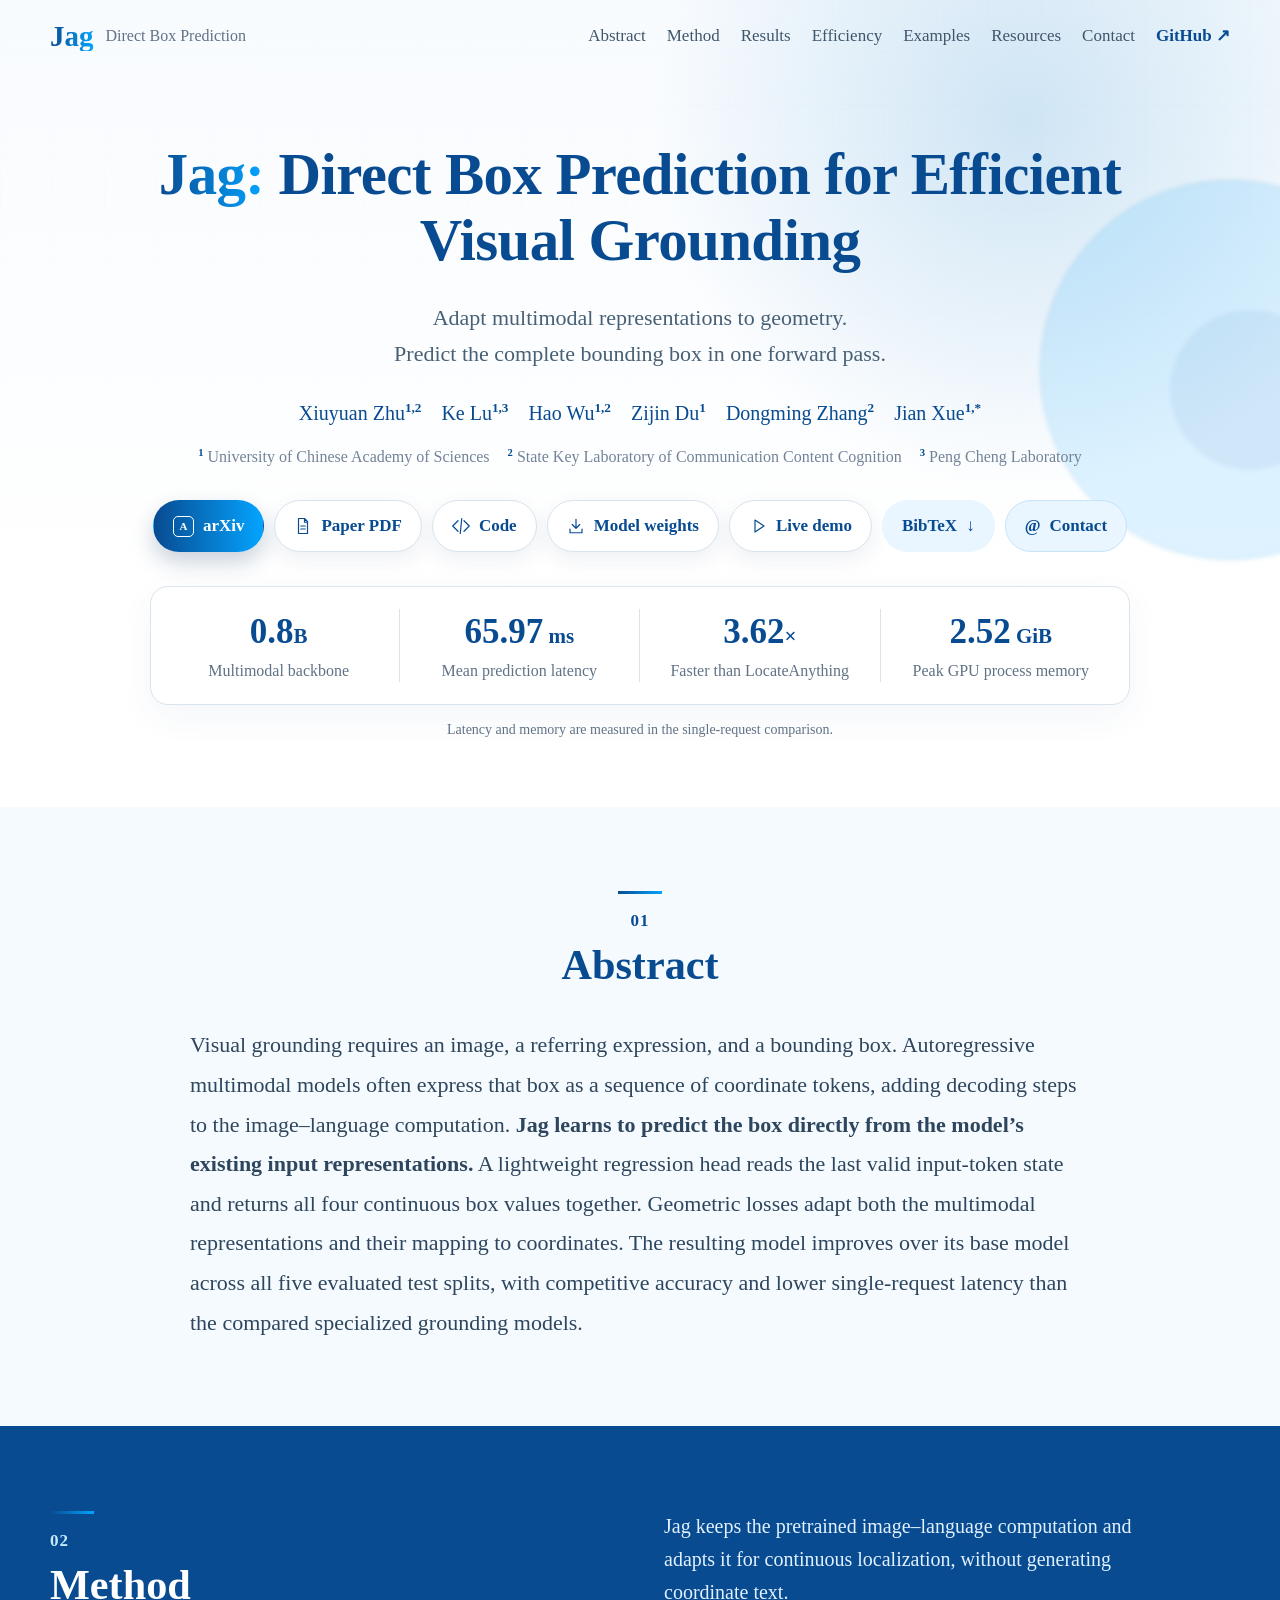
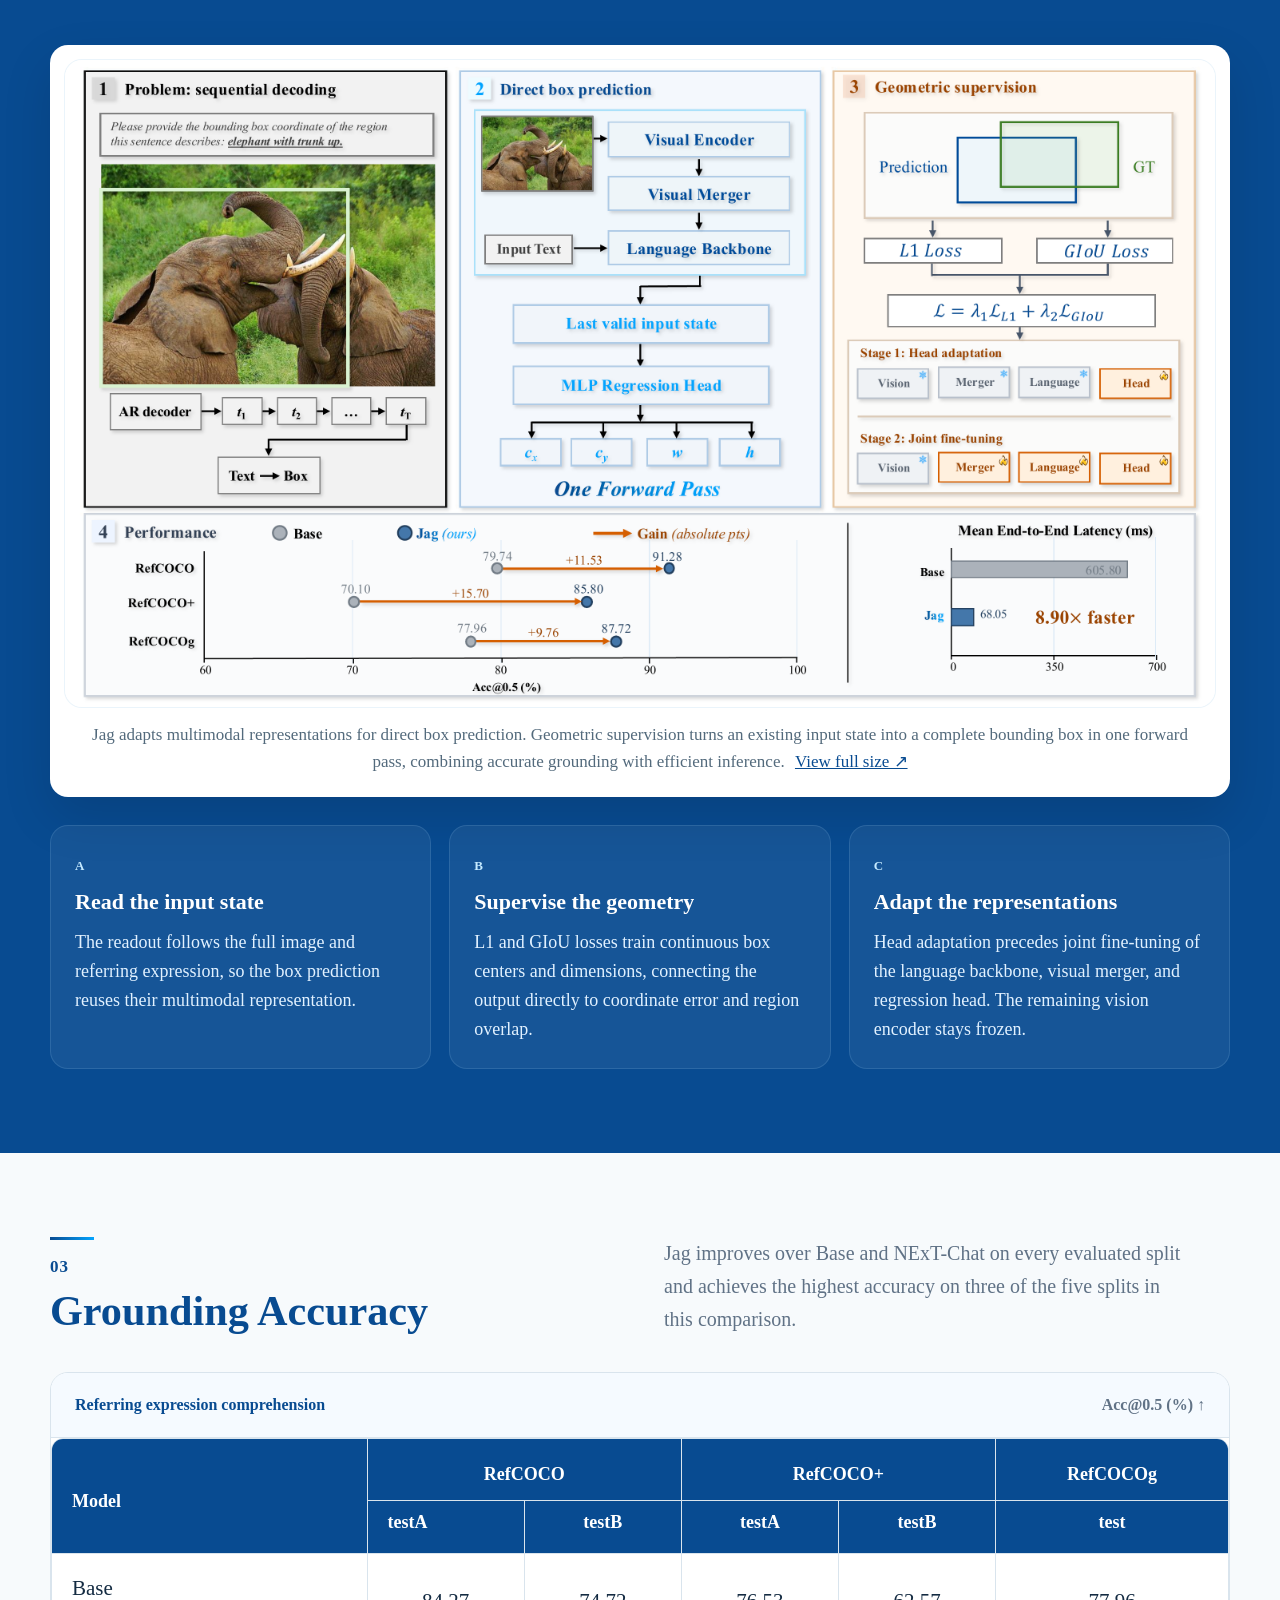
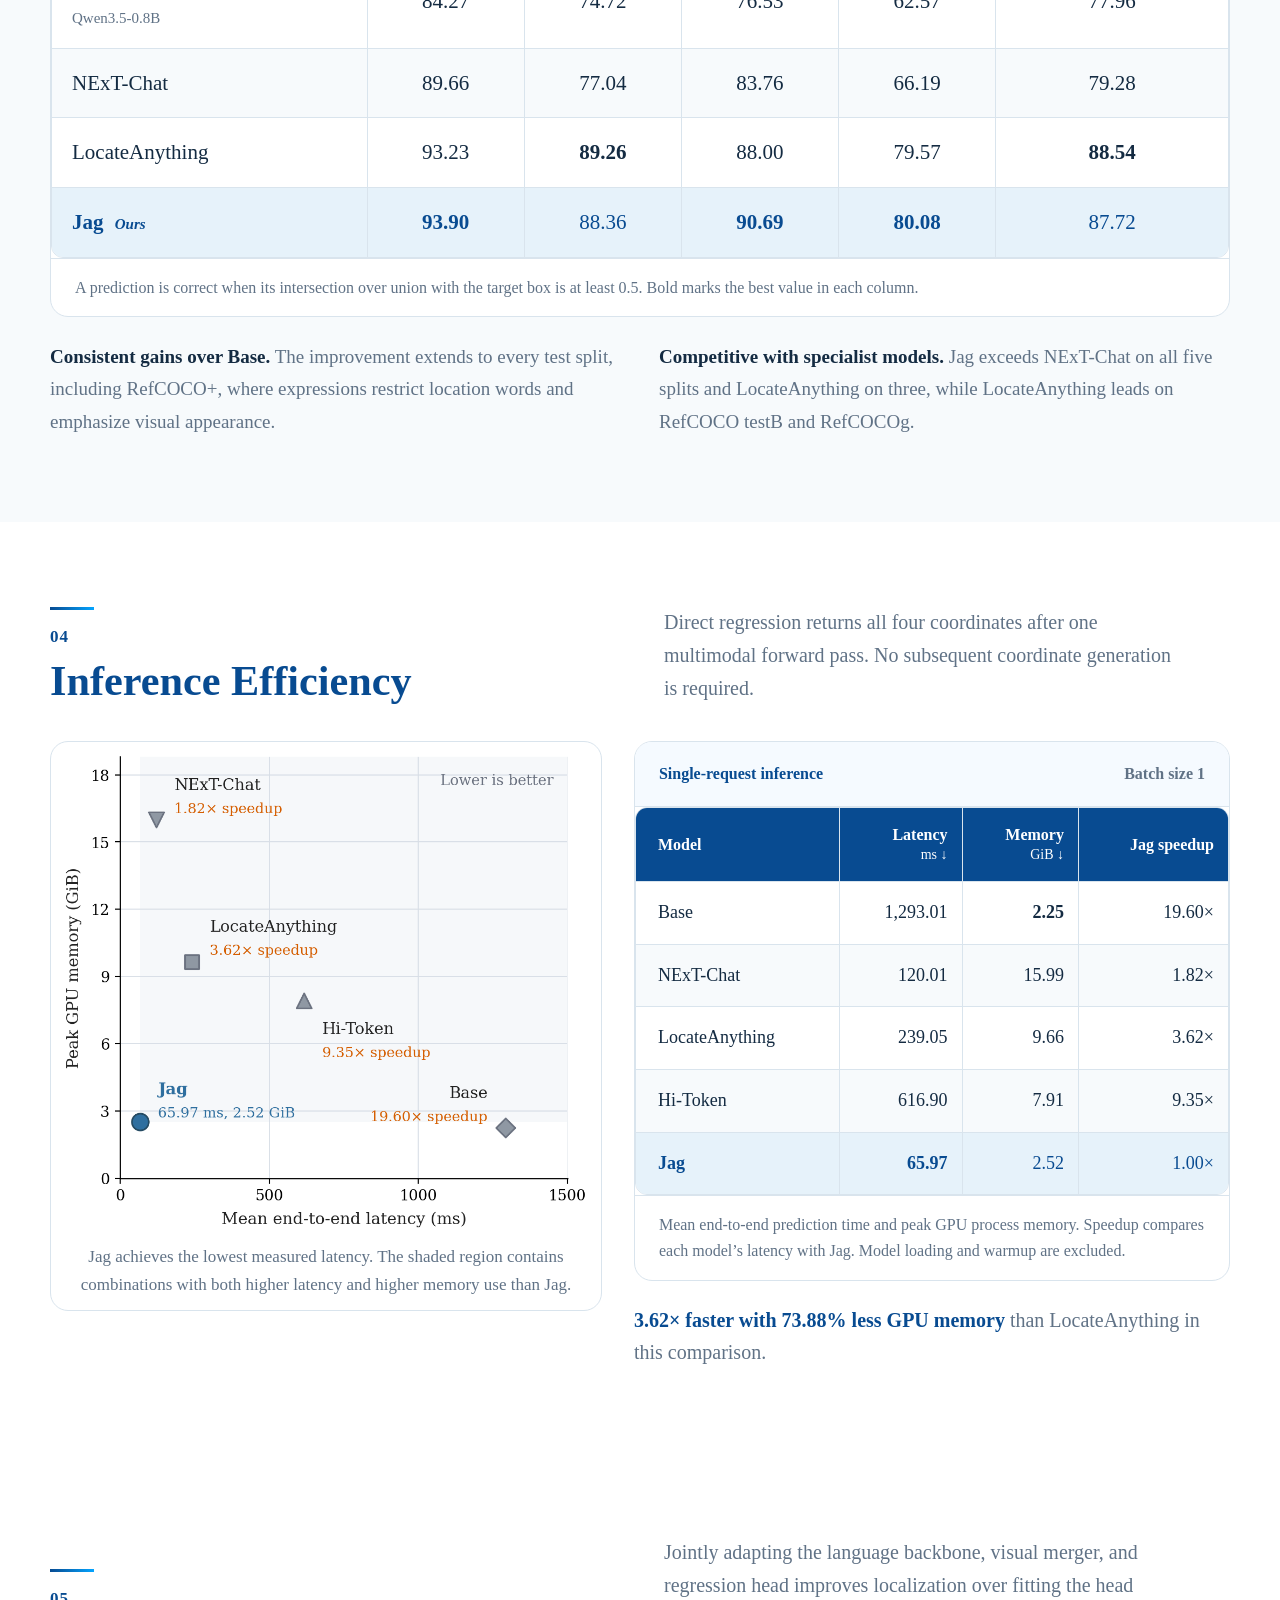
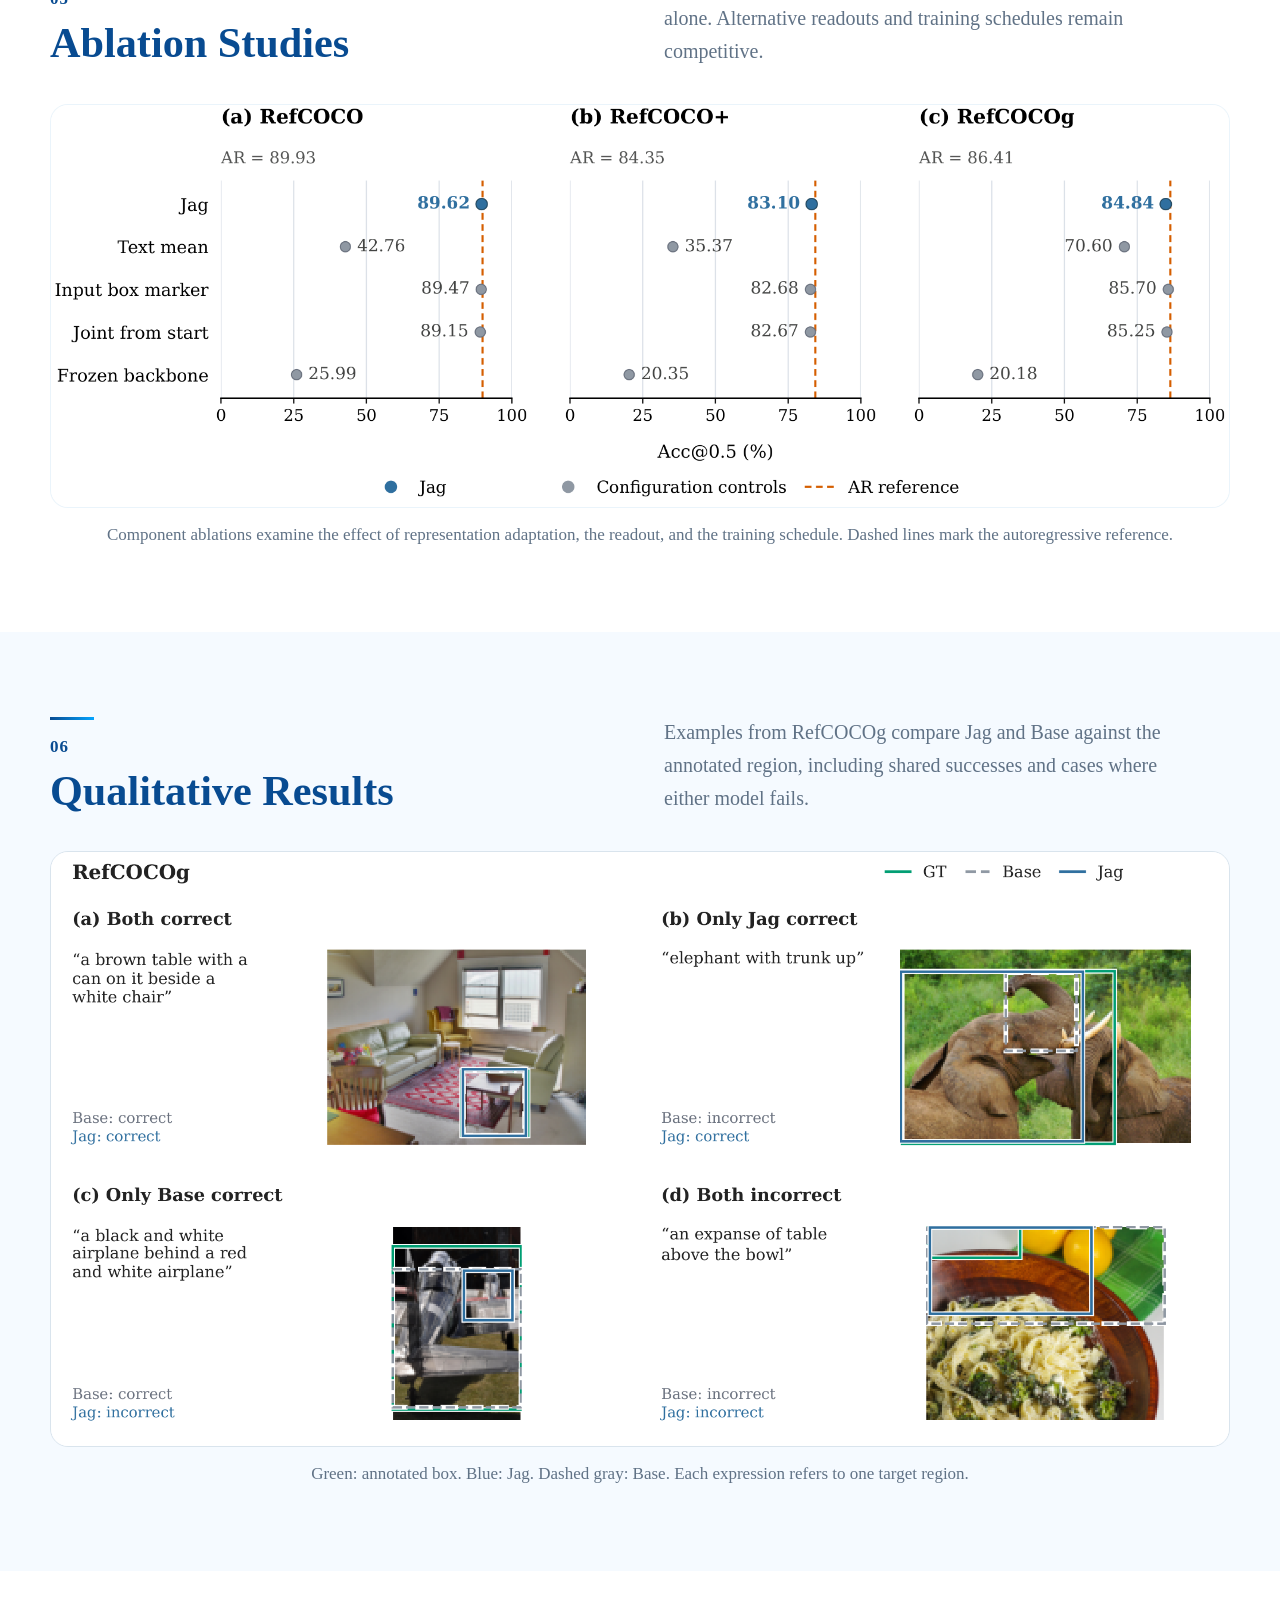
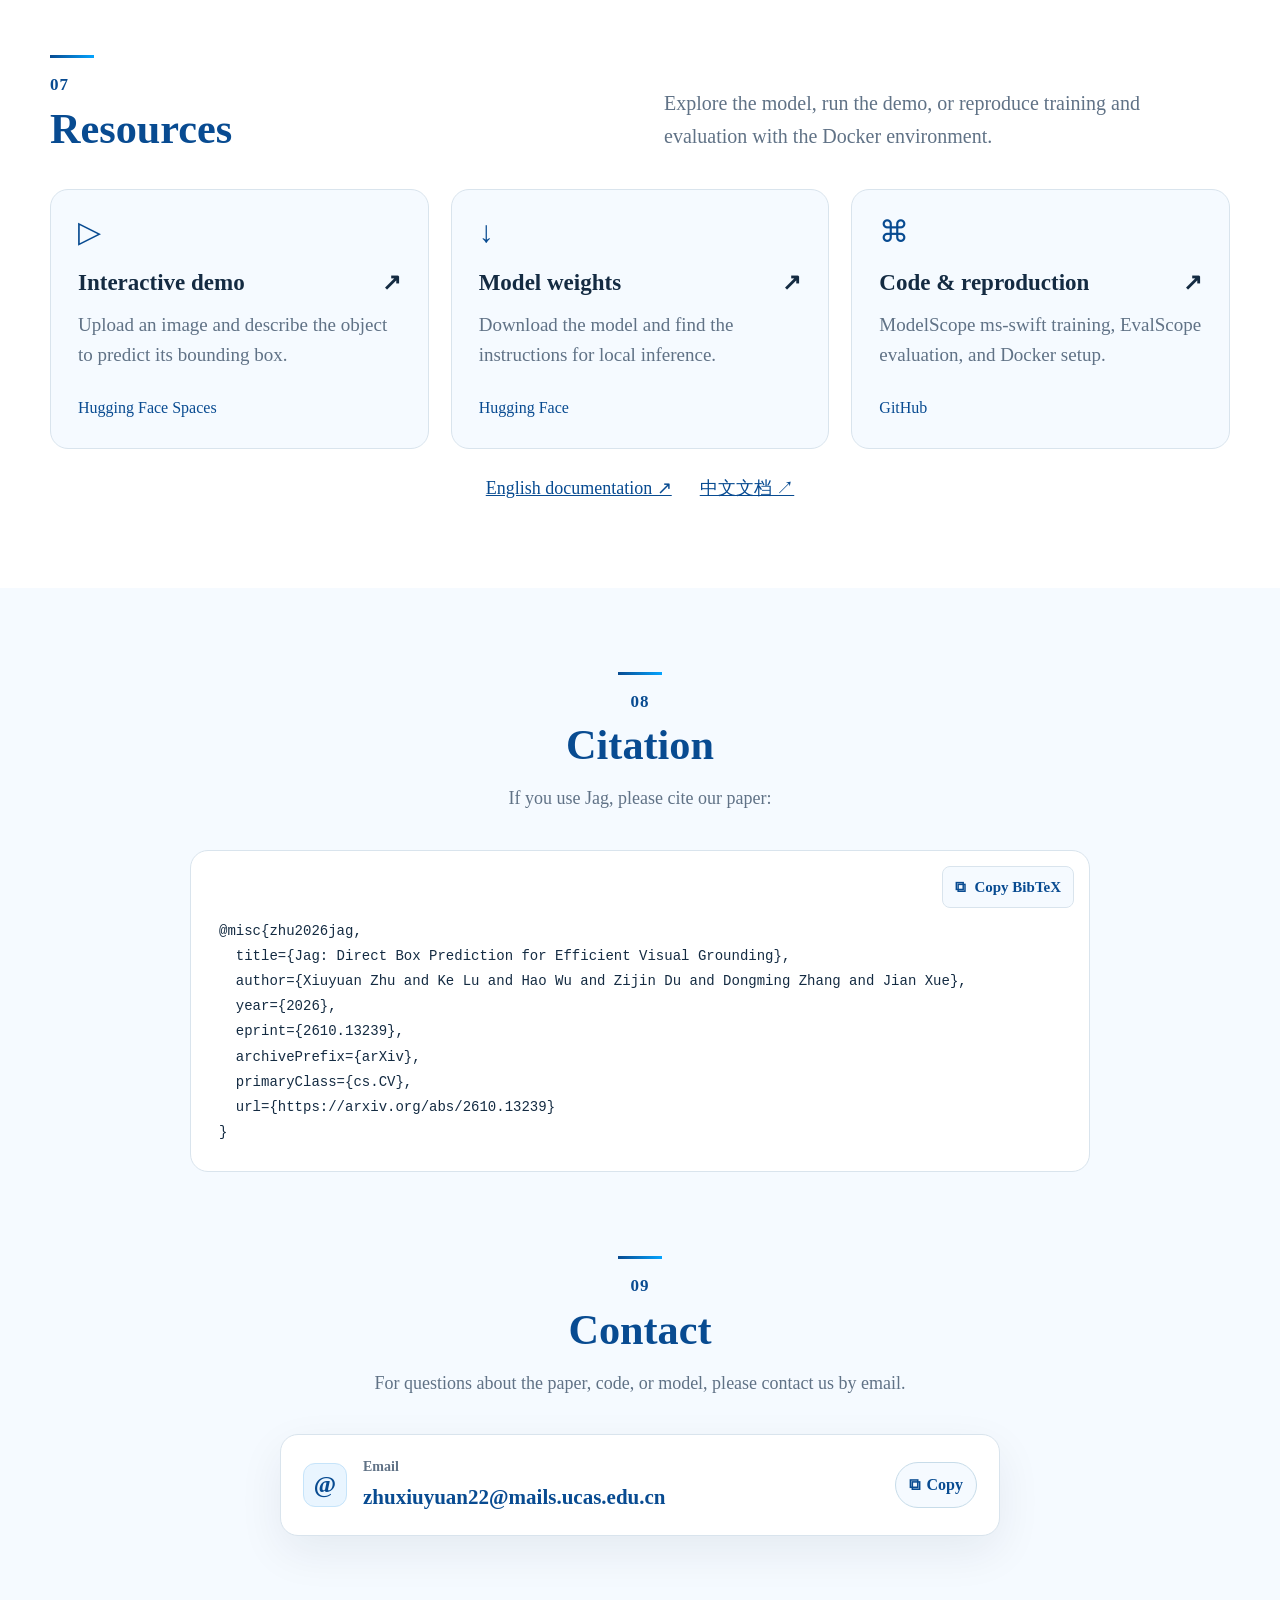
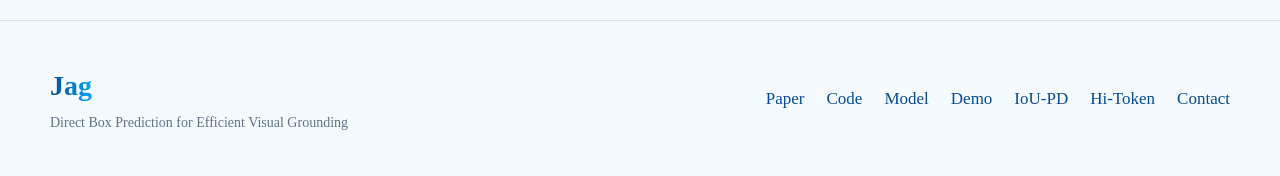
==== commit 83b07609: "update docs" ====
--- a/docs/site/index.html
+++ b/docs/site/index.html
@@ -16,6 +16,16 @@
   <meta name="twitter:description" content="A compact multimodal model for accurate and efficient direct box prediction.">
   <meta name="twitter:image" content="https://xyzzzh.github.io/Jag/assets/framework.png">
   <title>Jag | Direct Box Prediction for Efficient Visual Grounding</title>
+  <meta name="citation_title" content="Jag: Direct Box Prediction for Efficient Visual Grounding">
+  <meta name="citation_author" content="Xiuyuan Zhu">
+  <meta name="citation_author" content="Ke Lu">
+  <meta name="citation_author" content="Hao Wu">
+  <meta name="citation_author" content="Zijin Du">
+  <meta name="citation_author" content="Dongming Zhang">
+  <meta name="citation_author" content="Jian Xue">
+  <meta name="citation_publication_date" content="2026/10/09">
+  <meta name="citation_pdf_url" content="https://arxiv.org/pdf/2610.13239">
+  <meta name="citation_arxiv_id" content="2610.13239">
   <link rel="icon" type="image/svg+xml" href="assets/favicon.svg">
   <link rel="stylesheet" href="styles.css">
 </head>
@@ -45,7 +55,9 @@
         </div>
         <div class="affiliations"><span><sup>1</sup> University of Chinese Academy of Sciences</span><span><sup>2</sup> State Key Laboratory of Communication Content Cognition</span><span><sup>3</sup> Peng Cheng Laboratory</span></div>
         <div class="hero-actions" aria-label="Project links">
-          <a class="button button-primary" href="https://github.com/xyzzzh/Jag" target="_blank" rel="noopener"><svg aria-hidden="true" viewBox="0 0 24 24"><path d="m8 5-7 7 7 7m8-14 7 7-7 7m-3-17-2 20"/></svg>Code</a>
+          <a class="button button-primary" href="https://arxiv.org/abs/2610.13239" target="_blank" rel="noopener"><span class="button-icon" aria-hidden="true">A</span>arXiv</a>
+          <a class="button button-secondary" href="https://arxiv.org/pdf/2610.13239" target="_blank" rel="noopener"><svg aria-hidden="true" viewBox="0 0 24 24"><path d="M14 2H6v20h12V6Zm0 0v5h4M9 12h6M9 16h6"/></svg>Paper PDF</a>
+          <a class="button button-secondary" href="https://github.com/xyzzzh/Jag" target="_blank" rel="noopener"><svg aria-hidden="true" viewBox="0 0 24 24"><path d="m8 5-7 7 7 7m8-14 7 7-7 7m-3-17-2 20"/></svg>Code</a>
           <a class="button button-secondary" href="https://huggingface.co/xyzzzh/Jag" target="_blank" rel="noopener"><svg aria-hidden="true" viewBox="0 0 24 24"><path d="M12 3v12m-5-5 5 5 5-5M4 16v5h16v-5"/></svg>Model weights</a>
           <a class="button button-secondary" href="https://huggingface.co/spaces/xyzzzh/Jag" target="_blank" rel="noopener"><svg aria-hidden="true" viewBox="0 0 24 24"><path d="m8 4 12 8-12 8Z"/></svg>Live demo</a>
           <a class="button button-quiet" href="#citation">BibTeX <span aria-hidden="true">↓</span></a>
@@ -148,13 +160,15 @@
     </section>
 
     <section class="section citation-section" id="citation">
-      <div class="container narrow"><div class="section-heading centered"><span class="section-index">08</span><h2>Citation</h2><p>If you use Jag, you can cite the project:</p></div>
+      <div class="container narrow"><div class="section-heading centered"><span class="section-index">08</span><h2>Citation</h2><p>If you use Jag, please cite our paper:</p></div>
         <div class="citation-box"><button class="copy-button" type="button" data-copy="bibtex" data-copy-name="BibTeX" data-copy-button><span aria-hidden="true">⧉</span> <span data-copy-label>Copy BibTeX</span></button><pre id="bibtex"><code>@misc{zhu2026jag,
-  title  = {Jag: Direct Box Prediction for Efficient Visual Grounding},
-  author = {Zhu, Xiuyuan and Lu, Ke and Wu, Hao and Du, Zijin
-            and Zhang, Dongming and Xue, Jian},
-  year   = {2026},
-  url    = {https://github.com/xyzzzh/Jag}
+  title={Jag: Direct Box Prediction for Efficient Visual Grounding},
+  author={Xiuyuan Zhu and Ke Lu and Hao Wu and Zijin Du and Dongming Zhang and Jian Xue},
+  year={2026},
+  eprint={2610.13239},
+  archivePrefix={arXiv},
+  primaryClass={cs.CV},
+  url={https://arxiv.org/abs/2610.13239}
 }</code></pre><span class="copy-status sr-only" role="status" aria-live="polite"></span></div>
       </div>
     </section>
@@ -170,7 +184,7 @@
       </div>
     </section>
   </main>
-  <footer class="site-footer"><div class="container footer-inner"><div><a class="footer-brand" href="#top">Jag</a><p>Direct Box Prediction for Efficient Visual Grounding</p></div><div class="footer-links"><a href="https://github.com/xyzzzh/Jag" target="_blank" rel="noopener">Code</a><a href="https://huggingface.co/xyzzzh/Jag" target="_blank" rel="noopener">Model</a><a href="https://huggingface.co/spaces/xyzzzh/Jag" target="_blank" rel="noopener">Demo</a><a href="https://xyzzzh.github.io/IoU-PD/" target="_blank" rel="noopener">IoU-PD</a><a href="https://xyzzzh.github.io/Hi-Token/" target="_blank" rel="noopener">Hi-Token</a><a href="#contact">Contact</a></div></div></footer>
+  <footer class="site-footer"><div class="container footer-inner"><div><a class="footer-brand" href="#top">Jag</a><p>Direct Box Prediction for Efficient Visual Grounding</p></div><div class="footer-links"><a href="https://arxiv.org/abs/2610.13239" target="_blank" rel="noopener">Paper</a><a href="https://github.com/xyzzzh/Jag" target="_blank" rel="noopener">Code</a><a href="https://huggingface.co/xyzzzh/Jag" target="_blank" rel="noopener">Model</a><a href="https://huggingface.co/spaces/xyzzzh/Jag" target="_blank" rel="noopener">Demo</a><a href="https://xyzzzh.github.io/IoU-PD/" target="_blank" rel="noopener">IoU-PD</a><a href="https://xyzzzh.github.io/Hi-Token/" target="_blank" rel="noopener">Hi-Token</a><a href="#contact">Contact</a></div></div></footer>
   <script src="script.js"></script>
 </body>
 </html>
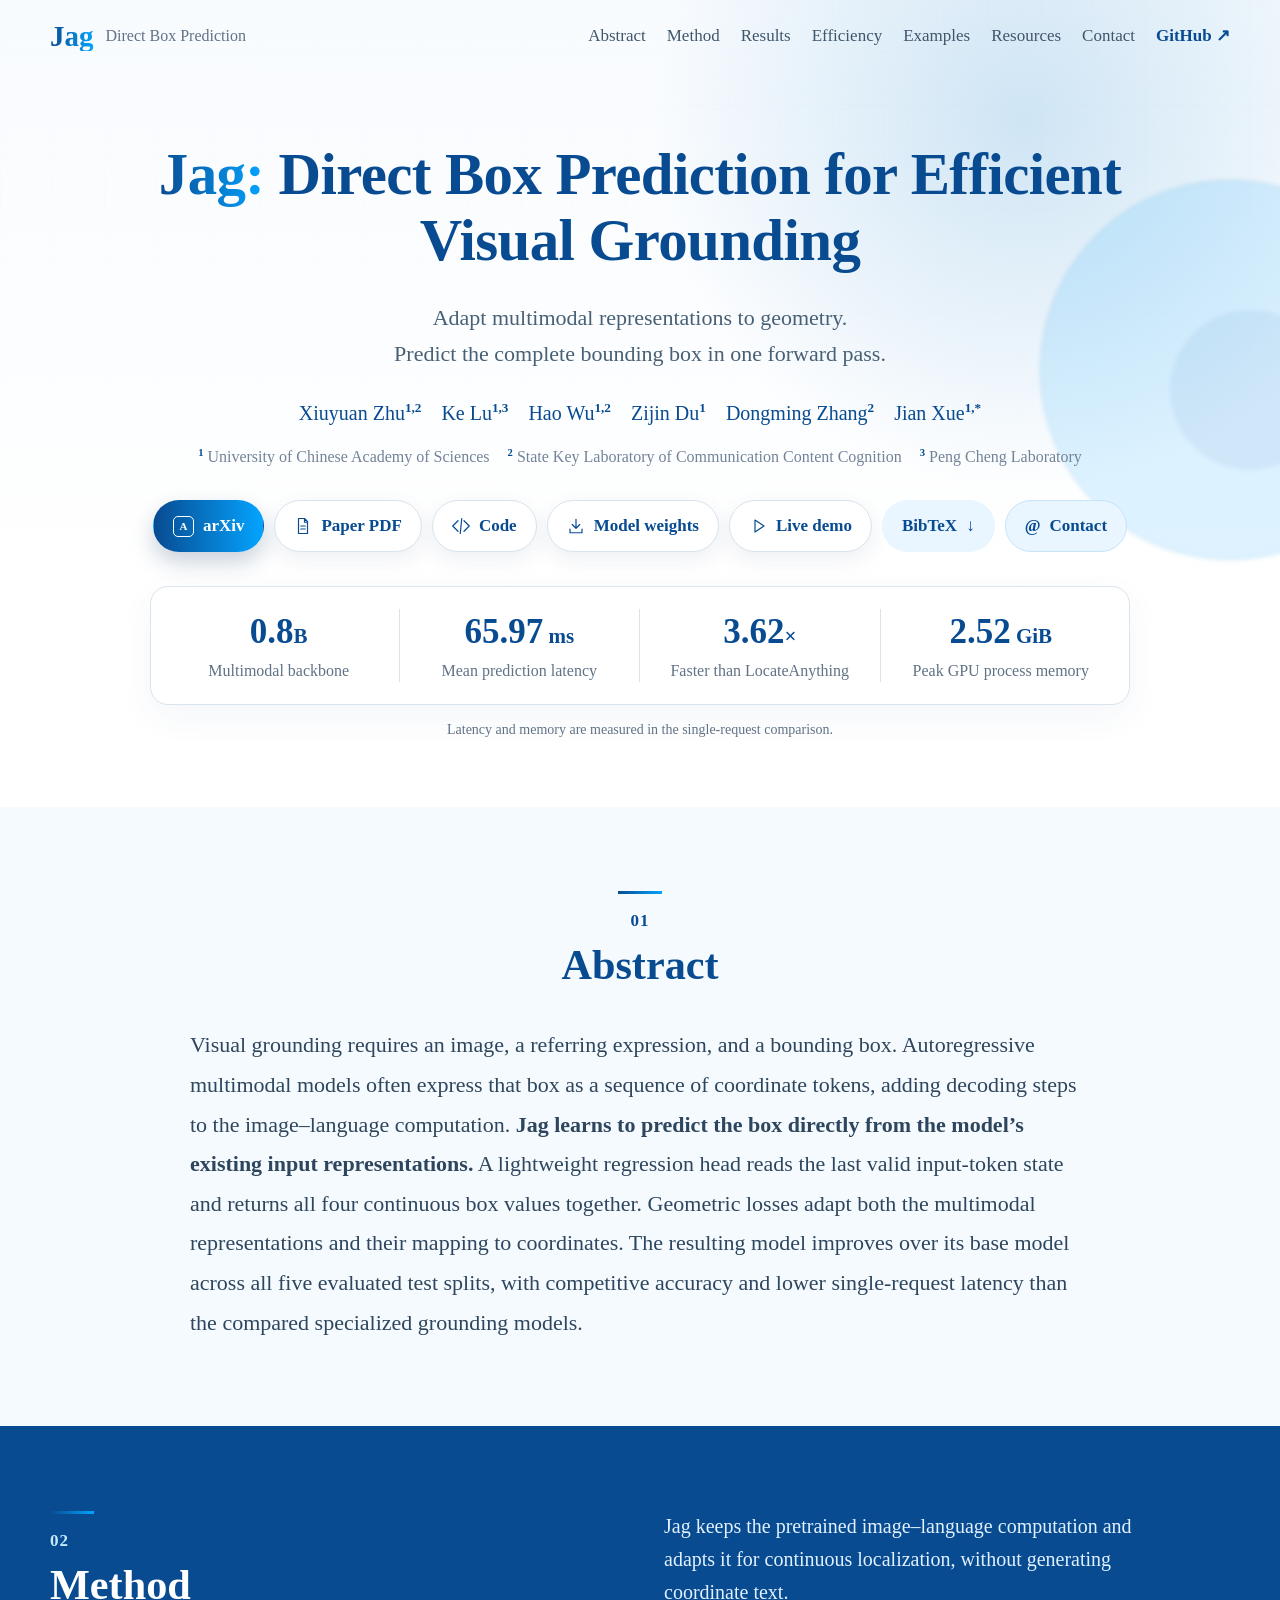
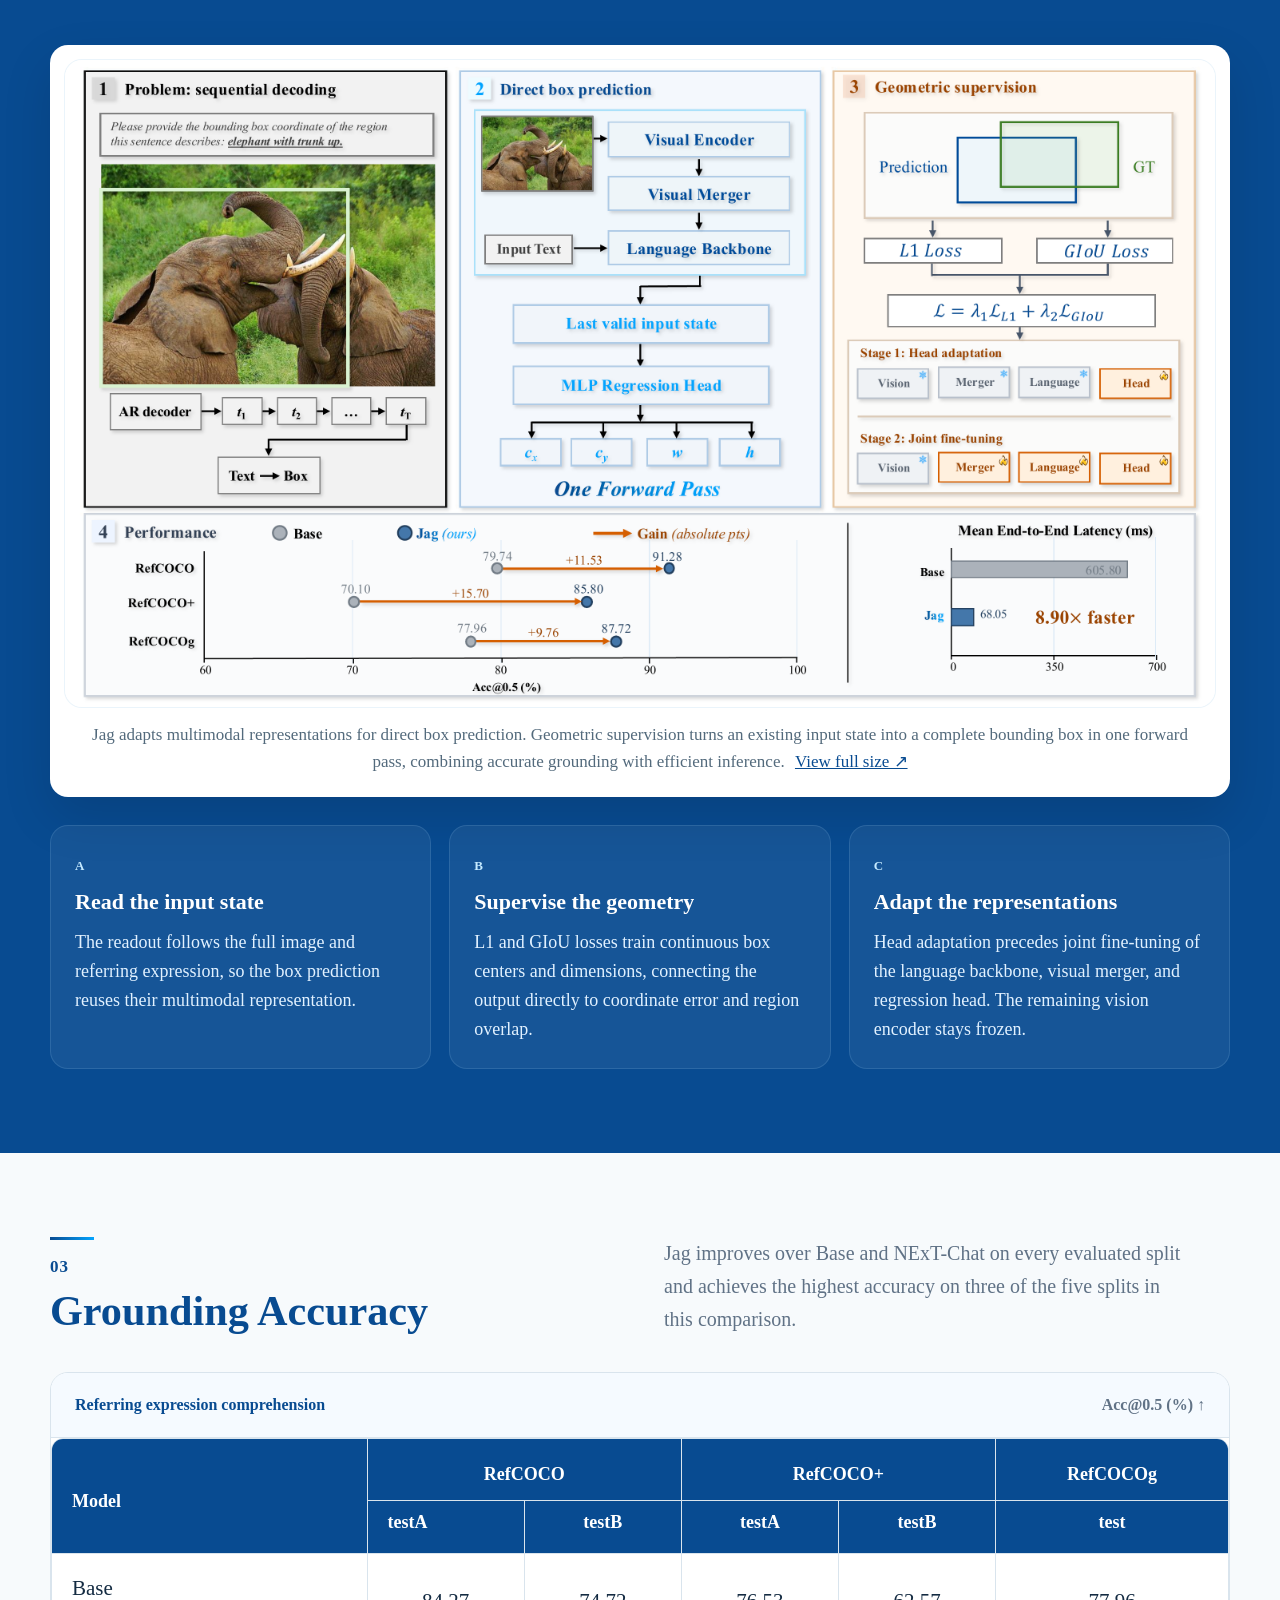
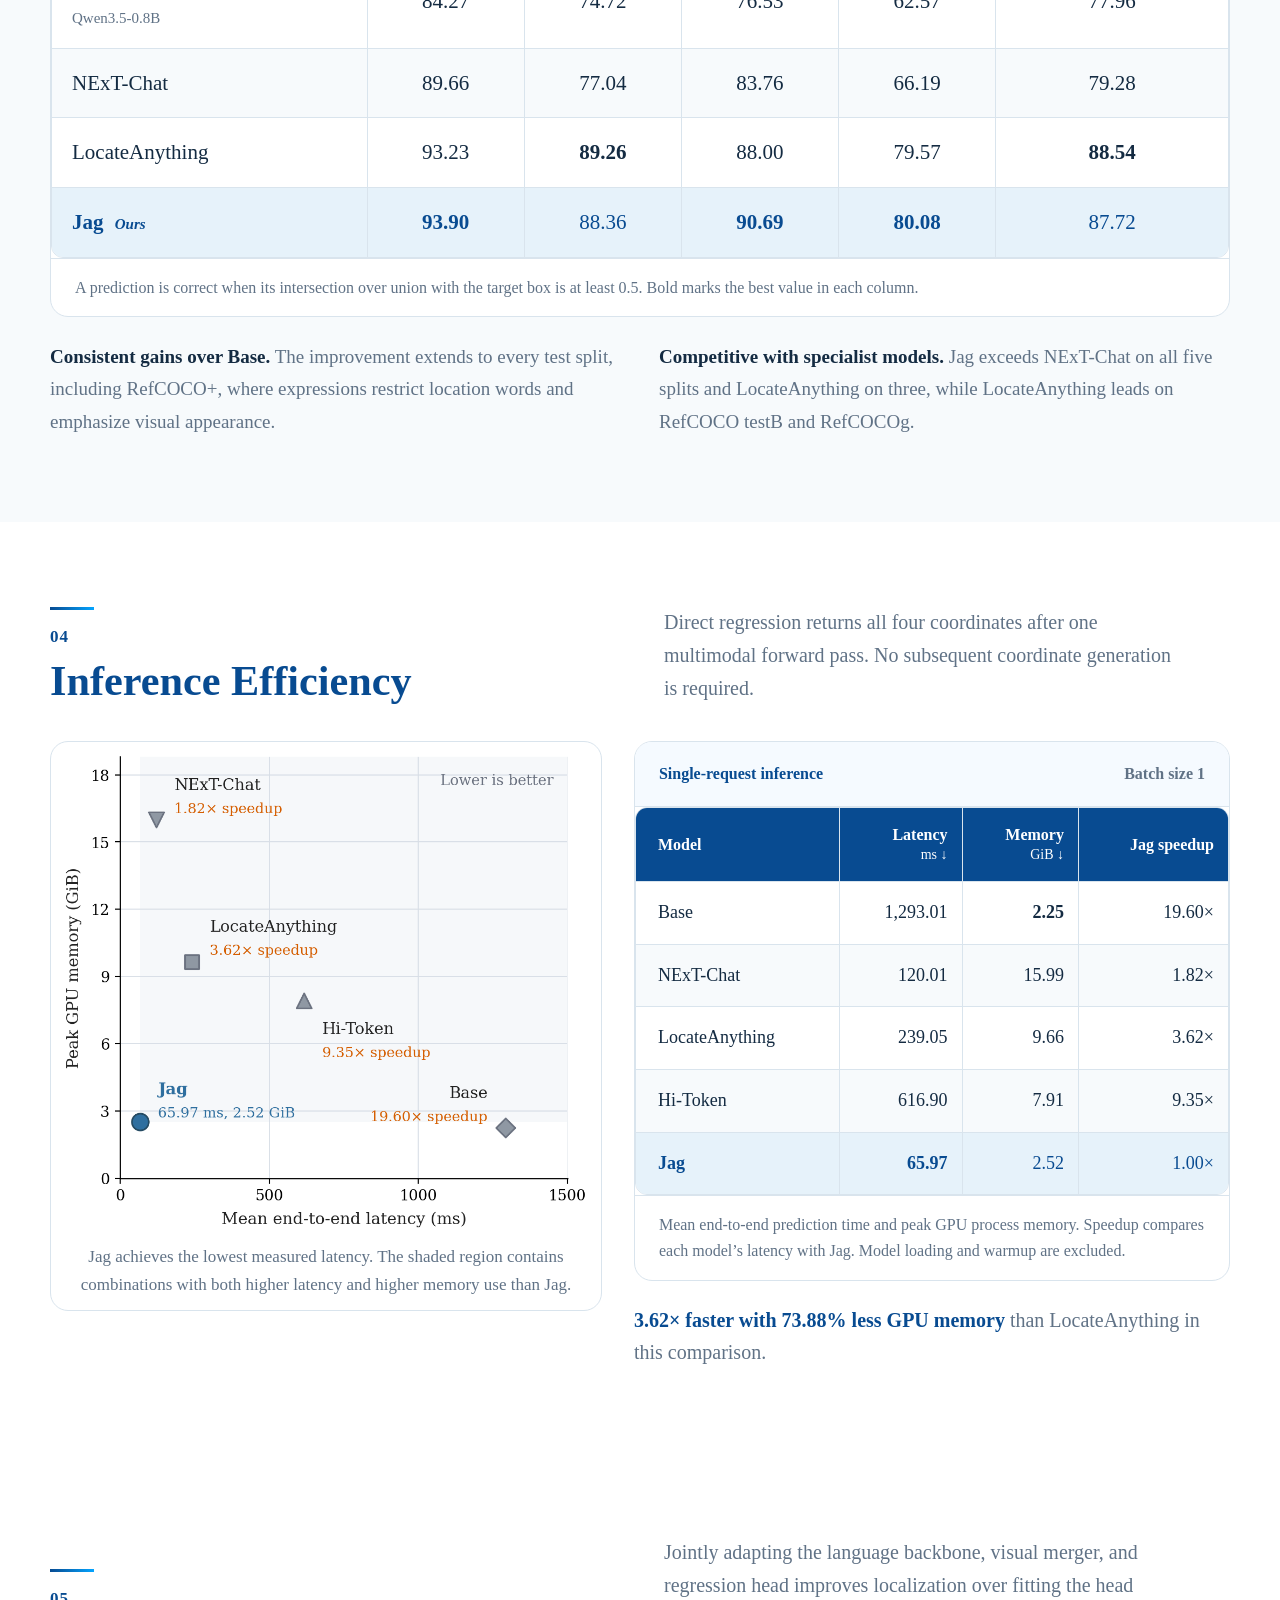
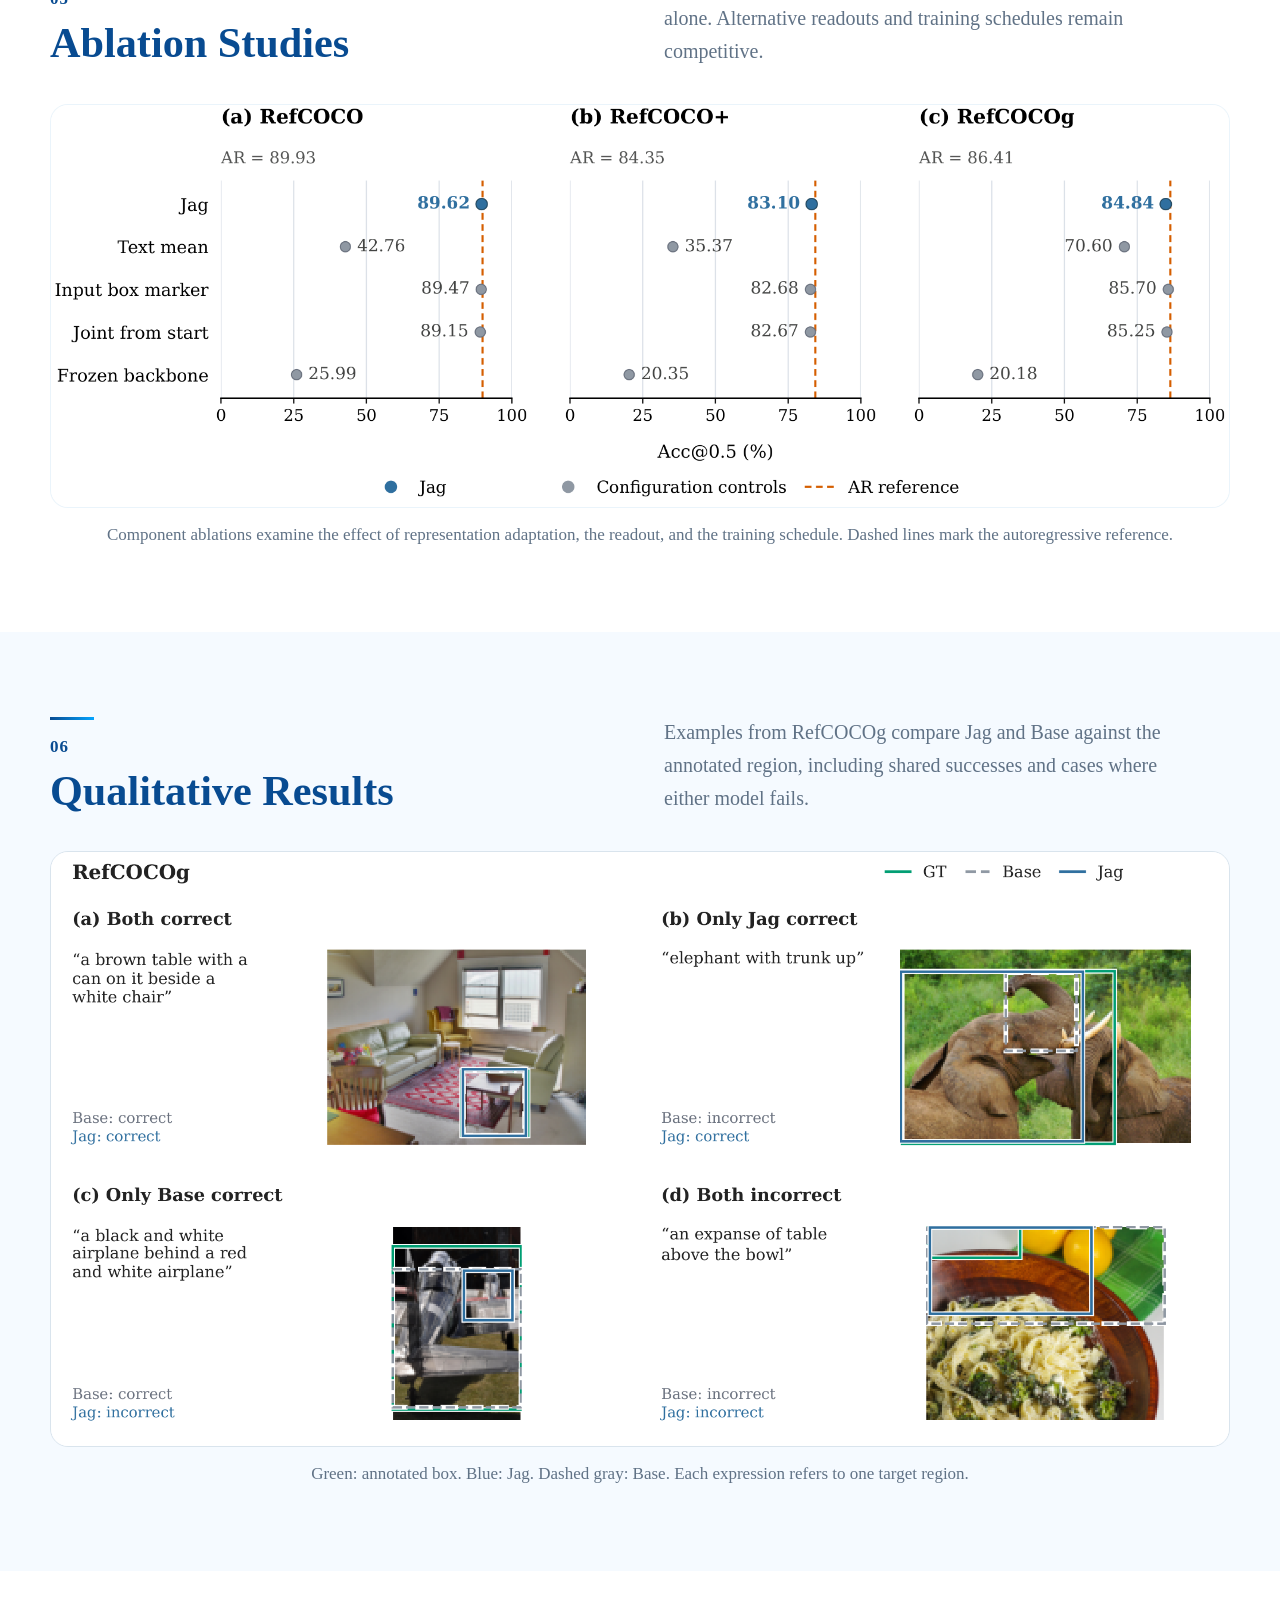
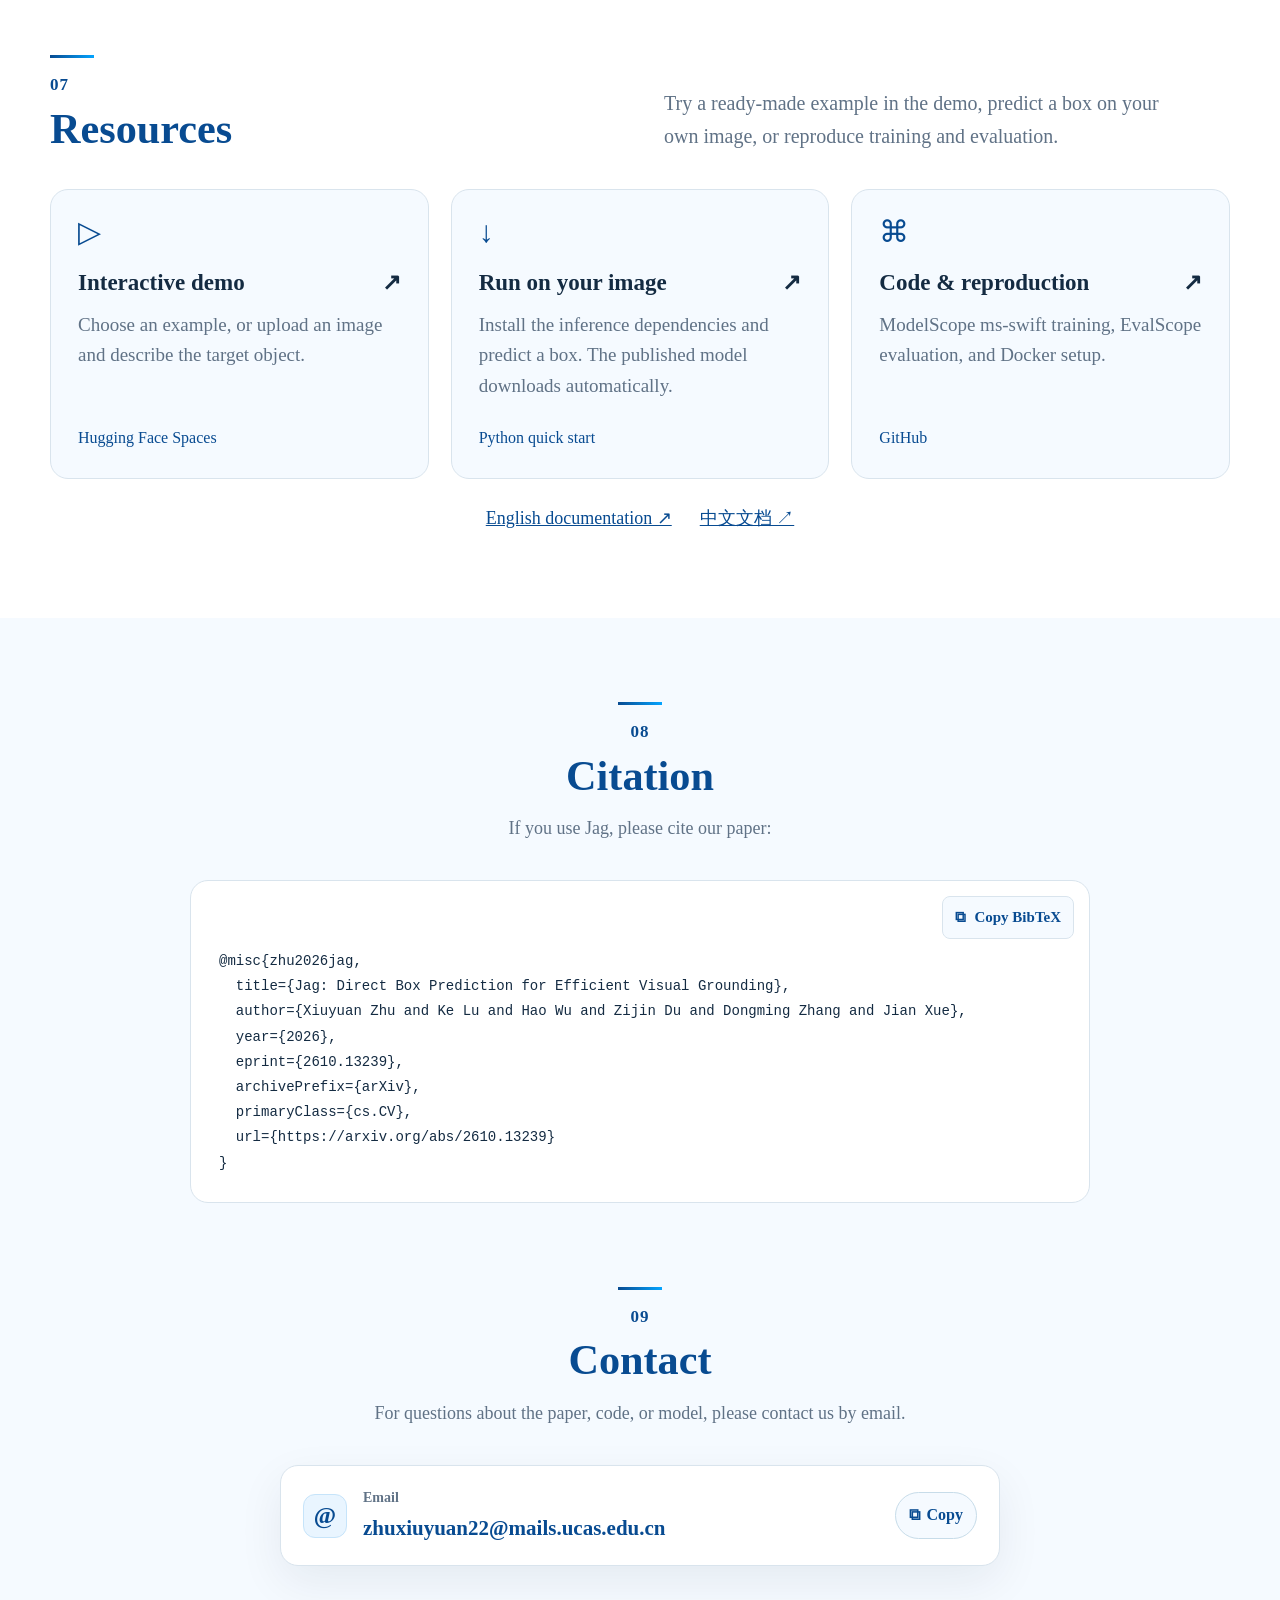
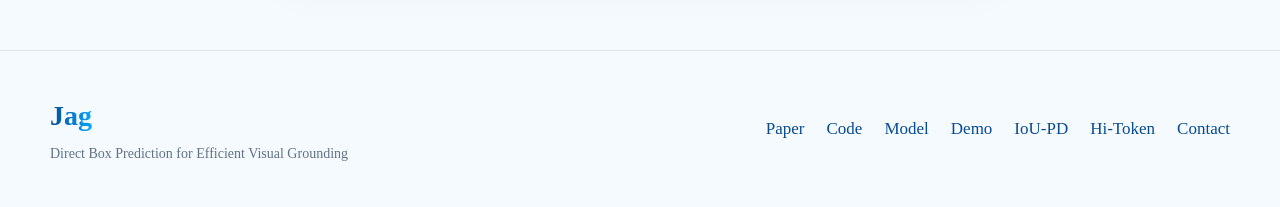
==== commit 82d7ffbe: "update docs" ====
--- a/docs/site/index.html
+++ b/docs/site/index.html
@@ -149,11 +149,11 @@
 
     <section class="section resources-section" id="resources">
       <div class="container">
-        <div class="section-heading split-heading"><div><span class="section-index">07</span><h2>Resources</h2></div><p>Explore the model, run the demo, or reproduce training and evaluation with the Docker environment.</p></div>
+        <div class="section-heading split-heading"><div><span class="section-index">07</span><h2>Resources</h2></div><p>Try a ready-made example in the demo, predict a box on your own image, or reproduce training and evaluation.</p></div>
         <div class="resource-grid">
-          <a class="resource-card" href="https://huggingface.co/spaces/xyzzzh/Jag" target="_blank" rel="noopener"><span class="resource-symbol" aria-hidden="true">▷</span><h3>Interactive demo <span aria-hidden="true">↗</span></h3><p>Upload an image and describe the object to predict its bounding box.</p><small>Hugging Face Spaces</small></a>
-          <a class="resource-card" href="https://huggingface.co/xyzzzh/Jag" target="_blank" rel="noopener"><span class="resource-symbol" aria-hidden="true">↓</span><h3>Model weights <span aria-hidden="true">↗</span></h3><p>Download the model and find the instructions for local inference.</p><small>Hugging Face</small></a>
-          <a class="resource-card" href="https://github.com/xyzzzh/Jag#quick-start" target="_blank" rel="noopener"><span class="resource-symbol" aria-hidden="true">⌘</span><h3>Code &amp; reproduction <span aria-hidden="true">↗</span></h3><p>ModelScope ms-swift training, EvalScope evaluation, and Docker setup.</p><small>GitHub</small></a>
+          <a class="resource-card" href="https://huggingface.co/spaces/xyzzzh/Jag" target="_blank" rel="noopener"><span class="resource-symbol" aria-hidden="true">▷</span><h3>Interactive demo <span aria-hidden="true">↗</span></h3><p>Choose an example, or upload an image and describe the target object.</p><small>Hugging Face Spaces</small></a>
+          <a class="resource-card" href="https://github.com/xyzzzh/Jag#quick-start" target="_blank" rel="noopener"><span class="resource-symbol" aria-hidden="true">↓</span><h3>Run on your image <span aria-hidden="true">↗</span></h3><p>Install the inference dependencies and predict a box. The published model downloads automatically.</p><small>Python quick start</small></a>
+          <a class="resource-card" href="https://github.com/xyzzzh/Jag#training-and-evaluation" target="_blank" rel="noopener"><span class="resource-symbol" aria-hidden="true">⌘</span><h3>Code &amp; reproduction <span aria-hidden="true">↗</span></h3><p>ModelScope ms-swift training, EvalScope evaluation, and Docker setup.</p><small>GitHub</small></a>
         </div>
         <p class="documentation-links"><a href="https://github.com/xyzzzh/Jag/blob/main/README.md" target="_blank" rel="noopener">English documentation ↗</a><a href="https://github.com/xyzzzh/Jag/blob/main/README_zh.md" lang="zh-CN" target="_blank" rel="noopener">中文文档 ↗</a></p>
       </div>
